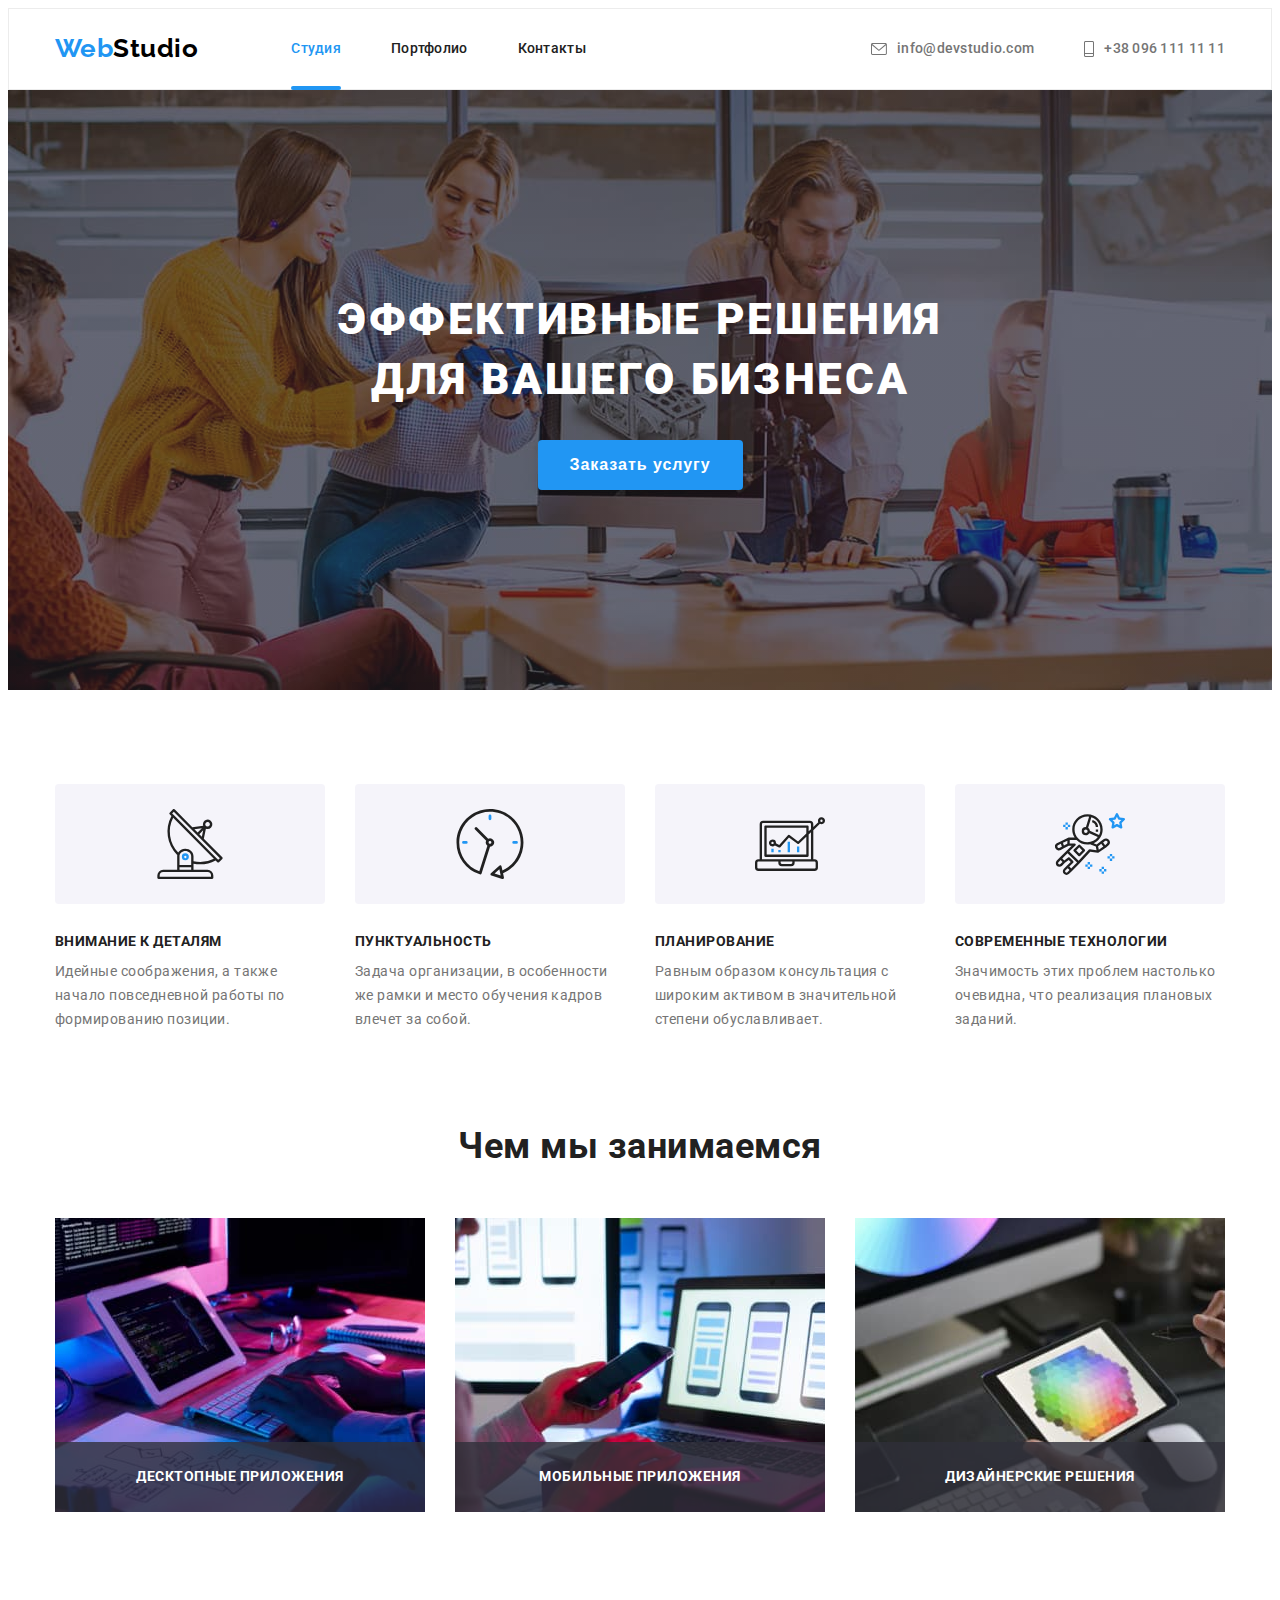
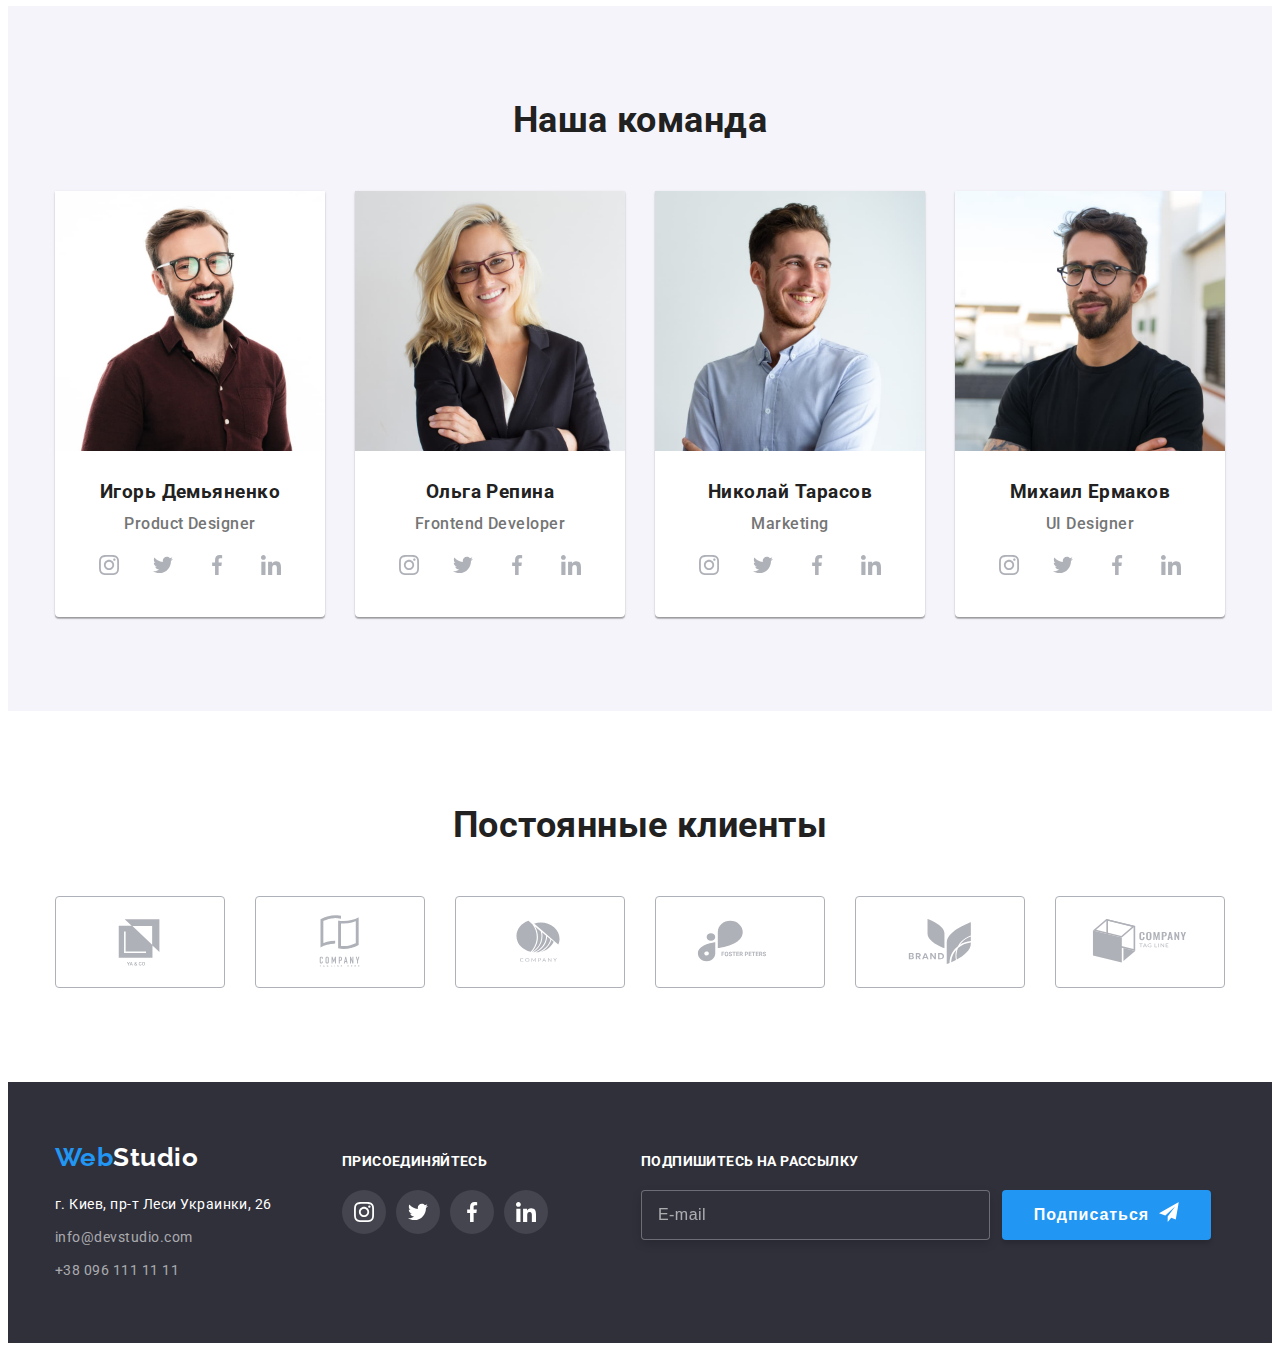
==== index.html @ 4a7dc15d "Добавляет стартовые файлы" ====
<!DOCTYPE html>
<html lang="ru">
  <head>
    <meta charset="UTF-8" />
    <meta name="viewport" content="width=device-width, initial-scale=1.0" />
    <title>Document</title>
    <link rel="preconnect" href="https://fonts.gstatic.com" />
    <link
      href="https://fonts.googleapis.com/css2?family=Raleway:wght@700&family=Roboto:wght@400;500;700;900&display=swap"
      rel="stylesheet"
    />
    <link
      rel="stylesheet"
      href="https://cdnjs.cloudflare.com/ajax/libs/modern-normalize/1.0.0/modern-normalize.min.css"
      integrity="sha512-ISS7cAi1PEhQ8jnbJpJZMd29NlhNj4AWYyLOSp2CE/CsHxTCu+r+t0D2yoJudVrd0/8fTVPUVDzY5Tvli75u/g=="
      crossorigin="anonymous"
      referrerpolicy="no-referrer"
    />
    <link rel="stylesheet" href="./css/main.min.css" />
  </head>

  <body>
    <!-- Шапка сайта -->
    <header class="page-header">
      <div class="container main-nav">
        <nav class="nav">
          <a href="./index.html" class="logo">
            <span class="logo-web">Web</span
            ><span class="logo-studio">Studio</span>
          </a>
          <ul class="site-nav list">
            <li class="site-nav__item">
              <a
                href="./index.html"
                class="site-nav__link site-nav__link--active"
                >Студия</a
              >
            </li>
            <li class="site-nav__item">
              <a href="./portfolio.html" class="site-nav__link">Портфолио</a>
            </li>
            <li class="site-nav__item">
              <a href="#address" class="site-nav__link">Контакты</a>
            </li>
          </ul>
        </nav>

        <ul class="contact list">
          <li class="contact__item">
            <a href="mailto:info@devstudio.com" class="contact__link mail"
              ><svg class="contact__icon" width="16" height="12">
                <use href="./images/icon.svg#icon-mail"></use>
              </svg>
              info@devstudio.com</a
            >
          </li>
          <li class="contact__item">
            <a href="tel:+380961111111" class="contact__link tel">
              <svg class="contact__icon" width="10" height="16">
                <use href="./images/icon.svg#icon-tel"></use>
              </svg>
              +38 096 111 11 11</a
            >
          </li>
        </ul>
      </div>
    </header>

    <main>
      <!-- Герой -->
      <section class="hero">
        <div class="container">
          <h1 class="hero__title">эффективные решения для вашего бизнеса</h1>
          <button data-modal-open type="button" class="button">
            Заказать услугу
          </button>
        </div>
      </section>

      <!-- Преимущества -->
      <section class="section">
        <div class="container">
          <h2 class="none">Преимущества</h2>
          <ul class="feature-list list">
            <li class="feature-list__item">
              <h3 class="feature-list__title">внимание к деталям</h3>
              <p class="feature-list__text">
                Идейные соображения, а также начало повседневной работы по
                формированию позиции.
              </p>
            </li>
            <li class="feature-list__item">
              <h3 class="feature-list__title">пунктуальность</h3>
              <p class="feature-list__text">
                Задача организации, в особенности же рамки и место обучения
                кадров влечет за собой.
              </p>
            </li>
            <li class="feature-list__item">
              <h3 class="feature-list__title">планирование</h3>
              <p class="feature-list__text">
                Равным образом консультация с широким активом в значительной
                степени обуславливает.
              </p>
            </li>
            <li class="feature-list__item">
              <h3 class="feature-list__title">современные технологии</h3>
              <p class="feature-list__text">
                Значимость этих проблем настолько очевидна, что реализация
                плановых заданий.
              </p>
            </li>
          </ul>
        </div>
      </section>

      <!-- Чем мы занимаемся -->
      <section class="section no-pdn-top">
        <div class="container">
          <h2 class="section__title">Чем мы занимаемся</h2>

          <ul class="job-list list">
            <li class="job-list__item">
              <img src="./images/print.jpg" alt="" width="370" height="294" />
              <p class="job-list__text">десктопные приложения</p>
            </li>
            <li class="job-list__item">
              <img src="./images/choose.jpg" alt="" width="370" height="294" />
              <p class="job-list__text">мобильные приложения</p>
            </li>
            <li class="job-list__item">
              <img src="./images/paint.jpg" alt="" width="370" height="294" />
              <p class="job-list__text">дизайнерские решения</p>
            </li>
          </ul>
        </div>
      </section>

      <!-- Команда -->
      <section class="team section">
        <div class="container">
          <h2 class="section__title">Наша команда</h2>
          <ul class="team-list list">
            <li class="team-list__item">
              <img src="./images/Igor.jpg" alt="" width="270" height="260" />
              <div class="team-list__card">
                <h3 class="team-list__title">Игорь Демьяненко</h3>
                <p lang="en" class="team-list__text">Product Designer</p>
                <ul class="social-networks list">
                  <li class="social-networks__item">
                    <a href="" class="social-networks__link">
                      <svg class="" width="20" height="20">
                        <use href="./images/icon.svg#icon-instagram"></use>
                      </svg>
                    </a>
                  </li>
                  <li class="social-networks__item">
                    <a href="" class="social-networks__link">
                      <svg class="" width="20" height="20">
                        <use href="./images/icon.svg#icon-twitter"></use>
                      </svg>
                    </a>
                  </li>
                  <li class="social-networks__item">
                    <a href="" class="social-networks__link">
                      <svg class="" width="20" height="20">
                        <use href="./images/icon.svg#icon-facebook"></use>
                      </svg>
                    </a>
                  </li>
                  <li class="social-networks__item">
                    <a href="" class="social-networks__link">
                      <svg class="" width="20" height="20">
                        <use href="./images/icon.svg#icon-linkedin"></use>
                      </svg>
                    </a>
                  </li>
                </ul>
              </div>
            </li>
            <li class="team-list__item">
              <img src="./images/Olga.jpg" alt="" width="270" height="260" />
              <div class="team-list__card">
                <h3 class="team-list__title">Ольга Репина</h3>
                <p lang="en" class="team-list__text">Frontend Developer</p>
                <ul class="social-networks list">
                  <li class="social-networks__item">
                    <a href="" class="social-networks__link">
                      <svg class="" width="20" height="20">
                        <use href="./images/icon.svg#icon-instagram"></use>
                      </svg>
                    </a>
                  </li>
                  <li class="social-networks__item">
                    <a href="" class="social-networks__link">
                      <svg class="" width="20" height="20">
                        <use href="./images/icon.svg#icon-twitter"></use>
                      </svg>
                    </a>
                  </li>
                  <li class="social-networks__item">
                    <a href="" class="social-networks__link">
                      <svg class="" width="20" height="20">
                        <use href="./images/icon.svg#icon-facebook"></use>
                      </svg>
                    </a>
                  </li>
                  <li class="social-networks__item">
                    <a href="" class="social-networks__link">
                      <svg class="" width="20" height="20">
                        <use href="./images/icon.svg#icon-linkedin"></use>
                      </svg>
                    </a>
                  </li>
                </ul>
              </div>
            </li>
            <li class="team-list__item">
              <img src="./images/Nikolai.jpg" alt="" width="270" height="260" />
              <div class="team-list__card">
                <h3 class="team-list__title">Николай Тарасов</h3>
                <p lang="en" class="team-list__text">Marketing</p>
                <ul class="social-networks list">
                  <li class="social-networks__item">
                    <a href="" class="social-networks__link">
                      <svg class="" width="20" height="20">
                        <use href="./images/icon.svg#icon-instagram"></use>
                      </svg>
                    </a>
                  </li>
                  <li class="social-networks__item">
                    <a href="" class="social-networks__link">
                      <svg class="" width="20" height="20">
                        <use href="./images/icon.svg#icon-twitter"></use>
                      </svg>
                    </a>
                  </li>
                  <li class="social-networks__item">
                    <a href="" class="social-networks__link">
                      <svg class="" width="20" height="20">
                        <use href="./images/icon.svg#icon-facebook"></use>
                      </svg>
                    </a>
                  </li>
                  <li class="social-networks__item">
                    <a href="" class="social-networks__link">
                      <svg class="" width="20" height="20">
                        <use href="./images/icon.svg#icon-linkedin"></use>
                      </svg>
                    </a>
                  </li>
                </ul>
              </div>
            </li>
            <li class="team-list__item">
              <img src="./images/Michal.jpg" alt="" width="270" height="260" />
              <div class="team-list__card">
                <h3 class="team-list__title">Михаил Ермаков</h3>
                <p lang="en" class="team-list__text">UI Designer</p>
                <ul class="social-networks list">
                  <li class="social-networks__item">
                    <a href="" class="social-networks__link">
                      <svg class="" width="20" height="20">
                        <use href="./images/icon.svg#icon-instagram"></use>
                      </svg>
                    </a>
                  </li>
                  <li class="social-networks__item">
                    <a href="" class="social-networks__link">
                      <svg class="" width="20" height="20">
                        <use href="./images/icon.svg#icon-twitter"></use>
                      </svg>
                    </a>
                  </li>
                  <li class="social-networks__item">
                    <a href="" class="social-networks__link">
                      <svg class="" width="20" height="20">
                        <use href="./images/icon.svg#icon-facebook"></use>
                      </svg>
                    </a>
                  </li>
                  <li class="social-networks__item">
                    <a href="" class="social-networks__link">
                      <svg class="" width="20" height="20">
                        <use href="./images/icon.svg#icon-linkedin"></use>
                      </svg>
                    </a>
                  </li>
                </ul>
              </div>
            </li>
          </ul>
        </div>
      </section>

      <!-- Компании -->
      <section class="section">
        <div class="container">
          <h2 class="section__title">Постоянные клиенты</h2>
          <ul class="company-list list">
            <li class="company-list__item">
              <a href="" class="company-list__link">
                <svg class="" width="106" height="60">
                  <use href="./images/icon.svg#icon-Logo1"></use>
                </svg>
              </a>
            </li>
            <li class="company-list__item">
              <a href="" class="company-list__link">
                <svg class="" width="106" height="60">
                  <use href="./images/icon.svg#icon-Logo2"></use>
                </svg>
              </a>
            </li>
            <li class="company-list__item">
              <a href="" class="company-list__link">
                <svg class="" width="106" height="60">
                  <use href="./images/icon.svg#icon-Logo3"></use>
                </svg>
              </a>
            </li>
            <li class="company-list__item">
              <a href="" class="company-list__link">
                <svg class="" width="106" height="60">
                  <use href="./images/icon.svg#icon-Logo4"></use>
                </svg>
              </a>
            </li>
            <li class="company-list__item">
              <a href="" class="company-list__link">
                <svg class="" width="106" height="60">
                  <use href="./images/icon.svg#icon-Logo5"></use>
                </svg>
              </a>
            </li>
            <li class="company-list__item">
              <a href="" class="company-list__link">
                <svg class="" width="106" height="60">
                  <use href="./images/icon.svg#icon-Logo6"></use>
                </svg>
              </a>
            </li>
          </ul>
        </div>
      </section>
    </main>

    <!-- Футер -->
    <footer class="page-footer">
      <div class="container">
        <div class="footer-address">
          <a href="./index.html" class="logotip">
            <span class="logo-web">Web</span
            ><span class="logo-studio logo-studio--white">Studio</span>
          </a>
          <address class="address">
            <p class="address__town">г. Киев, пр-т Леси Украинки, 26</p>
            <ul class="footer-list list">
              <li class="footer-list__item">
                <a href="mailto:info@devstudio.com" class="footer-list__link">
                  info@devstudio.com</a
                >
              </li>
              <li class="footer-list__item">
                <a href="tel:+380961111111" class="footer-list__link"
                  >+38 096 111 11 11</a
                >
              </li>
            </ul>
          </address>
        </div>
        <div class="footer-social">
          <p class="footer__title">присоединяйтесь</p>
          <ul class="footer-social-list list">
            <li class="footer-social-list__item">
              <a href="" class="footer-social-list__link">
                <svg class="" width="20" height="20">
                  <use href="./images/icon.svg#icon-instagram"></use>
                </svg>
              </a>
            </li>
            <li class="footer-social-list__item">
              <a href="" class="footer-social-list__link">
                <svg class="" width="20" height="20">
                  <use href="./images/icon.svg#icon-twitter"></use>
                </svg>
              </a>
            </li>
            <li class="footer-social-list__item">
              <a href="" class="footer-social-list__link">
                <svg class="" width="20" height="20">
                  <use href="./images/icon.svg#icon-facebook"></use>
                </svg>
              </a>
            </li>
            <li class="footer-social-list__item">
              <a href="" class="footer-social-list__link">
                <svg class="" width="20" height="20">
                  <use href="./images/icon.svg#icon-linkedin"></use>
                </svg>
              </a>
            </li>
          </ul>
        </div>

        <form class="subscribe">
          <p class="footer__title">подпишитесь на рассылку</p>
          <div class="subscribe__form">
            <input
              class="subscribe__input-mail"
              type="email"
              name="mail"
              placeholder="E-mail"
            />
            <button class="button" type="submit">
              Подписаться
              <svg class="subscribe__icon" width="24" height="24">
                <use href="./images/icons.svg/send.svg#icon-icon-send"></use>
              </svg>
            </button>
          </div>
        </form>
      </div>
    </footer>

    <div class="backdrop is-hidden" data-modal>
      <div class="modal">
        <button data-modal-close type="button" class="modal__button">
          <svg class="modal__icon" width="11" height="11">
            <use href="./images/icons.svg/cross.svg#icon-cross"></use>
          </svg>
        </button>

        <form class="form">
          <p class="form__caption">Оставьте свои данные, мы вам перезвоним</p>
          <label class="form__label">
            <span class="form__text">Имя</span>
            <span class="form__field"
              ><input class="form__input" type="text" name="name" required />
              <svg class="form__icon" width="18" height="18">
                <use href="./images/icons.svg/form.svg#icon-person"></use>
              </svg>
            </span>
          </label>

          <label class="form__label">
            <span class="form__text">Телефон</span>
            <span class="form__field"
              ><input class="form__input" type="tel" name="tel" required />
              <svg class="form__icon" width="18" height="18">
                <use href="./images/icons.svg/form.svg#icon-tel"></use>
              </svg>
            </span>
          </label>

          <label class="form__label">
            <span class="form__text">Почта</span>
            <span class="form__field"
              ><input class="form__input" type="email" name="email" required />
              <svg class="form__icon" width="18" height="18">
                <use href="./images/icons.svg/form.svg#icon-mail"></use>
              </svg>
            </span>
          </label>

          <label class="form__label">
            <span class="form__text">Комментарий</span>
            <textarea
              class="form__comment"
              name="comment"
              placeholder="Введите текст"
            ></textarea>
          </label>

          <label class="form__agree"
            ><input
              class="form__check"
              type="checkbox"
              name="check-form"
              required
            /><span class="form__check-icon none"></span>Соглашаюсь с рассылкой
            и принимаю&nbsp;<a class="form__link" href="">
              Условия договора</a
            ></label
          >
          <button class="button btn-send" type="submit">Отправить</button>
        </form>
      </div>
    </div>

    <script src="./js/modal.js"></script>
  </body>
</html>
---- css/main.min.css ----
html{box-sizing:border-box}*,*::before,*::after{box-sizing:inherit}body{background-color:#fff;font-family:'Roboto', sans-serif;color:#212121;letter-spacing:0.03em}.container{width:1200px;padding:0 15px;margin:0 auto}.list{padding:0;margin:0;list-style:none}img{display:block;max-width:100%;height:auto}a{text-decoration:none}.section{padding-top:94px;padding-bottom:94px}.team{background-color:#f5f4fa}.section__title{font-weight:700;font-size:36px;line-height:1.16;text-align:center;margin-top:0;margin-bottom:50px}.no-pdn-top{padding-top:0}.none{display:none}.page-header{border:1px solid #ececec}.main-nav,.nav{display:flex;align-items:center}.site-nav{display:flex;margin-top:0;margin-bottom:0;margin-left:93px;padding:0}.site-nav__item+.site-nav__item{margin-left:50px}.site-nav__link{position:relative;display:block;font-weight:500;font-size:14px;line-height:1.14;letter-spacing:0.02em;color:currentColor;padding-top:32px;padding-bottom:32px;transition:color 250ms cubic-bezier(0.4, 0, 0.2, 1)}.site-nav__link:hover,.site-nav__link:focus{color:#2196f3;fill:#2196f3}.contact{display:flex;margin:0;padding:0;margin-left:auto}.contact__item{display:flex;align-items:center}.contact__item+.contact__item{margin-left:50px}.contact__link{display:flex;align-items:center;color:#757575;fill:#757575;font-weight:500;font-size:14px;line-height:1.14;letter-spacing:0.02em;padding-top:32px;padding-bottom:32px;transition:color 250ms cubic-bezier(0.4, 0, 0.2, 1),fill 250ms cubic-bezier(0.4, 0, 0.2, 1)}.contact__link:hover,.contact__link:focus{color:#2196f3;fill:#2196f3}.site-nav__link--active{color:#2196f3;fill:#2196f3}.site-nav__link--active::after{position:absolute;content:'';width:100%;height:4px;bottom:-1px;left:0;background:#2196f3;border-radius:2px}.contact__icon{margin-right:10px}.logo-web{color:#2196f3}.logo-studio{color:#000}.logo-studio--white{color:#fff}.logo{font-family:'Raleway', sans-serif;font-weight:700;font-size:26px;line-height:1.19;padding-top:24px;padding-bottom:25px}.logo:hover{color:#2196f3;transition:color 250ms cubic-bezier(0.4, 0, 0.2, 1)}.logotip{display:block;font-family:'Raleway', sans-serif;font-weight:700;font-size:26px;line-height:1.19;margin-bottom:20px}.logotip:hover{color:#2196f3;transition:color 250ms cubic-bezier(0.4, 0, 0.2, 1)}.hero{background-image:linear-gradient(to right, rgba(47,48,58,0.4), rgba(47,48,58,0.4)),url("../images/hero.jpg");background-color:#2f303a;background-repeat:no-repeat;background-position:center;background-size:cover;max-width:1600px;height:600px;text-align:center;padding-top:200px;padding-bottom:200px;margin-left:auto;margin-right:auto}.hero__title{color:#fff;font-weight:900;font-size:44px;line-height:1.36;letter-spacing:0.06em;text-transform:uppercase;width:696px;margin-top:0;margin-bottom:30px;margin-left:auto;margin-right:auto}.button{display:block;color:#fff;background-color:#2196f3;font-weight:700;font-size:16px;line-height:1.87;text-align:center;letter-spacing:0.06em;cursor:pointer;border-radius:4px;border:0;box-shadow:0px 4px 4px rgba(0,0,0,0.15);padding:10px 32px;margin:0 auto;min-width:200px;transition:background-color 250ms cubic-bezier(0.4, 0, 0.2, 1)}.modal__button{position:absolute;top:8px;right:8px;padding:0;width:30px;height:30px;display:flex;justify-content:center;align-items:center;background:#fff;border:1px solid rgba(0,0,0,0.1);border-radius:50%}.modal__button:hover,.modal__button:focus{cursor:pointer;transition:background-color 250ms cubic-bezier(0.4, 0, 0.2, 1)}.modal__icon{fill:currentColor;transition:fill 250ms cubic-bezier(0.4, 0, 0.2, 1)}.modal__icon:hover,.modal__icon:focus{fill:#2196f3}.btn-list__button-portfolio{display:block;background-color:#f5f4fa;font-weight:500;font-size:16px;line-height:1.62;text-align:center;cursor:pointer;outline:none;border:0;border-radius:4px;padding:6px 22px}.btn-list__button-all{display:block;color:#fff;background-color:#2196f3;font-weight:500;font-size:16px;line-height:1.62;text-align:center;outline:none;border:0;border-radius:4px;padding:6px 22px}.btn-list__button-all:hover,.btn-list__button-all:focus,.btn-list__button-portfolio:hover,.btn-list__button-portfolio:focus{color:#fff;background-color:#2196f3;outline:none;border:0;box-shadow:0px 3px 1px rgba(0,0,0,0.1),0px 1px 2px rgba(0,0,0,0.08),0px 2px 2px rgba(0,0,0,0.12);transition:background-color 250ms cubic-bezier(0.4, 0, 0.2, 1)}.feature-list{display:flex;margin:0;padding:0}.feature-list__item{width:270px}.feature-list__item+.feature-list__item{margin-left:30px}.feature-list__item::before{display:block;content:'';height:120px;background:#f5f4fa;border-radius:4px;margin-bottom:30px}.feature-list__item:nth-child(1):before{background-image:url(/images/icons.svg/antenna.svg);background-repeat:no-repeat;background-position:center}.feature-list__item:nth-child(2):before{background-image:url(/images/icons.svg/clock.svg);background-repeat:no-repeat;background-position:center}.feature-list__item:nth-child(3):before{background-image:url(/images/icons.svg/diagram.svg);background-repeat:no-repeat;background-position:center}.feature-list__item:nth-child(4):before{background-image:url(/images/icons.svg/astronaut.svg);background-repeat:no-repeat;background-position:center}.feature-list__title{font-weight:700;font-size:14px;line-height:1.14;text-transform:uppercase;margin-top:0;margin-bottom:10px}.feature-list__text{color:#757575;font-size:14px;line-height:1.71;margin:0;padding:0}.job-list{display:flex;position:relative}.job-list__item{position:relative}.job-list__item+.job-list__item{margin-left:30px}.job-list__text{position:absolute;margin:0;padding:0;bottom:0;left:0;width:100%;height:70px;display:flex;justify-content:center;align-items:center;background:rgba(47,48,58,0.8);font-weight:700;font-size:14px;line-height:1.14;text-align:center;text-transform:uppercase;color:#fff}.team-list{display:flex}.team-list__item{background:#fff;box-shadow:0px 1px 3px rgba(0,0,0,0.12),0px 1px 1px rgba(0,0,0,0.14),0px 2px 1px rgba(0,0,0,0.2);border-radius:0px 0px 4px 4px}.team-list__item+.team-list__item{margin-left:30px}.team-list__card{font-weight:500;font-size:16px;line-height:1.19;text-align:center;margin:0;padding-top:30px;padding-bottom:30px;padding-left:32px;padding-right:32px}.team-list__title{margin-top:0;margin-bottom:10px;padding:0}.team-list__text{color:#757575;margin-top:0;margin-bottom:10px;padding:0}.social-networks{display:flex}.social-networks__item{box-shadow:none}.social-networks__item+.social-networks__item{margin-left:10px}.social-networks__link{display:inline-flex;justify-content:center;align-items:center;width:44px;height:44px;border-radius:50%;background:#fff;fill:#afb1b8}.social-networks__link:hover,.social-networks__link:focus{fill:#fff;background:#2196f3;cursor:pointer;transition:background-color 250ms cubic-bezier(0.4, 0, 0.2, 1),fill 250ms cubic-bezier(0.4, 0, 0.2, 1)}.company-list{display:flex}.company-list__item{display:inline-flex;align-items:center;justify-content:center;outline:none}.company-list__item+.company-list__item{margin-left:30px}.company-list__link{fill:#afb1b8;display:flex;align-items:center;justify-content:center;width:170px;height:92px;border:1px solid #afb1b8;border-radius:4px;transition:fill 250ms cubic-bezier(0.4, 0, 0.2, 1),border-color 250ms cubic-bezier(0.4, 0, 0.2, 1)}.company-list__link:hover,.company-list__link:focus{fill:#2196f3;border:1px solid #2196f3;transition:fill 250ms cubic-bezier(0.4, 0, 0.2, 1),border-color 250ms cubic-bezier(0.4, 0, 0.2, 1)}.page-footer{background-color:#2f303a;padding-top:60px;padding-bottom:60px;justify-content:center;align-items:center}.page-footer .container{display:flex;align-items:baseline}.footer-address{margin-right:70px}.address{font-style:inherit}.address__town{color:#fff;font-size:14px;line-height:1.71;margin-top:0;margin-bottom:9px}.footer-list__item+.footer-list__item{margin-top:9px}.footer-list__link{color:rgba(255,255,255,0.6);font-size:14px;line-height:1.71}.footer-list__link:hover,.footer-list__link:focus{color:#2196f3;transition:color 250ms cubic-bezier(0.4, 0, 0.2, 1)}.footer-social{width:206px;margin-right:93px}.footer__title{color:#fff;font-weight:700;font-size:14px;line-height:1.14;letter-spacing:0.03em;margin-top:0;margin-bottom:20px;text-transform:uppercase}.footer-social-list{display:flex}.footer-social-list__item+.footer-social-list__item{margin-left:10px}.footer-social-list__link{display:inline-flex;justify-content:center;align-items:center;width:44px;height:44px;border-radius:50%;fill:#fff;background:rgba(255,255,255,0.1)}.footer-social-list__link:hover,.footer-social-list__link:focus{background:#2196f3;transition:background-color 250ms cubic-bezier(0.4, 0, 0.2, 1)}.subscribe{width:570px}.subscribe__form{display:flex}.subscribe__input-mail{width:358px;height:50px;padding:15px 16px;margin-right:12px;font-size:16px;line-height:1.25;align-items:center;letter-spacing:0.03em;color:rgba(255,255,255,0.6);background:#2f303a;border:1px solid rgba(255,255,255,0.3);filter:drop-shadow(0px 4px 4px rgba(0,0,0,0.15));border-radius:4px}.subscribe__input-mail::placeholder{color:rgba(255,255,255,0.6)}.subscribe .button{display:flex}.subscribe__icon{fill:currentColor;width:24px;height:24px;margin-left:10px}.btn-list{display:flex;margin-bottom:50px;justify-content:center}.btn-list__item:hover,.btn-list__item:focus{box-shadow:0px 3px 1px rgba(0,0,0,0.1),0px 1px 2px rgba(0,0,0,0.08),0px 2px 2px rgba(0,0,0,0.12);cursor:pointer;transition:background-color 250ms cubic-bezier(0.4, 0, 0.2, 1),box-shadow 250ms cubic-bezier(0.4, 0, 0.2, 1)}.btn-list__item+.btn-list__item{margin-left:8px}.portfolio-list{display:flex;flex-wrap:wrap}.portfolio-list__item{width:370px;margin-right:30px;margin-bottom:30px;border:1px solid #eeeeee}.portfolio-list__item:hover,.portfolio-list__item:focus{box-shadow:0px 1px 1px rgba(0,0,0,0.12),0px 4px 4px rgba(0,0,0,0.06),1px 4px 6px rgba(0,0,0,0.16);cursor:pointer;transition:box-shadow 250ms cubic-bezier(0.4, 0, 0.2, 1)}.portfolio-list__item:nth-child(3n){margin-right:0}.portfolio-list__item:nth-last-child(-n+3){margin-bottom:0}.portfolio-list__link{display:block;color:#757575;transition:box-shadow 250ms cubic-bezier(0.4, 0, 0.2, 1)}.portfolio-list__link:hover,.portfolio-list__link:focus{box-shadow:0px 1px 1px rgba(0,0,0,0.12),0px 4px 4px rgba(0,0,0,0.06),1px 4px 6px rgba(0,0,0,0.16);transition:box-shadow 250ms cubic-bezier(0.4, 0, 0.2, 1)}.portfolio-list .card{position:relative;overflow:hidden}.card__img{display:block}.card__overlay{position:absolute;z-index:1;display:flex;align-items:center;width:100%;height:294px;background:#2196f3;padding:24px;transition:transform 250ms cubic-bezier(0.4, 0, 0.2, 1)}.portfolio-list__link:hover .card__overlay,.portfolio-list__link:focus .card__overlay{transform:translateY(-100%);transition:background-color 250ms cubic-bezier(0.4, 0, 0.2, 1),transform 250ms cubic-bezier(0.4, 0, 0.2, 1)}.card__text{font-size:18px;line-height:1.556;color:#fff;margin:0;padding:0;bottom:0}.portfolio-list .portfolio-card{padding:20px 24px;border:1px solid #eeeeee}.portfolio-card__title{font-weight:700;font-size:18px;line-height:2;letter-spacing:0.06em;margin-top:0;margin-bottom:4px;color:#212121}.portfolio-card__text{color:#757575;font-size:16px;line-height:1.87;margin-top:0;margin-bottom:0}.backdrop{position:fixed;top:0;left:0;width:100%;height:100%;background:rgba(0,0,0,0.2);opacity:1;transition:opacity 250ms cubic-bezier(0.4, 0, 0.2, 1)}.backdrop.is-hidden{opacity:0;pointer-events:none}.backdrop.is-hidden .modal{transform:translate(-50%, -50%) scale(0.9)}.modal{position:absolute;top:50%;left:50%;transform:translate(-50%, -50%) scale(1);transition:transform 250ms cubic-bezier(0.4, 0, 0.2, 1);min-width:528px;min-height:581px;padding:40px;background-color:#fff;box-shadow:0px 1px 3px rgba(0,0,0,0.12),0px 1px 1px rgba(0,0,0,0.14),0px 2px 1px rgba(0,0,0,0.2);border-radius:4px}.form__caption{color:#212121;font-weight:700;font-size:20px;line-height:1.15;text-align:center;letter-spacing:0.03em;margin-top:0;margin-bottom:12px}.form__label{display:flex;flex-direction:column;margin-bottom:10px}.form__text{color:#757575;font-size:12px;line-height:1.16;letter-spacing:0.01em;margin-bottom:4px}.form__field{display:flex;position:relative}.form__input{width:100%;height:40px;padding-left:42px;padding-right:42px;font-size:14px;line-height:1.14;letter-spacing:0.01em;border:1px solid rgba(33,33,33,0.2);border-radius:4px;transition:border-color 250ms cubic-bezier(0.4, 0, 0.2, 1)}.form__icon{position:absolute;left:12px;top:50%;transform:translateY(-50%);fill:currentColor;transition:color 250ms cubic-bezier(0.4, 0, 0.2, 1)}.form__comment{width:100%;height:120px;padding:12px 16px;font-size:14px;line-height:1.14;letter-spacing:0.01em;border:1px solid rgba(33,33,33,0.2);border-radius:4px;transition:border-color 250ms cubic-bezier(0.4, 0, 0.2, 1);resize:none}.form__input:focus,.form__comment:focus{outline:none;border-color:#2196f3}.form__input:focus+.form__icon{color:#2196f3}.form__comment:placeholder-shown{color:rgba(117,117,117,0.5)}.form__agree{display:flex;align-items:center;justify-content:center;font-size:14px;line-height:1.71;letter-spacing:0.03em;color:#757575}.form__check{display:inline-flex;margin-right:7px;cursor:pointer}.form__check-icon{width:16px;height:15px;border:2px solid #212121;border-radius:2px;margin-right:7px;transition:background-color 250ms cubic-bezier(0.4, 0, 0.2, 1),border-color 250ms cubic-bezier(0.4, 0, 0.2, 1),background-image 250ms cubic-bezier(0.4, 0, 0.2, 1)}.form__check:checked+.form__check-icon{background-color:#2196f3;border-color:#2196f3}.form__link{color:#2196f3;text-decoration:underline}.btn-send{margin-top:30px}
/*# sourceMappingURL=main.min.css.map */
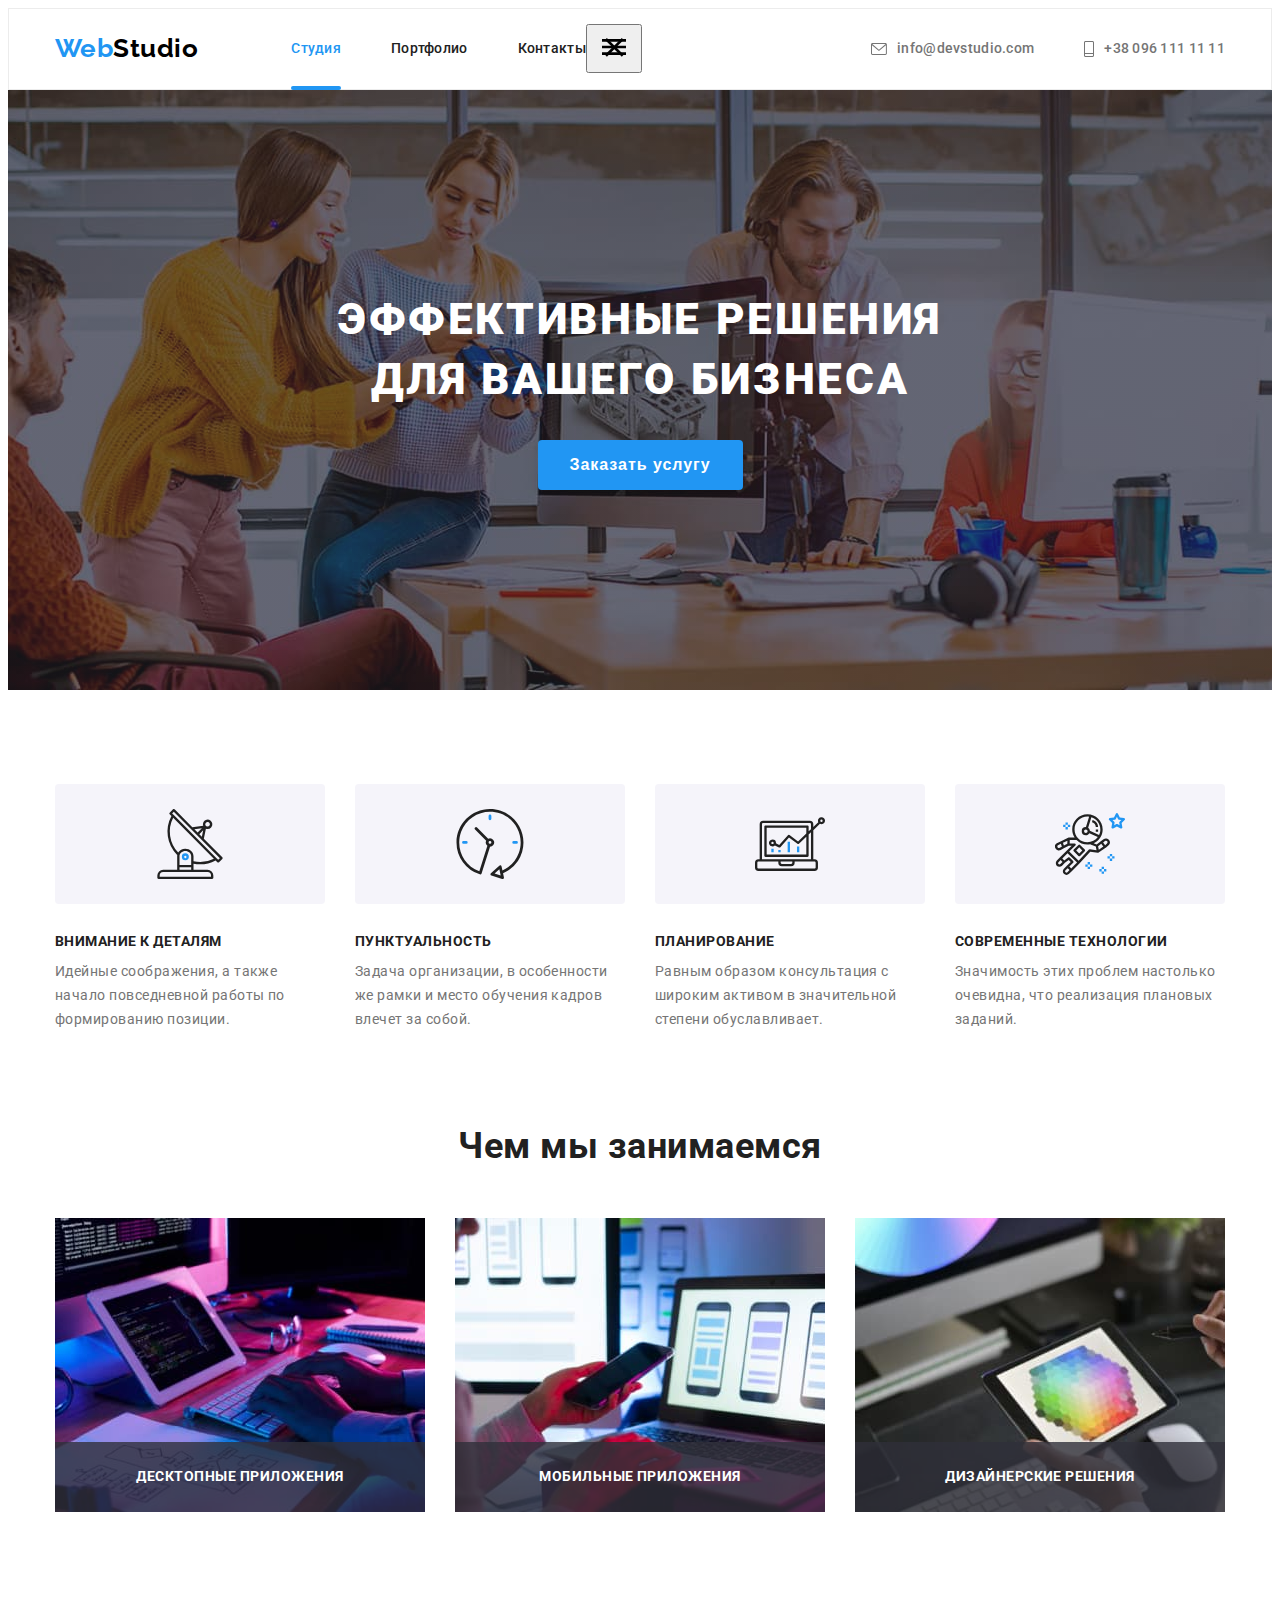
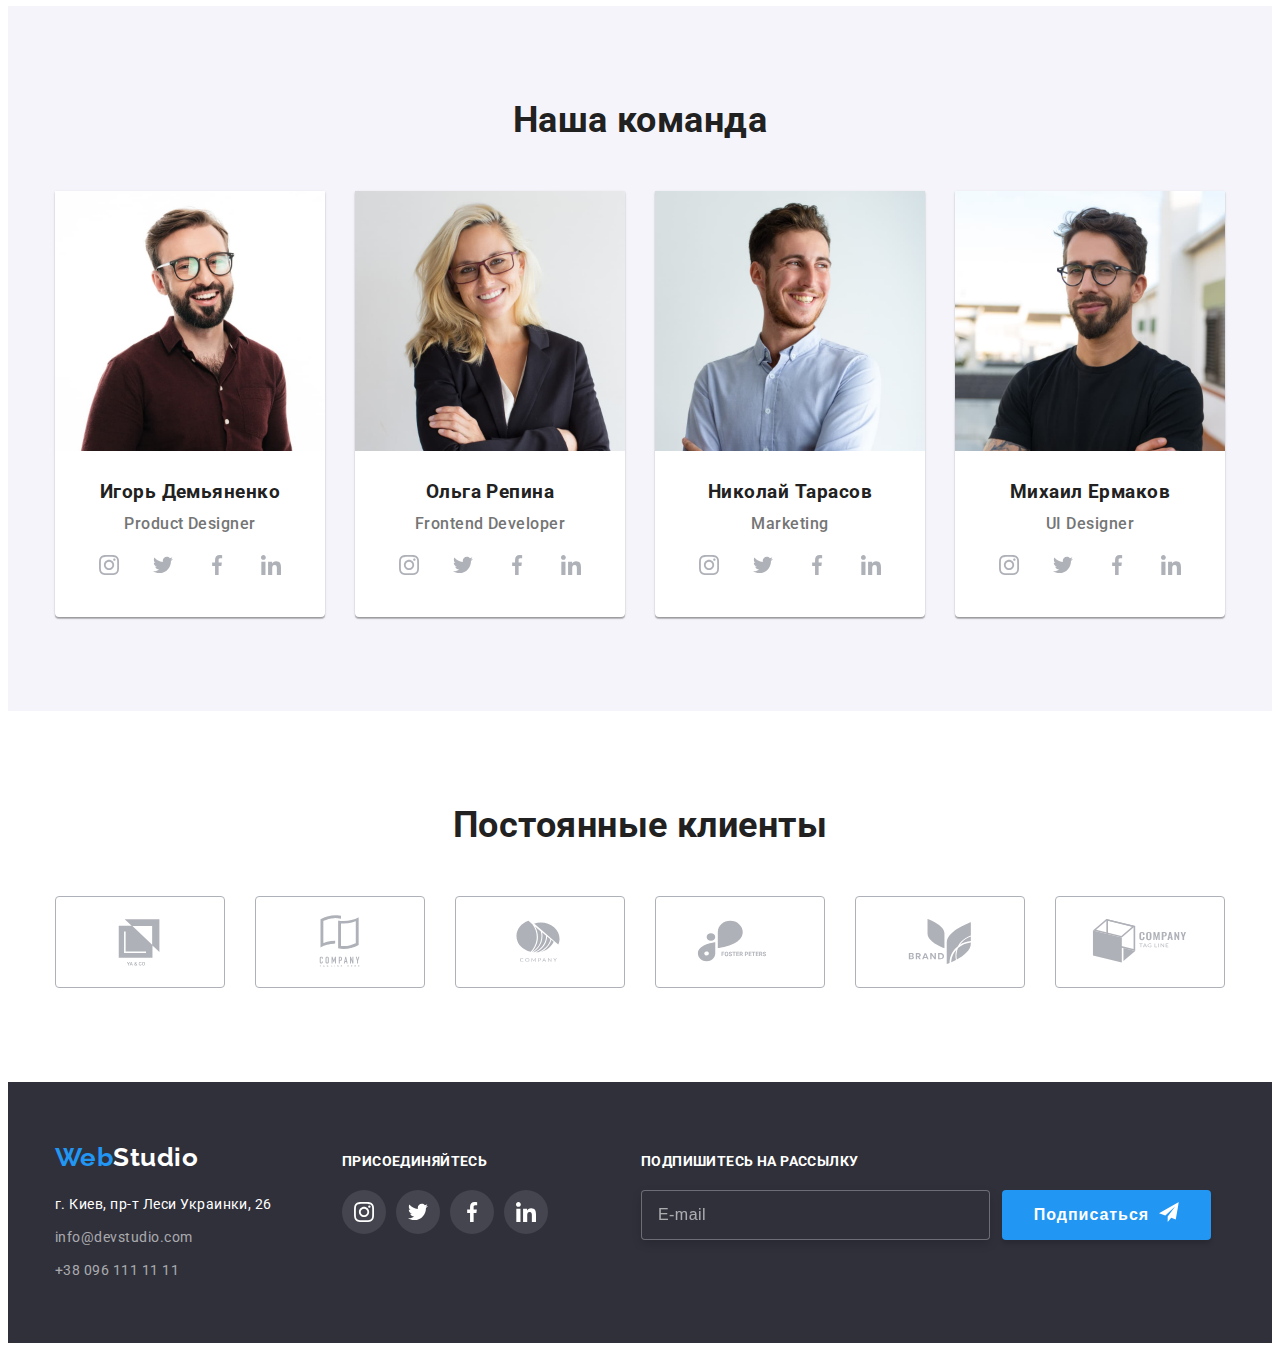
==== commit b9f9dce2: "Добавляет изменения" ====
--- a/index.html
+++ b/index.html
@@ -43,6 +43,34 @@
               <a href="#address" class="site-nav__link">Контакты</a>
             </li>
           </ul>
+
+          <button
+            type="button"
+            class="menu-button"
+            aria-expanded="false"
+            aria-controls="menu-container"
+            data-menu-button
+          >
+            <svg
+              width="40"
+              height="40"
+              aria-label="Переключатель мобильного меню"
+            >
+              <use
+                class="icon-cross"
+                href="./images/icons.svg/icons-menu.svg#icon-cross"
+              ></use>
+              <use
+                class="icon-menu"
+                href="./images/icons.svg/icons-menu.svg#icon-menu"
+              ></use>
+            </svg>
+          </button>
+
+          <div class="menu-container" id="menu-container" data-menu>
+            <div class="navigation"></div>
+            <div class="contacts"></div>
+          </div>
         </nav>
 
         <ul class="contact list">
@@ -489,5 +517,6 @@
     </div>
 
     <script src="./js/modal.js"></script>
+    <script src="./js/menu.js"></script>
   </body>
 </html>
--- a/css/main.min.css
+++ b/css/main.min.css
@@ -1,2 +1,2 @@
-html{box-sizing:border-box}*,*::before,*::after{box-sizing:inherit}body{background-color:#fff;font-family:'Roboto', sans-serif;color:#212121;letter-spacing:0.03em}.container{width:1200px;padding:0 15px;margin:0 auto}.list{padding:0;margin:0;list-style:none}img{display:block;max-width:100%;height:auto}a{text-decoration:none}.section{padding-top:94px;padding-bottom:94px}.team{background-color:#f5f4fa}.section__title{font-weight:700;font-size:36px;line-height:1.16;text-align:center;margin-top:0;margin-bottom:50px}.no-pdn-top{padding-top:0}.none{display:none}.page-header{border:1px solid #ececec}.main-nav,.nav{display:flex;align-items:center}.site-nav{display:flex;margin-top:0;margin-bottom:0;margin-left:93px;padding:0}.site-nav__item+.site-nav__item{margin-left:50px}.site-nav__link{position:relative;display:block;font-weight:500;font-size:14px;line-height:1.14;letter-spacing:0.02em;color:currentColor;padding-top:32px;padding-bottom:32px;transition:color 250ms cubic-bezier(0.4, 0, 0.2, 1)}.site-nav__link:hover,.site-nav__link:focus{color:#2196f3;fill:#2196f3}.contact{display:flex;margin:0;padding:0;margin-left:auto}.contact__item{display:flex;align-items:center}.contact__item+.contact__item{margin-left:50px}.contact__link{display:flex;align-items:center;color:#757575;fill:#757575;font-weight:500;font-size:14px;line-height:1.14;letter-spacing:0.02em;padding-top:32px;padding-bottom:32px;transition:color 250ms cubic-bezier(0.4, 0, 0.2, 1),fill 250ms cubic-bezier(0.4, 0, 0.2, 1)}.contact__link:hover,.contact__link:focus{color:#2196f3;fill:#2196f3}.site-nav__link--active{color:#2196f3;fill:#2196f3}.site-nav__link--active::after{position:absolute;content:'';width:100%;height:4px;bottom:-1px;left:0;background:#2196f3;border-radius:2px}.contact__icon{margin-right:10px}.logo-web{color:#2196f3}.logo-studio{color:#000}.logo-studio--white{color:#fff}.logo{font-family:'Raleway', sans-serif;font-weight:700;font-size:26px;line-height:1.19;padding-top:24px;padding-bottom:25px}.logo:hover{color:#2196f3;transition:color 250ms cubic-bezier(0.4, 0, 0.2, 1)}.logotip{display:block;font-family:'Raleway', sans-serif;font-weight:700;font-size:26px;line-height:1.19;margin-bottom:20px}.logotip:hover{color:#2196f3;transition:color 250ms cubic-bezier(0.4, 0, 0.2, 1)}.hero{background-image:linear-gradient(to right, rgba(47,48,58,0.4), rgba(47,48,58,0.4)),url("../images/hero.jpg");background-color:#2f303a;background-repeat:no-repeat;background-position:center;background-size:cover;max-width:1600px;height:600px;text-align:center;padding-top:200px;padding-bottom:200px;margin-left:auto;margin-right:auto}.hero__title{color:#fff;font-weight:900;font-size:44px;line-height:1.36;letter-spacing:0.06em;text-transform:uppercase;width:696px;margin-top:0;margin-bottom:30px;margin-left:auto;margin-right:auto}.button{display:block;color:#fff;background-color:#2196f3;font-weight:700;font-size:16px;line-height:1.87;text-align:center;letter-spacing:0.06em;cursor:pointer;border-radius:4px;border:0;box-shadow:0px 4px 4px rgba(0,0,0,0.15);padding:10px 32px;margin:0 auto;min-width:200px;transition:background-color 250ms cubic-bezier(0.4, 0, 0.2, 1)}.modal__button{position:absolute;top:8px;right:8px;padding:0;width:30px;height:30px;display:flex;justify-content:center;align-items:center;background:#fff;border:1px solid rgba(0,0,0,0.1);border-radius:50%}.modal__button:hover,.modal__button:focus{cursor:pointer;transition:background-color 250ms cubic-bezier(0.4, 0, 0.2, 1)}.modal__icon{fill:currentColor;transition:fill 250ms cubic-bezier(0.4, 0, 0.2, 1)}.modal__icon:hover,.modal__icon:focus{fill:#2196f3}.btn-list__button-portfolio{display:block;background-color:#f5f4fa;font-weight:500;font-size:16px;line-height:1.62;text-align:center;cursor:pointer;outline:none;border:0;border-radius:4px;padding:6px 22px}.btn-list__button-all{display:block;color:#fff;background-color:#2196f3;font-weight:500;font-size:16px;line-height:1.62;text-align:center;outline:none;border:0;border-radius:4px;padding:6px 22px}.btn-list__button-all:hover,.btn-list__button-all:focus,.btn-list__button-portfolio:hover,.btn-list__button-portfolio:focus{color:#fff;background-color:#2196f3;outline:none;border:0;box-shadow:0px 3px 1px rgba(0,0,0,0.1),0px 1px 2px rgba(0,0,0,0.08),0px 2px 2px rgba(0,0,0,0.12);transition:background-color 250ms cubic-bezier(0.4, 0, 0.2, 1)}.feature-list{display:flex;margin:0;padding:0}.feature-list__item{width:270px}.feature-list__item+.feature-list__item{margin-left:30px}.feature-list__item::before{display:block;content:'';height:120px;background:#f5f4fa;border-radius:4px;margin-bottom:30px}.feature-list__item:nth-child(1):before{background-image:url(/images/icons.svg/antenna.svg);background-repeat:no-repeat;background-position:center}.feature-list__item:nth-child(2):before{background-image:url(/images/icons.svg/clock.svg);background-repeat:no-repeat;background-position:center}.feature-list__item:nth-child(3):before{background-image:url(/images/icons.svg/diagram.svg);background-repeat:no-repeat;background-position:center}.feature-list__item:nth-child(4):before{background-image:url(/images/icons.svg/astronaut.svg);background-repeat:no-repeat;background-position:center}.feature-list__title{font-weight:700;font-size:14px;line-height:1.14;text-transform:uppercase;margin-top:0;margin-bottom:10px}.feature-list__text{color:#757575;font-size:14px;line-height:1.71;margin:0;padding:0}.job-list{display:flex;position:relative}.job-list__item{position:relative}.job-list__item+.job-list__item{margin-left:30px}.job-list__text{position:absolute;margin:0;padding:0;bottom:0;left:0;width:100%;height:70px;display:flex;justify-content:center;align-items:center;background:rgba(47,48,58,0.8);font-weight:700;font-size:14px;line-height:1.14;text-align:center;text-transform:uppercase;color:#fff}.team-list{display:flex}.team-list__item{background:#fff;box-shadow:0px 1px 3px rgba(0,0,0,0.12),0px 1px 1px rgba(0,0,0,0.14),0px 2px 1px rgba(0,0,0,0.2);border-radius:0px 0px 4px 4px}.team-list__item+.team-list__item{margin-left:30px}.team-list__card{font-weight:500;font-size:16px;line-height:1.19;text-align:center;margin:0;padding-top:30px;padding-bottom:30px;padding-left:32px;padding-right:32px}.team-list__title{margin-top:0;margin-bottom:10px;padding:0}.team-list__text{color:#757575;margin-top:0;margin-bottom:10px;padding:0}.social-networks{display:flex}.social-networks__item{box-shadow:none}.social-networks__item+.social-networks__item{margin-left:10px}.social-networks__link{display:inline-flex;justify-content:center;align-items:center;width:44px;height:44px;border-radius:50%;background:#fff;fill:#afb1b8}.social-networks__link:hover,.social-networks__link:focus{fill:#fff;background:#2196f3;cursor:pointer;transition:background-color 250ms cubic-bezier(0.4, 0, 0.2, 1),fill 250ms cubic-bezier(0.4, 0, 0.2, 1)}.company-list{display:flex}.company-list__item{display:inline-flex;align-items:center;justify-content:center;outline:none}.company-list__item+.company-list__item{margin-left:30px}.company-list__link{fill:#afb1b8;display:flex;align-items:center;justify-content:center;width:170px;height:92px;border:1px solid #afb1b8;border-radius:4px;transition:fill 250ms cubic-bezier(0.4, 0, 0.2, 1),border-color 250ms cubic-bezier(0.4, 0, 0.2, 1)}.company-list__link:hover,.company-list__link:focus{fill:#2196f3;border:1px solid #2196f3;transition:fill 250ms cubic-bezier(0.4, 0, 0.2, 1),border-color 250ms cubic-bezier(0.4, 0, 0.2, 1)}.page-footer{background-color:#2f303a;padding-top:60px;padding-bottom:60px;justify-content:center;align-items:center}.page-footer .container{display:flex;align-items:baseline}.footer-address{margin-right:70px}.address{font-style:inherit}.address__town{color:#fff;font-size:14px;line-height:1.71;margin-top:0;margin-bottom:9px}.footer-list__item+.footer-list__item{margin-top:9px}.footer-list__link{color:rgba(255,255,255,0.6);font-size:14px;line-height:1.71}.footer-list__link:hover,.footer-list__link:focus{color:#2196f3;transition:color 250ms cubic-bezier(0.4, 0, 0.2, 1)}.footer-social{width:206px;margin-right:93px}.footer__title{color:#fff;font-weight:700;font-size:14px;line-height:1.14;letter-spacing:0.03em;margin-top:0;margin-bottom:20px;text-transform:uppercase}.footer-social-list{display:flex}.footer-social-list__item+.footer-social-list__item{margin-left:10px}.footer-social-list__link{display:inline-flex;justify-content:center;align-items:center;width:44px;height:44px;border-radius:50%;fill:#fff;background:rgba(255,255,255,0.1)}.footer-social-list__link:hover,.footer-social-list__link:focus{background:#2196f3;transition:background-color 250ms cubic-bezier(0.4, 0, 0.2, 1)}.subscribe{width:570px}.subscribe__form{display:flex}.subscribe__input-mail{width:358px;height:50px;padding:15px 16px;margin-right:12px;font-size:16px;line-height:1.25;align-items:center;letter-spacing:0.03em;color:rgba(255,255,255,0.6);background:#2f303a;border:1px solid rgba(255,255,255,0.3);filter:drop-shadow(0px 4px 4px rgba(0,0,0,0.15));border-radius:4px}.subscribe__input-mail::placeholder{color:rgba(255,255,255,0.6)}.subscribe .button{display:flex}.subscribe__icon{fill:currentColor;width:24px;height:24px;margin-left:10px}.btn-list{display:flex;margin-bottom:50px;justify-content:center}.btn-list__item:hover,.btn-list__item:focus{box-shadow:0px 3px 1px rgba(0,0,0,0.1),0px 1px 2px rgba(0,0,0,0.08),0px 2px 2px rgba(0,0,0,0.12);cursor:pointer;transition:background-color 250ms cubic-bezier(0.4, 0, 0.2, 1),box-shadow 250ms cubic-bezier(0.4, 0, 0.2, 1)}.btn-list__item+.btn-list__item{margin-left:8px}.portfolio-list{display:flex;flex-wrap:wrap}.portfolio-list__item{width:370px;margin-right:30px;margin-bottom:30px;border:1px solid #eeeeee}.portfolio-list__item:hover,.portfolio-list__item:focus{box-shadow:0px 1px 1px rgba(0,0,0,0.12),0px 4px 4px rgba(0,0,0,0.06),1px 4px 6px rgba(0,0,0,0.16);cursor:pointer;transition:box-shadow 250ms cubic-bezier(0.4, 0, 0.2, 1)}.portfolio-list__item:nth-child(3n){margin-right:0}.portfolio-list__item:nth-last-child(-n+3){margin-bottom:0}.portfolio-list__link{display:block;color:#757575;transition:box-shadow 250ms cubic-bezier(0.4, 0, 0.2, 1)}.portfolio-list__link:hover,.portfolio-list__link:focus{box-shadow:0px 1px 1px rgba(0,0,0,0.12),0px 4px 4px rgba(0,0,0,0.06),1px 4px 6px rgba(0,0,0,0.16);transition:box-shadow 250ms cubic-bezier(0.4, 0, 0.2, 1)}.portfolio-list .card{position:relative;overflow:hidden}.card__img{display:block}.card__overlay{position:absolute;z-index:1;display:flex;align-items:center;width:100%;height:294px;background:#2196f3;padding:24px;transition:transform 250ms cubic-bezier(0.4, 0, 0.2, 1)}.portfolio-list__link:hover .card__overlay,.portfolio-list__link:focus .card__overlay{transform:translateY(-100%);transition:background-color 250ms cubic-bezier(0.4, 0, 0.2, 1),transform 250ms cubic-bezier(0.4, 0, 0.2, 1)}.card__text{font-size:18px;line-height:1.556;color:#fff;margin:0;padding:0;bottom:0}.portfolio-list .portfolio-card{padding:20px 24px;border:1px solid #eeeeee}.portfolio-card__title{font-weight:700;font-size:18px;line-height:2;letter-spacing:0.06em;margin-top:0;margin-bottom:4px;color:#212121}.portfolio-card__text{color:#757575;font-size:16px;line-height:1.87;margin-top:0;margin-bottom:0}.backdrop{position:fixed;top:0;left:0;width:100%;height:100%;background:rgba(0,0,0,0.2);opacity:1;transition:opacity 250ms cubic-bezier(0.4, 0, 0.2, 1)}.backdrop.is-hidden{opacity:0;pointer-events:none}.backdrop.is-hidden .modal{transform:translate(-50%, -50%) scale(0.9)}.modal{position:absolute;top:50%;left:50%;transform:translate(-50%, -50%) scale(1);transition:transform 250ms cubic-bezier(0.4, 0, 0.2, 1);min-width:528px;min-height:581px;padding:40px;background-color:#fff;box-shadow:0px 1px 3px rgba(0,0,0,0.12),0px 1px 1px rgba(0,0,0,0.14),0px 2px 1px rgba(0,0,0,0.2);border-radius:4px}.form__caption{color:#212121;font-weight:700;font-size:20px;line-height:1.15;text-align:center;letter-spacing:0.03em;margin-top:0;margin-bottom:12px}.form__label{display:flex;flex-direction:column;margin-bottom:10px}.form__text{color:#757575;font-size:12px;line-height:1.16;letter-spacing:0.01em;margin-bottom:4px}.form__field{display:flex;position:relative}.form__input{width:100%;height:40px;padding-left:42px;padding-right:42px;font-size:14px;line-height:1.14;letter-spacing:0.01em;border:1px solid rgba(33,33,33,0.2);border-radius:4px;transition:border-color 250ms cubic-bezier(0.4, 0, 0.2, 1)}.form__icon{position:absolute;left:12px;top:50%;transform:translateY(-50%);fill:currentColor;transition:color 250ms cubic-bezier(0.4, 0, 0.2, 1)}.form__comment{width:100%;height:120px;padding:12px 16px;font-size:14px;line-height:1.14;letter-spacing:0.01em;border:1px solid rgba(33,33,33,0.2);border-radius:4px;transition:border-color 250ms cubic-bezier(0.4, 0, 0.2, 1);resize:none}.form__input:focus,.form__comment:focus{outline:none;border-color:#2196f3}.form__input:focus+.form__icon{color:#2196f3}.form__comment:placeholder-shown{color:rgba(117,117,117,0.5)}.form__agree{display:flex;align-items:center;justify-content:center;font-size:14px;line-height:1.71;letter-spacing:0.03em;color:#757575}.form__check{display:inline-flex;margin-right:7px;cursor:pointer}.form__check-icon{width:16px;height:15px;border:2px solid #212121;border-radius:2px;margin-right:7px;transition:background-color 250ms cubic-bezier(0.4, 0, 0.2, 1),border-color 250ms cubic-bezier(0.4, 0, 0.2, 1),background-image 250ms cubic-bezier(0.4, 0, 0.2, 1)}.form__check:checked+.form__check-icon{background-color:#2196f3;border-color:#2196f3}.form__link{color:#2196f3;text-decoration:underline}.btn-send{margin-top:30px}
+html{box-sizing:border-box}*,*::before,*::after{box-sizing:inherit}body{background-color:#fff;font-family:'Roboto', sans-serif;color:#212121;letter-spacing:0.03em}.container{width:1200px;padding:0 15px;margin:0 auto}.list{padding:0;margin:0;list-style:none}img{display:block;max-width:100%;height:auto}a{text-decoration:none}.section{padding-top:94px;padding-bottom:94px}.team{background-color:#f5f4fa}.section__title{font-weight:700;font-size:36px;line-height:1.16;text-align:center;margin-top:0;margin-bottom:50px}.no-pdn-top{padding-top:0}.none{display:none}.page-header{border:1px solid #ececec}.main-nav,.nav{display:flex;align-items:center}.site-nav{display:flex;margin-top:0;margin-bottom:0;margin-left:93px;padding:0}.site-nav__item+.site-nav__item{margin-left:50px}.site-nav__link{position:relative;display:block;font-weight:500;font-size:14px;line-height:1.14;letter-spacing:0.02em;color:currentColor;padding-top:32px;padding-bottom:32px;transition:color 250ms cubic-bezier(0.4, 0, 0.2, 1)}.site-nav__link:hover,.site-nav__link:focus{color:#2196f3;fill:#2196f3}.contact{display:flex;margin:0;padding:0;margin-left:auto}.contact__item{display:flex;align-items:center}.contact__item+.contact__item{margin-left:50px}.contact__link{display:flex;align-items:center;color:#757575;fill:#757575;font-weight:500;font-size:14px;line-height:1.14;letter-spacing:0.02em;padding-top:32px;padding-bottom:32px;transition:color 250ms cubic-bezier(0.4, 0, 0.2, 1),fill 250ms cubic-bezier(0.4, 0, 0.2, 1)}.contact__link:hover,.contact__link:focus{color:#2196f3;fill:#2196f3}.site-nav__link--active{color:#2196f3;fill:#2196f3}.site-nav__link--active::after{position:absolute;content:'';width:100%;height:4px;bottom:-1px;left:0;background:#2196f3;border-radius:2px}.contact__icon{margin-right:10px}.logo-web{color:#2196f3}.logo-studio{color:#000}.logo-studio--white{color:#fff}.logo{font-family:'Raleway', sans-serif;font-weight:700;font-size:26px;line-height:1.19;padding-top:24px;padding-bottom:25px}.logo:hover{color:#2196f3;transition:color 250ms cubic-bezier(0.4, 0, 0.2, 1)}.logotip{display:block;font-family:'Raleway', sans-serif;font-weight:700;font-size:26px;line-height:1.19;margin-bottom:20px}.logotip:hover{color:#2196f3;transition:color 250ms cubic-bezier(0.4, 0, 0.2, 1)}.hero{background-image:linear-gradient(to right, rgba(47,48,58,0.4), rgba(47,48,58,0.4)),url("../images/hero.jpg");background-color:#2f303a;background-repeat:no-repeat;background-position:center;background-size:cover;max-width:1600px;height:600px;text-align:center;padding-top:200px;padding-bottom:200px;margin-left:auto;margin-right:auto}.hero__title{color:#fff;font-weight:900;font-size:44px;line-height:1.36;letter-spacing:0.06em;text-transform:uppercase;width:696px;margin-top:0;margin-bottom:30px;margin-left:auto;margin-right:auto}.button{display:block;color:#fff;background-color:#2196f3;font-weight:700;font-size:16px;line-height:1.87;text-align:center;letter-spacing:0.06em;cursor:pointer;border-radius:4px;border:0;box-shadow:0px 4px 4px rgba(0,0,0,0.15);padding:10px 32px;margin:0 auto;min-width:200px;transition:background-color 250ms cubic-bezier(0.4, 0, 0.2, 1)}.modal__button{position:absolute;top:8px;right:8px;padding:0;width:30px;height:30px;display:flex;justify-content:center;align-items:center;background:#fff;border:1px solid rgba(0,0,0,0.1);border-radius:50%}.modal__button:hover,.modal__button:focus{cursor:pointer;transition:background-color 250ms cubic-bezier(0.4, 0, 0.2, 1)}.modal__icon{fill:currentColor;transition:fill 250ms cubic-bezier(0.4, 0, 0.2, 1)}.modal__icon:hover,.modal__icon:focus{fill:#2196f3}.btn-list__button-portfolio{display:block;background-color:#f5f4fa;font-weight:500;font-size:16px;line-height:1.62;text-align:center;cursor:pointer;outline:none;border:0;border-radius:4px;padding:6px 22px}.btn-list__button-all{display:block;color:#fff;background-color:#2196f3;font-weight:500;font-size:16px;line-height:1.62;text-align:center;outline:none;border:0;border-radius:4px;padding:6px 22px}.btn-list__button-all:hover,.btn-list__button-all:focus,.btn-list__button-portfolio:hover,.btn-list__button-portfolio:focus{color:#fff;background-color:#2196f3;outline:none;border:0;box-shadow:0px 3px 1px rgba(0,0,0,0.1),0px 1px 2px rgba(0,0,0,0.08),0px 2px 2px rgba(0,0,0,0.12);transition:background-color 250ms cubic-bezier(0.4, 0, 0.2, 1)}.feature-list{display:flex;margin:0;padding:0}.feature-list__item{width:270px}.feature-list__item+.feature-list__item{margin-left:30px}.feature-list__item::before{display:block;content:'';height:120px;background:#f5f4fa;border-radius:4px;margin-bottom:30px}.feature-list__item:nth-child(1):before{background-image:url(/images/icons.svg/antenna.svg);background-repeat:no-repeat;background-position:center}.feature-list__item:nth-child(2):before{background-image:url(/images/icons.svg/clock.svg);background-repeat:no-repeat;background-position:center}.feature-list__item:nth-child(3):before{background-image:url(/images/icons.svg/diagram.svg);background-repeat:no-repeat;background-position:center}.feature-list__item:nth-child(4):before{background-image:url(/images/icons.svg/astronaut.svg);background-repeat:no-repeat;background-position:center}.feature-list__title{font-weight:700;font-size:14px;line-height:1.14;text-transform:uppercase;margin-top:0;margin-bottom:10px}.feature-list__text{color:#757575;font-size:14px;line-height:1.71;margin:0;padding:0}.job-list{display:flex;position:relative}.job-list__item{position:relative}.job-list__item+.job-list__item{margin-left:30px}.job-list__text{position:absolute;margin:0;padding:0;bottom:0;left:0;width:100%;height:70px;display:flex;justify-content:center;align-items:center;background:rgba(47,48,58,0.8);font-weight:700;font-size:14px;line-height:1.14;text-align:center;text-transform:uppercase;color:#fff}.team-list{display:flex}.team-list__item{background:#fff;box-shadow:0px 1px 3px rgba(0,0,0,0.12),0px 1px 1px rgba(0,0,0,0.14),0px 2px 1px rgba(0,0,0,0.2);border-radius:0px 0px 4px 4px}.team-list__item+.team-list__item{margin-left:30px}.team-list__card{font-weight:500;font-size:16px;line-height:1.19;text-align:center;margin:0;padding-top:30px;padding-bottom:30px;padding-left:32px;padding-right:32px}.team-list__title{margin-top:0;margin-bottom:10px;padding:0}.team-list__text{color:#757575;margin-top:0;margin-bottom:10px;padding:0}.social-networks{display:flex}.social-networks__item{box-shadow:none}.social-networks__item+.social-networks__item{margin-left:10px}.social-networks__link{display:inline-flex;justify-content:center;align-items:center;width:44px;height:44px;border-radius:50%;background:#fff;fill:#afb1b8}.social-networks__link:hover,.social-networks__link:focus{fill:#fff;background:#2196f3;cursor:pointer;transition:background-color 250ms cubic-bezier(0.4, 0, 0.2, 1),fill 250ms cubic-bezier(0.4, 0, 0.2, 1)}.company-list{display:flex}.company-list__item{display:inline-flex;align-items:center;justify-content:center;outline:none}.company-list__item+.company-list__item{margin-left:30px}.company-list__link{fill:#afb1b8;display:flex;align-items:center;justify-content:center;width:170px;height:92px;border:1px solid #afb1b8;border-radius:4px;transition:fill 250ms cubic-bezier(0.4, 0, 0.2, 1),border-color 250ms cubic-bezier(0.4, 0, 0.2, 1)}.company-list__link:hover,.company-list__link:focus{fill:#2196f3;border:1px solid #2196f3;transition:fill 250ms cubic-bezier(0.4, 0, 0.2, 1),border-color 250ms cubic-bezier(0.4, 0, 0.2, 1)}.page-footer{background-color:#2f303a;padding-top:60px;padding-bottom:60px}.page-footer .container{display:flex;align-items:baseline}.footer-address{margin-right:70px}.address{font-style:inherit}.address__town{color:#fff;font-size:14px;line-height:1.71;margin-top:0;margin-bottom:9px}.footer-list__item+.footer-list__item{margin-top:9px}.footer-list__link{color:rgba(255,255,255,0.6);font-size:14px;line-height:1.71}.footer-list__link:hover,.footer-list__link:focus{color:#2196f3;transition:color 250ms cubic-bezier(0.4, 0, 0.2, 1)}.footer-social{width:206px;margin-right:93px}.footer__title{color:#fff;font-weight:700;font-size:14px;line-height:1.14;letter-spacing:0.03em;margin-top:0;margin-bottom:20px;text-transform:uppercase}.footer-social-list{display:flex}.footer-social-list__item+.footer-social-list__item{margin-left:10px}.footer-social-list__link{display:inline-flex;justify-content:center;align-items:center;width:44px;height:44px;border-radius:50%;fill:#fff;background:rgba(255,255,255,0.1)}.footer-social-list__link:hover,.footer-social-list__link:focus{background:#2196f3;transition:background-color 250ms cubic-bezier(0.4, 0, 0.2, 1)}.subscribe{width:570px}.subscribe__form{display:flex}.subscribe__input-mail{width:358px;height:50px;padding:15px 16px;margin-right:12px;font-size:16px;line-height:1.25;align-items:center;letter-spacing:0.03em;color:rgba(255,255,255,0.6);background:#2f303a;border:1px solid rgba(255,255,255,0.3);filter:drop-shadow(0px 4px 4px rgba(0,0,0,0.15));border-radius:4px}.subscribe__input-mail::placeholder{color:rgba(255,255,255,0.6)}.subscribe .button{display:flex}.subscribe__icon{fill:currentColor;width:24px;height:24px;margin-left:10px}.btn-list{display:flex;margin-bottom:50px;justify-content:center}.btn-list__item:hover,.btn-list__item:focus{box-shadow:0px 3px 1px rgba(0,0,0,0.1),0px 1px 2px rgba(0,0,0,0.08),0px 2px 2px rgba(0,0,0,0.12);cursor:pointer;transition:background-color 250ms cubic-bezier(0.4, 0, 0.2, 1),box-shadow 250ms cubic-bezier(0.4, 0, 0.2, 1)}.btn-list__item+.btn-list__item{margin-left:8px}.portfolio-list{display:flex;flex-wrap:wrap}.portfolio-list__item{width:370px;margin-right:30px;margin-bottom:30px;border:1px solid #eeeeee}.portfolio-list__item:hover,.portfolio-list__item:focus{box-shadow:0px 1px 1px rgba(0,0,0,0.12),0px 4px 4px rgba(0,0,0,0.06),1px 4px 6px rgba(0,0,0,0.16);cursor:pointer;transition:box-shadow 250ms cubic-bezier(0.4, 0, 0.2, 1)}.portfolio-list__item:nth-child(3n){margin-right:0}.portfolio-list__item:nth-last-child(-n+3){margin-bottom:0}.portfolio-list__link{display:block;color:#757575;transition:box-shadow 250ms cubic-bezier(0.4, 0, 0.2, 1)}.portfolio-list__link:hover,.portfolio-list__link:focus{box-shadow:0px 1px 1px rgba(0,0,0,0.12),0px 4px 4px rgba(0,0,0,0.06),1px 4px 6px rgba(0,0,0,0.16);transition:box-shadow 250ms cubic-bezier(0.4, 0, 0.2, 1)}.portfolio-list .card{position:relative;overflow:hidden}.card__img{display:block}.card__overlay{position:absolute;z-index:1;display:flex;align-items:center;width:100%;height:294px;background:#2196f3;padding:24px;transition:transform 250ms cubic-bezier(0.4, 0, 0.2, 1)}.portfolio-list__link:hover .card__overlay,.portfolio-list__link:focus .card__overlay{transform:translateY(-100%);transition:background-color 250ms cubic-bezier(0.4, 0, 0.2, 1),transform 250ms cubic-bezier(0.4, 0, 0.2, 1)}.card__text{font-size:18px;line-height:1.556;color:#fff;margin:0;padding:0;bottom:0}.portfolio-list .portfolio-card{padding:20px 24px;border:1px solid #eeeeee}.portfolio-card__title{font-weight:700;font-size:18px;line-height:2;letter-spacing:0.06em;margin-top:0;margin-bottom:4px;color:#212121}.portfolio-card__text{color:#757575;font-size:16px;line-height:1.87;margin-top:0;margin-bottom:0}.backdrop{position:fixed;top:0;left:0;width:100%;height:100%;background:rgba(0,0,0,0.2);opacity:1;transition:opacity 250ms cubic-bezier(0.4, 0, 0.2, 1)}.backdrop.is-hidden{opacity:0;pointer-events:none}.backdrop.is-hidden .modal{transform:translate(-50%, -50%) scale(0.9)}.modal{position:absolute;top:50%;left:50%;transform:translate(-50%, -50%) scale(1);transition:transform 250ms cubic-bezier(0.4, 0, 0.2, 1);min-width:528px;min-height:581px;padding:40px;background-color:#fff;box-shadow:0px 1px 3px rgba(0,0,0,0.12),0px 1px 1px rgba(0,0,0,0.14),0px 2px 1px rgba(0,0,0,0.2);border-radius:4px}.form__caption{color:#212121;font-weight:700;font-size:20px;line-height:1.15;text-align:center;letter-spacing:0.03em;margin-top:0;margin-bottom:12px}.form__label{display:flex;flex-direction:column;margin-bottom:10px}.form__text{color:#757575;font-size:12px;line-height:1.16;letter-spacing:0.01em;margin-bottom:4px}.form__field{display:flex;position:relative}.form__input{width:100%;height:40px;padding-left:42px;padding-right:42px;font-size:14px;line-height:1.14;letter-spacing:0.01em;border:1px solid rgba(33,33,33,0.2);border-radius:4px;transition:border-color 250ms cubic-bezier(0.4, 0, 0.2, 1)}.form__icon{position:absolute;left:12px;top:50%;transform:translateY(-50%);fill:currentColor;transition:color 250ms cubic-bezier(0.4, 0, 0.2, 1)}.form__comment{width:100%;height:120px;padding:12px 16px;font-size:14px;line-height:1.14;letter-spacing:0.01em;border:1px solid rgba(33,33,33,0.2);border-radius:4px;transition:border-color 250ms cubic-bezier(0.4, 0, 0.2, 1);resize:none}.form__input:focus,.form__comment:focus{outline:none;border-color:#2196f3}.form__input:focus+.form__icon{color:#2196f3}.form__comment:placeholder-shown{color:rgba(117,117,117,0.5)}.form__agree{display:flex;align-items:center;justify-content:center;font-size:14px;line-height:1.71;letter-spacing:0.03em;color:#757575}.form__check{display:inline-flex;margin-right:7px;cursor:pointer}.form__check-icon{width:16px;height:15px;border:2px solid #212121;border-radius:2px;margin-right:7px;transition:background-color 250ms cubic-bezier(0.4, 0, 0.2, 1),border-color 250ms cubic-bezier(0.4, 0, 0.2, 1),background-image 250ms cubic-bezier(0.4, 0, 0.2, 1)}.form__check:checked+.form__check-icon{background-color:#2196f3;border-color:#2196f3}.form__link{color:#2196f3;text-decoration:underline}.btn-send{margin-top:30px}
 /*# sourceMappingURL=main.min.css.map */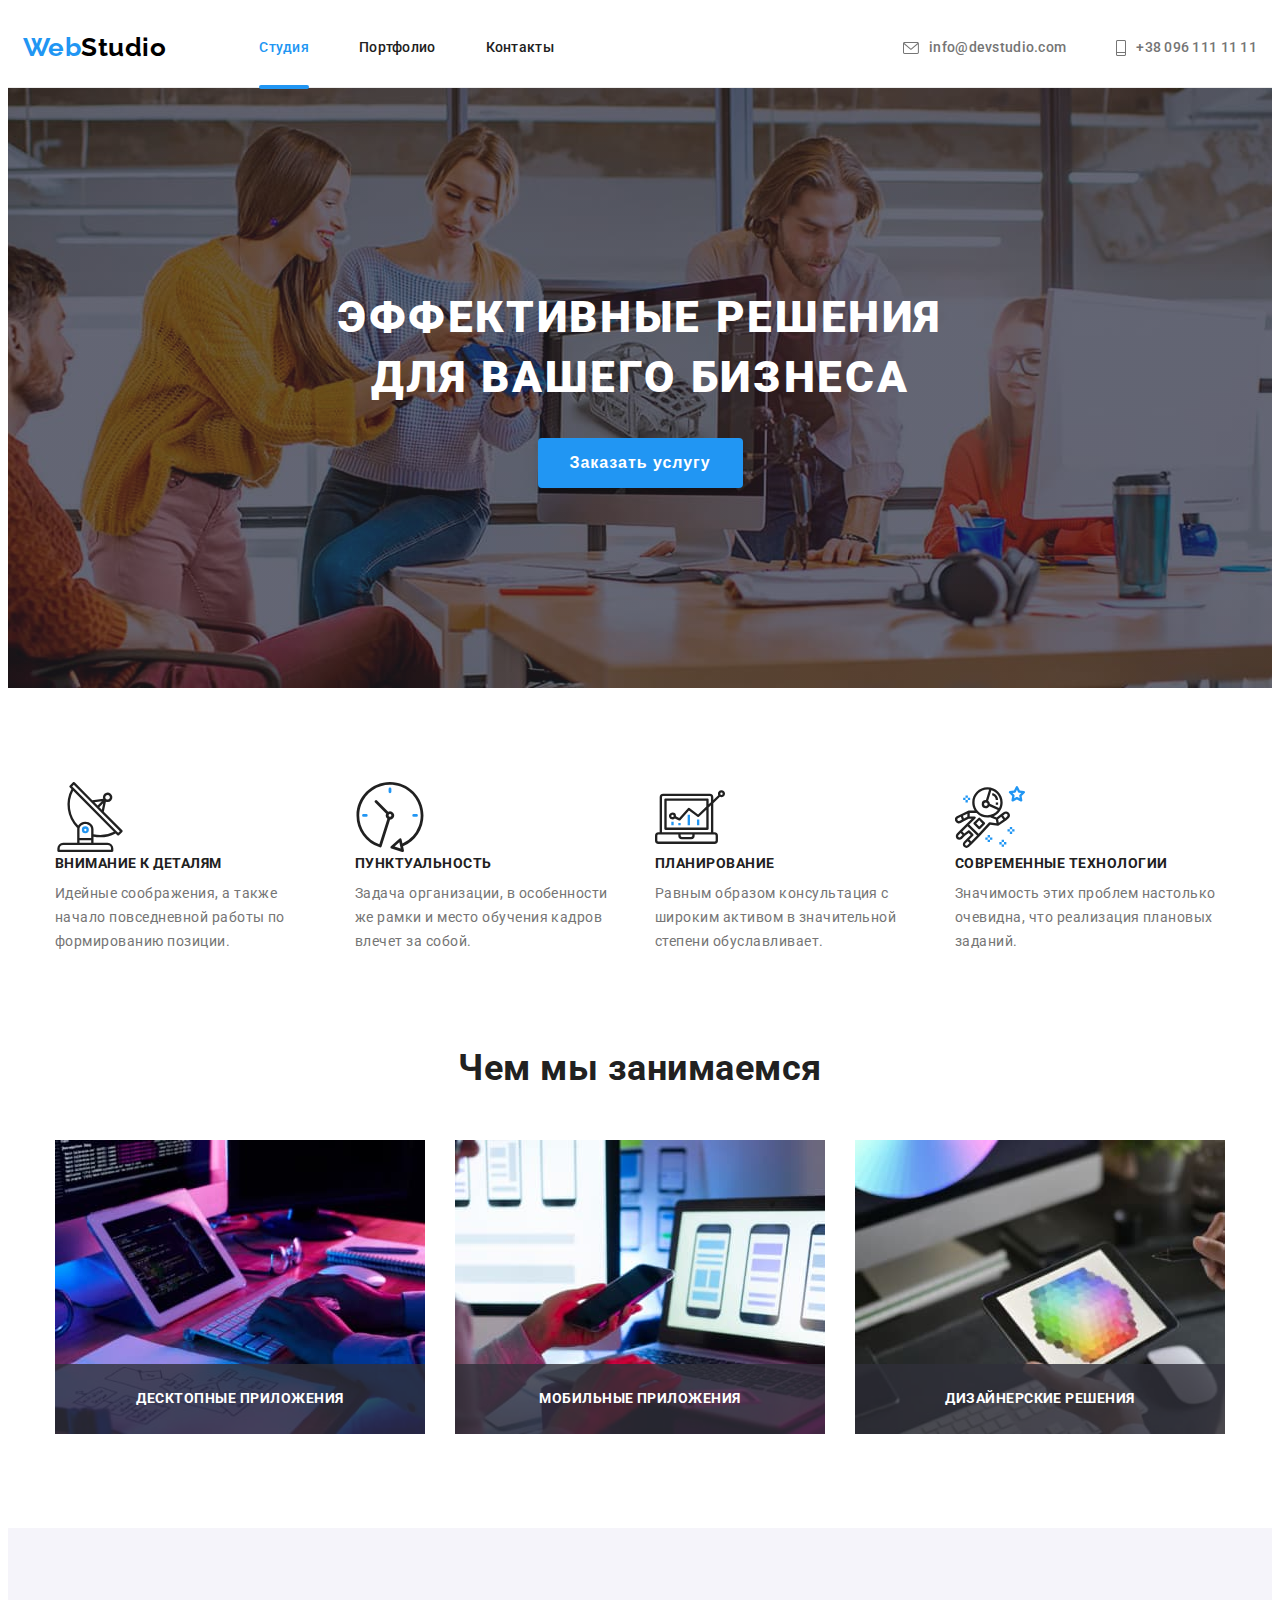
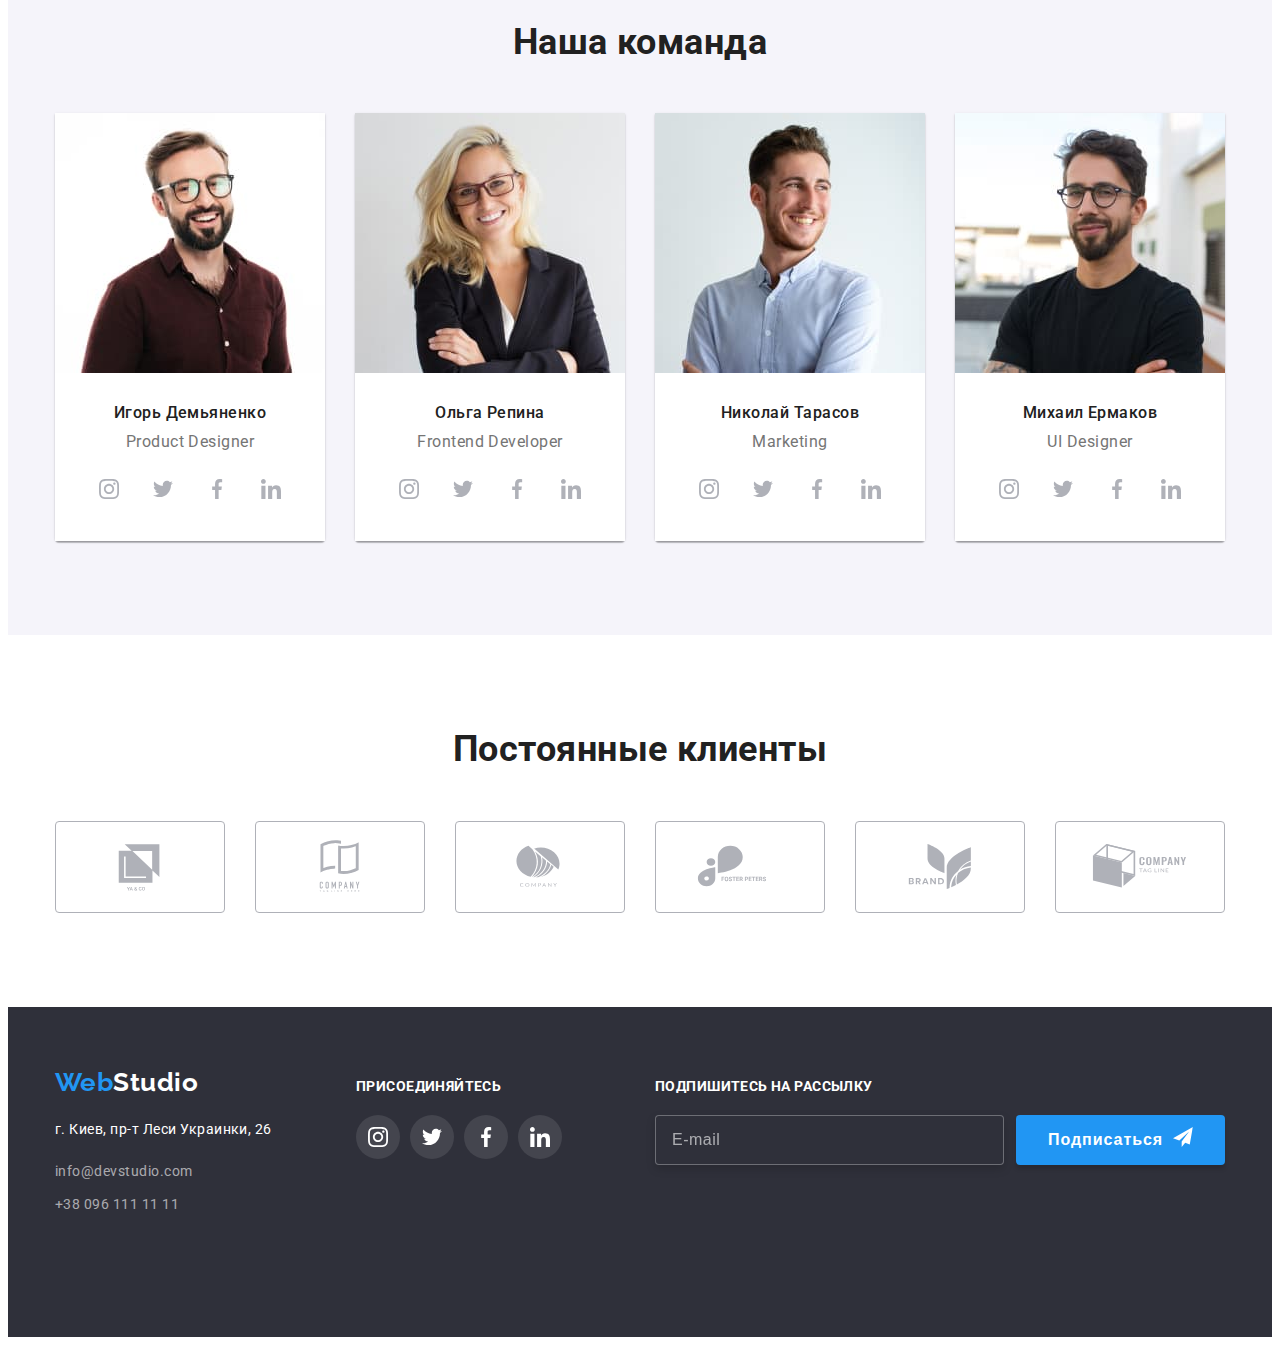
==== commit ae3525a9: "Добавляет изменения" ====
--- a/index.html
+++ b/index.html
@@ -28,22 +28,6 @@
             <span class="logo-web">Web</span
             ><span class="logo-studio">Studio</span>
           </a>
-          <ul class="site-nav list">
-            <li class="site-nav__item">
-              <a
-                href="./index.html"
-                class="site-nav__link site-nav__link--active"
-                >Студия</a
-              >
-            </li>
-            <li class="site-nav__item">
-              <a href="./portfolio.html" class="site-nav__link">Портфолио</a>
-            </li>
-            <li class="site-nav__item">
-              <a href="#address" class="site-nav__link">Контакты</a>
-            </li>
-          </ul>
-
           <button
             type="button"
             class="menu-button"
@@ -66,14 +50,72 @@
               ></use>
             </svg>
           </button>
-
+          <!--Меню основной навигации для телефона-->
           <div class="menu-container" id="menu-container" data-menu>
-            <div class="navigation"></div>
-            <div class="contacts"></div>
+            <ul class="mobile-menu">
+              <li class="mobile-menu__item">
+                <a class="mobile-menu__link mobile-menu__link--active" href="/"
+                  >Студия</a
+                >
+              </li>
+              <li class="mobile-menu__item">
+                <a class="mobile-menu__link" href="./portfolio.html"
+                  >Портфолио</a
+                >
+              </li>
+              <li class="mobile-menu__item">
+                <a class="mobile-menu__link" href="/">Контакты</a>
+              </li>
+            </ul>
+            <ul class="mobile-contacts">
+              <li class="mobile-contacts__item">
+                <a class="mobile-contacts__tel" href="tel:+380961111111"
+                  >+38 096 111 11 11</a
+                >
+              </li>
+              <li class="mobile-contacts__item">
+                <a
+                  class="mobile-contacts__email"
+                  href="mailto:info@devstudio.com"
+                  >info@devstudio.com</a
+                >
+              </li>
+            </ul>
+            <ul class="mobile-social">
+              <li class="mobile-social__item">
+                <a class="mobile-social__link" href="/">Instagram</a>
+              </li>
+              <li class="mobile-social__item">
+                <a class="mobile-social__link" href="/">Twitter</a>
+              </li>
+              <li class="mobile-social__item">
+                <a class="mobile-social__link" href="/">Facebook</a>
+              </li>
+              <li class="mobile-social__item">
+                <a class="mobile-social__link" href="/">LinkedIn</a>
+              </li>
+            </ul>
           </div>
+          <!--Меню основной навигации для планшета и компьютера-->
+          <ul class="site-nav">
+            <li class="site-nav__item">
+              <a
+                href="./index.html"
+                class="site-nav__link site-nav__link--active"
+                >Студия</a
+              >
+            </li>
+            <li class="site-nav__item">
+              <a href="./portfolio.html" class="site-nav__link">Портфолио</a>
+            </li>
+            <li class="site-nav__item">
+              <a href="#address" class="site-nav__link">Контакты</a>
+            </li>
+          </ul>
         </nav>
 
-        <ul class="contact list">
+        <!--Меню контактов для планшета и компьютера-->
+        <ul class="contact">
           <li class="contact__item">
             <a href="mailto:info@devstudio.com" class="contact__link mail"
               ><svg class="contact__icon" width="16" height="12">
@@ -109,8 +151,13 @@
       <section class="section">
         <div class="container">
           <h2 class="none">Преимущества</h2>
-          <ul class="feature-list list">
+          <ul class="feature-list">
             <li class="feature-list__item">
+              <div class="icon-wrapper">
+                <svg class="features-list__icon" width="70" height="70">
+                  <use href="/images/icons.svg/antenna.svg"></use>
+                </svg>
+              </div>
               <h3 class="feature-list__title">внимание к деталям</h3>
               <p class="feature-list__text">
                 Идейные соображения, а также начало повседневной работы по
@@ -118,6 +165,11 @@
               </p>
             </li>
             <li class="feature-list__item">
+              <div class="icon-wrapper">
+                <svg class="features-list__icon" width="70" height="70">
+                  <use href="/images/icons.svg/clock.svg"></use>
+                </svg>
+              </div>
               <h3 class="feature-list__title">пунктуальность</h3>
               <p class="feature-list__text">
                 Задача организации, в особенности же рамки и место обучения
@@ -125,6 +177,11 @@
               </p>
             </li>
             <li class="feature-list__item">
+              <div class="icon-wrapper">
+                <svg class="features-list__icon" width="70" height="70">
+                  <use href="/images/icons.svg/diagram.svg"></use>
+                </svg>
+              </div>
               <h3 class="feature-list__title">планирование</h3>
               <p class="feature-list__text">
                 Равным образом консультация с широким активом в значительной
@@ -132,6 +189,11 @@
               </p>
             </li>
             <li class="feature-list__item">
+              <div class="icon-wrapper">
+                <svg class="features-list__icon" width="70" height="70">
+                  <use href="/images/icons.svg/astronaut.svg"></use>
+                </svg>
+              </div>
               <h3 class="feature-list__title">современные технологии</h3>
               <p class="feature-list__text">
                 Значимость этих проблем настолько очевидна, что реализация
@@ -143,21 +205,42 @@
       </section>
 
       <!-- Чем мы занимаемся -->
-      <section class="section no-pdn-top">
+      <section class="section job">
         <div class="container">
           <h2 class="section__title">Чем мы занимаемся</h2>
 
-          <ul class="job-list list">
+          <ul class="job-list">
             <li class="job-list__item">
-              <img src="./images/print.jpg" alt="" width="370" height="294" />
+              <img
+                class="job-list__img"
+                srcset="/images/img1_1x.jpg 1x, /images/img1_2x.jpg 2x"
+                src="/images/img1_1x.jpg"
+                alt=""
+                width="370"
+                height="294"
+              />
               <p class="job-list__text">десктопные приложения</p>
             </li>
             <li class="job-list__item">
-              <img src="./images/choose.jpg" alt="" width="370" height="294" />
+              <img
+                class="job-list__img"
+                srcset="./images/img2_1x.jpg 1x, ./images/img2_2x.jpg 2x"
+                src="./images/img2_1x.jpg"
+                alt=""
+                width="370"
+                height="294"
+              />
               <p class="job-list__text">мобильные приложения</p>
             </li>
             <li class="job-list__item">
-              <img src="./images/paint.jpg" alt="" width="370" height="294" />
+              <img
+                class="job-list__img"
+                srcset="./images/img3_1x.jpg 1x, ./images/img3_2x.jpg 2x"
+                src="./images/img3_1x.jpg"
+                alt=""
+                width="370"
+                height="294"
+              />
               <p class="job-list__text">дизайнерские решения</p>
             </li>
           </ul>
@@ -165,16 +248,45 @@
       </section>
 
       <!-- Команда -->
-      <section class="team section">
+      <section class="section team">
         <div class="container">
           <h2 class="section__title">Наша команда</h2>
-          <ul class="team-list list">
+          <ul class="team-list">
             <li class="team-list__item">
-              <img src="./images/Igor.jpg" alt="" width="270" height="260" />
+              <img
+                class="team-list__img img_mobile"
+                srcset="
+                  ./images/igor_demianenko_mobile_1x.jpg 1x,
+                  ./images/igor_demianenko_mobile_2x.jpg 2x
+                "
+                src="./images/igor_demianenko_mobile_1x.jpg"
+                alt="Игорь Демьяненко"
+                width="100%"
+              />
+              <img
+                class="team-list__img img_tablet"
+                srcset="
+                  ./images/igor_demianenko_tablet_1x.jpg 1x,
+                  ./images/igor_demianenko_tablet_2x.jpg 2x
+                "
+                src="./images/igor_demianenko_tablet_1x.jpg"
+                alt="Игорь Демьяненко"
+                width="100%"
+              />
+              <img
+                class="team-list__img img_desktop"
+                srcset="
+                  ./images/igor_demianenko_desktop_1x.jpg 1x,
+                  ./images/igor_demianenko_desktop_2x.jpg 2x
+                "
+                src="./images/igor_demianenko_desktop_1x.jpg"
+                alt="Игорь Демьяненко"
+                width="100%"
+              />
               <div class="team-list__card">
                 <h3 class="team-list__title">Игорь Демьяненко</h3>
                 <p lang="en" class="team-list__text">Product Designer</p>
-                <ul class="social-networks list">
+                <ul class="social-networks">
                   <li class="social-networks__item">
                     <a href="" class="social-networks__link">
                       <svg class="" width="20" height="20">
@@ -207,7 +319,36 @@
               </div>
             </li>
             <li class="team-list__item">
-              <img src="./images/Olga.jpg" alt="" width="270" height="260" />
+              <img
+                class="team-list__img img_mobile"
+                srcset="
+                  ./images/olga_repina_mobile_1x.jpg 1x,
+                  ./images/olga_repina_mobile_2x.jpg 2x
+                "
+                src="./images/olga_repina_mobile_1x.jpg"
+                alt="Ольга Репина"
+                width="100%"
+              />
+              <img
+                class="team-list__img img_tablet"
+                srcset="
+                  ./images/olga_repina_tablet_1x.jpg 1x,
+                  ./images/olga_repina_tablet_2x.jpg 2x
+                "
+                src="./images/olga_repina_tablet_1x.jpg"
+                alt="Ольга Репина"
+                width="100%"
+              />
+              <img
+                class="team-list__img img_desktop"
+                srcset="
+                  ./images/olga_repina_desktop_1x.jpg 1x,
+                  ./images/olga_repina_desktop_2x.jpg 2x
+                "
+                src="./images/olga_repina_desktop_1x.jpg"
+                alt="Ольга Репина"
+                width="100%"
+              />
               <div class="team-list__card">
                 <h3 class="team-list__title">Ольга Репина</h3>
                 <p lang="en" class="team-list__text">Frontend Developer</p>
@@ -244,7 +385,36 @@
               </div>
             </li>
             <li class="team-list__item">
-              <img src="./images/Nikolai.jpg" alt="" width="270" height="260" />
+              <img
+                class="team-list__img img_mobile"
+                srcset="
+                  ./images/nikolay_tarasov_mobile_1x.jpg 1x,
+                  ./images/nikolay_tarasov_mobile_2x.jpg 2x
+                "
+                src="./images/nikolay_tarasov_mobile_1x.jpg"
+                alt="Николай Тарасов"
+                width="100%"
+              />
+              <img
+                class="team-list__img img_tablet"
+                srcset="
+                  ./images/nikolay_tarasov_tablet_1x.jpg 1x,
+                  ./images/nikolay_tarasov_tablet_2x.jpg 2x
+                "
+                src="./images/nikolay_tarasov_tablet_1x.jpg"
+                alt="Николай Тарасов"
+                width="100%"
+              />
+              <img
+                class="team-list__img img_desktop"
+                srcset="
+                  ./images/nikolay_tarasov_desktop_1x.jpg 1x,
+                  ./images/nikolay_tarasov_desktop_2x.jpg 2x
+                "
+                src="./images/nikolay_tarasov_desktop_1x.jpg"
+                alt="Николай Тарасов"
+                width="100%"
+              />
               <div class="team-list__card">
                 <h3 class="team-list__title">Николай Тарасов</h3>
                 <p lang="en" class="team-list__text">Marketing</p>
@@ -281,7 +451,36 @@
               </div>
             </li>
             <li class="team-list__item">
-              <img src="./images/Michal.jpg" alt="" width="270" height="260" />
+              <img
+                class="team-list__img img_mobile"
+                srcset="
+                  ./images/mihail_ermakov_mobile_1x.jpg 1x,
+                  ./images/mihail_ermakov_mobile_2x.jpg 2x
+                "
+                src="./images/mihail_ermakov_mobile_1x.jpg"
+                alt="Михаил Ермаков"
+                width="100%"
+              />
+              <img
+                class="team-list__img img_tablet"
+                srcset="
+                  ./images/mihail_ermakov_tablet_1x.jpg 1x,
+                  ./images/mihail_ermakov_tablet_2x.jpg 2x
+                "
+                src="./images/mihail_ermakov_tablet_1x.jpg"
+                alt="Михаил Ермаков"
+                width="100%"
+              />
+              <img
+                class="team-list__img img_desktop"
+                srcset="
+                  ./images/mihail_ermakov_desktop_1x.jpg 1x,
+                  ./images/mihail_ermakov_desktop_2x.jpg 2x
+                "
+                src="./images/mihail_ermakov_desktop_1x.jpg"
+                alt="Михаил Ермаков"
+                width="100%"
+              />
               <div class="team-list__card">
                 <h3 class="team-list__title">Михаил Ермаков</h3>
                 <p lang="en" class="team-list__text">UI Designer</p>
@@ -325,7 +524,7 @@
       <section class="section">
         <div class="container">
           <h2 class="section__title">Постоянные клиенты</h2>
-          <ul class="company-list list">
+          <ul class="company-list">
             <li class="company-list__item">
               <a href="" class="company-list__link">
                 <svg class="" width="106" height="60">
@@ -376,61 +575,64 @@
     <!-- Футер -->
     <footer class="page-footer">
       <div class="container">
-        <div class="footer-address">
-          <a href="./index.html" class="logotip">
-            <span class="logo-web">Web</span
-            ><span class="logo-studio logo-studio--white">Studio</span>
-          </a>
-          <address class="address">
-            <p class="address__town">г. Киев, пр-т Леси Украинки, 26</p>
-            <ul class="footer-list list">
-              <li class="footer-list__item">
-                <a href="mailto:info@devstudio.com" class="footer-list__link">
-                  info@devstudio.com</a
-                >
-              </li>
-              <li class="footer-list__item">
-                <a href="tel:+380961111111" class="footer-list__link"
-                  >+38 096 111 11 11</a
-                >
+        <div class="page-footer__container">
+          <div class="footer-address">
+            <a href="./index.html" class="logotip">
+              <span class="logo-web">Web</span
+              ><span class="logo-studio logo-studio--white">Studio</span>
+            </a>
+            <address class="address">
+              <ul class="footer-list">
+                <li class="footer-list__item">
+                  <p class="address__town">г. Киев, пр-т Леси Украинки, 26</p>
+                </li>
+                <li class="footer-list__item">
+                  <a href="mailto:info@devstudio.com" class="footer-list__link">
+                    info@devstudio.com</a
+                  >
+                </li>
+                <li class="footer-list__item">
+                  <a href="tel:+380961111111" class="footer-list__link"
+                    >+38 096 111 11 11</a
+                  >
+                </li>
+              </ul>
+            </address>
+          </div>
+          <div class="footer-social">
+            <p class="footer__title">присоединяйтесь</p>
+            <ul class="footer-social-list">
+              <li class="footer-social-list__item">
+                <a href="" class="footer-social-list__link">
+                  <svg class="" width="20" height="20">
+                    <use href="./images/icon.svg#icon-instagram"></use>
+                  </svg>
+                </a>
+              </li>
+              <li class="footer-social-list__item">
+                <a href="" class="footer-social-list__link">
+                  <svg class="" width="20" height="20">
+                    <use href="./images/icon.svg#icon-twitter"></use>
+                  </svg>
+                </a>
+              </li>
+              <li class="footer-social-list__item">
+                <a href="" class="footer-social-list__link">
+                  <svg class="" width="20" height="20">
+                    <use href="./images/icon.svg#icon-facebook"></use>
+                  </svg>
+                </a>
+              </li>
+              <li class="footer-social-list__item">
+                <a href="" class="footer-social-list__link">
+                  <svg class="" width="20" height="20">
+                    <use href="./images/icon.svg#icon-linkedin"></use>
+                  </svg>
+                </a>
               </li>
             </ul>
-          </address>
+          </div>
         </div>
-        <div class="footer-social">
-          <p class="footer__title">присоединяйтесь</p>
-          <ul class="footer-social-list list">
-            <li class="footer-social-list__item">
-              <a href="" class="footer-social-list__link">
-                <svg class="" width="20" height="20">
-                  <use href="./images/icon.svg#icon-instagram"></use>
-                </svg>
-              </a>
-            </li>
-            <li class="footer-social-list__item">
-              <a href="" class="footer-social-list__link">
-                <svg class="" width="20" height="20">
-                  <use href="./images/icon.svg#icon-twitter"></use>
-                </svg>
-              </a>
-            </li>
-            <li class="footer-social-list__item">
-              <a href="" class="footer-social-list__link">
-                <svg class="" width="20" height="20">
-                  <use href="./images/icon.svg#icon-facebook"></use>
-                </svg>
-              </a>
-            </li>
-            <li class="footer-social-list__item">
-              <a href="" class="footer-social-list__link">
-                <svg class="" width="20" height="20">
-                  <use href="./images/icon.svg#icon-linkedin"></use>
-                </svg>
-              </a>
-            </li>
-          </ul>
-        </div>
-
         <form class="subscribe">
           <p class="footer__title">подпишитесь на рассылку</p>
           <div class="subscribe__form">
--- a/css/main.min.css
+++ b/css/main.min.css
@@ -1,2 +1,2 @@
-html{box-sizing:border-box}*,*::before,*::after{box-sizing:inherit}body{background-color:#fff;font-family:'Roboto', sans-serif;color:#212121;letter-spacing:0.03em}.container{width:1200px;padding:0 15px;margin:0 auto}.list{padding:0;margin:0;list-style:none}img{display:block;max-width:100%;height:auto}a{text-decoration:none}.section{padding-top:94px;padding-bottom:94px}.team{background-color:#f5f4fa}.section__title{font-weight:700;font-size:36px;line-height:1.16;text-align:center;margin-top:0;margin-bottom:50px}.no-pdn-top{padding-top:0}.none{display:none}.page-header{border:1px solid #ececec}.main-nav,.nav{display:flex;align-items:center}.site-nav{display:flex;margin-top:0;margin-bottom:0;margin-left:93px;padding:0}.site-nav__item+.site-nav__item{margin-left:50px}.site-nav__link{position:relative;display:block;font-weight:500;font-size:14px;line-height:1.14;letter-spacing:0.02em;color:currentColor;padding-top:32px;padding-bottom:32px;transition:color 250ms cubic-bezier(0.4, 0, 0.2, 1)}.site-nav__link:hover,.site-nav__link:focus{color:#2196f3;fill:#2196f3}.contact{display:flex;margin:0;padding:0;margin-left:auto}.contact__item{display:flex;align-items:center}.contact__item+.contact__item{margin-left:50px}.contact__link{display:flex;align-items:center;color:#757575;fill:#757575;font-weight:500;font-size:14px;line-height:1.14;letter-spacing:0.02em;padding-top:32px;padding-bottom:32px;transition:color 250ms cubic-bezier(0.4, 0, 0.2, 1),fill 250ms cubic-bezier(0.4, 0, 0.2, 1)}.contact__link:hover,.contact__link:focus{color:#2196f3;fill:#2196f3}.site-nav__link--active{color:#2196f3;fill:#2196f3}.site-nav__link--active::after{position:absolute;content:'';width:100%;height:4px;bottom:-1px;left:0;background:#2196f3;border-radius:2px}.contact__icon{margin-right:10px}.logo-web{color:#2196f3}.logo-studio{color:#000}.logo-studio--white{color:#fff}.logo{font-family:'Raleway', sans-serif;font-weight:700;font-size:26px;line-height:1.19;padding-top:24px;padding-bottom:25px}.logo:hover{color:#2196f3;transition:color 250ms cubic-bezier(0.4, 0, 0.2, 1)}.logotip{display:block;font-family:'Raleway', sans-serif;font-weight:700;font-size:26px;line-height:1.19;margin-bottom:20px}.logotip:hover{color:#2196f3;transition:color 250ms cubic-bezier(0.4, 0, 0.2, 1)}.hero{background-image:linear-gradient(to right, rgba(47,48,58,0.4), rgba(47,48,58,0.4)),url("../images/hero.jpg");background-color:#2f303a;background-repeat:no-repeat;background-position:center;background-size:cover;max-width:1600px;height:600px;text-align:center;padding-top:200px;padding-bottom:200px;margin-left:auto;margin-right:auto}.hero__title{color:#fff;font-weight:900;font-size:44px;line-height:1.36;letter-spacing:0.06em;text-transform:uppercase;width:696px;margin-top:0;margin-bottom:30px;margin-left:auto;margin-right:auto}.button{display:block;color:#fff;background-color:#2196f3;font-weight:700;font-size:16px;line-height:1.87;text-align:center;letter-spacing:0.06em;cursor:pointer;border-radius:4px;border:0;box-shadow:0px 4px 4px rgba(0,0,0,0.15);padding:10px 32px;margin:0 auto;min-width:200px;transition:background-color 250ms cubic-bezier(0.4, 0, 0.2, 1)}.modal__button{position:absolute;top:8px;right:8px;padding:0;width:30px;height:30px;display:flex;justify-content:center;align-items:center;background:#fff;border:1px solid rgba(0,0,0,0.1);border-radius:50%}.modal__button:hover,.modal__button:focus{cursor:pointer;transition:background-color 250ms cubic-bezier(0.4, 0, 0.2, 1)}.modal__icon{fill:currentColor;transition:fill 250ms cubic-bezier(0.4, 0, 0.2, 1)}.modal__icon:hover,.modal__icon:focus{fill:#2196f3}.btn-list__button-portfolio{display:block;background-color:#f5f4fa;font-weight:500;font-size:16px;line-height:1.62;text-align:center;cursor:pointer;outline:none;border:0;border-radius:4px;padding:6px 22px}.btn-list__button-all{display:block;color:#fff;background-color:#2196f3;font-weight:500;font-size:16px;line-height:1.62;text-align:center;outline:none;border:0;border-radius:4px;padding:6px 22px}.btn-list__button-all:hover,.btn-list__button-all:focus,.btn-list__button-portfolio:hover,.btn-list__button-portfolio:focus{color:#fff;background-color:#2196f3;outline:none;border:0;box-shadow:0px 3px 1px rgba(0,0,0,0.1),0px 1px 2px rgba(0,0,0,0.08),0px 2px 2px rgba(0,0,0,0.12);transition:background-color 250ms cubic-bezier(0.4, 0, 0.2, 1)}.feature-list{display:flex;margin:0;padding:0}.feature-list__item{width:270px}.feature-list__item+.feature-list__item{margin-left:30px}.feature-list__item::before{display:block;content:'';height:120px;background:#f5f4fa;border-radius:4px;margin-bottom:30px}.feature-list__item:nth-child(1):before{background-image:url(/images/icons.svg/antenna.svg);background-repeat:no-repeat;background-position:center}.feature-list__item:nth-child(2):before{background-image:url(/images/icons.svg/clock.svg);background-repeat:no-repeat;background-position:center}.feature-list__item:nth-child(3):before{background-image:url(/images/icons.svg/diagram.svg);background-repeat:no-repeat;background-position:center}.feature-list__item:nth-child(4):before{background-image:url(/images/icons.svg/astronaut.svg);background-repeat:no-repeat;background-position:center}.feature-list__title{font-weight:700;font-size:14px;line-height:1.14;text-transform:uppercase;margin-top:0;margin-bottom:10px}.feature-list__text{color:#757575;font-size:14px;line-height:1.71;margin:0;padding:0}.job-list{display:flex;position:relative}.job-list__item{position:relative}.job-list__item+.job-list__item{margin-left:30px}.job-list__text{position:absolute;margin:0;padding:0;bottom:0;left:0;width:100%;height:70px;display:flex;justify-content:center;align-items:center;background:rgba(47,48,58,0.8);font-weight:700;font-size:14px;line-height:1.14;text-align:center;text-transform:uppercase;color:#fff}.team-list{display:flex}.team-list__item{background:#fff;box-shadow:0px 1px 3px rgba(0,0,0,0.12),0px 1px 1px rgba(0,0,0,0.14),0px 2px 1px rgba(0,0,0,0.2);border-radius:0px 0px 4px 4px}.team-list__item+.team-list__item{margin-left:30px}.team-list__card{font-weight:500;font-size:16px;line-height:1.19;text-align:center;margin:0;padding-top:30px;padding-bottom:30px;padding-left:32px;padding-right:32px}.team-list__title{margin-top:0;margin-bottom:10px;padding:0}.team-list__text{color:#757575;margin-top:0;margin-bottom:10px;padding:0}.social-networks{display:flex}.social-networks__item{box-shadow:none}.social-networks__item+.social-networks__item{margin-left:10px}.social-networks__link{display:inline-flex;justify-content:center;align-items:center;width:44px;height:44px;border-radius:50%;background:#fff;fill:#afb1b8}.social-networks__link:hover,.social-networks__link:focus{fill:#fff;background:#2196f3;cursor:pointer;transition:background-color 250ms cubic-bezier(0.4, 0, 0.2, 1),fill 250ms cubic-bezier(0.4, 0, 0.2, 1)}.company-list{display:flex}.company-list__item{display:inline-flex;align-items:center;justify-content:center;outline:none}.company-list__item+.company-list__item{margin-left:30px}.company-list__link{fill:#afb1b8;display:flex;align-items:center;justify-content:center;width:170px;height:92px;border:1px solid #afb1b8;border-radius:4px;transition:fill 250ms cubic-bezier(0.4, 0, 0.2, 1),border-color 250ms cubic-bezier(0.4, 0, 0.2, 1)}.company-list__link:hover,.company-list__link:focus{fill:#2196f3;border:1px solid #2196f3;transition:fill 250ms cubic-bezier(0.4, 0, 0.2, 1),border-color 250ms cubic-bezier(0.4, 0, 0.2, 1)}.page-footer{background-color:#2f303a;padding-top:60px;padding-bottom:60px}.page-footer .container{display:flex;align-items:baseline}.footer-address{margin-right:70px}.address{font-style:inherit}.address__town{color:#fff;font-size:14px;line-height:1.71;margin-top:0;margin-bottom:9px}.footer-list__item+.footer-list__item{margin-top:9px}.footer-list__link{color:rgba(255,255,255,0.6);font-size:14px;line-height:1.71}.footer-list__link:hover,.footer-list__link:focus{color:#2196f3;transition:color 250ms cubic-bezier(0.4, 0, 0.2, 1)}.footer-social{width:206px;margin-right:93px}.footer__title{color:#fff;font-weight:700;font-size:14px;line-height:1.14;letter-spacing:0.03em;margin-top:0;margin-bottom:20px;text-transform:uppercase}.footer-social-list{display:flex}.footer-social-list__item+.footer-social-list__item{margin-left:10px}.footer-social-list__link{display:inline-flex;justify-content:center;align-items:center;width:44px;height:44px;border-radius:50%;fill:#fff;background:rgba(255,255,255,0.1)}.footer-social-list__link:hover,.footer-social-list__link:focus{background:#2196f3;transition:background-color 250ms cubic-bezier(0.4, 0, 0.2, 1)}.subscribe{width:570px}.subscribe__form{display:flex}.subscribe__input-mail{width:358px;height:50px;padding:15px 16px;margin-right:12px;font-size:16px;line-height:1.25;align-items:center;letter-spacing:0.03em;color:rgba(255,255,255,0.6);background:#2f303a;border:1px solid rgba(255,255,255,0.3);filter:drop-shadow(0px 4px 4px rgba(0,0,0,0.15));border-radius:4px}.subscribe__input-mail::placeholder{color:rgba(255,255,255,0.6)}.subscribe .button{display:flex}.subscribe__icon{fill:currentColor;width:24px;height:24px;margin-left:10px}.btn-list{display:flex;margin-bottom:50px;justify-content:center}.btn-list__item:hover,.btn-list__item:focus{box-shadow:0px 3px 1px rgba(0,0,0,0.1),0px 1px 2px rgba(0,0,0,0.08),0px 2px 2px rgba(0,0,0,0.12);cursor:pointer;transition:background-color 250ms cubic-bezier(0.4, 0, 0.2, 1),box-shadow 250ms cubic-bezier(0.4, 0, 0.2, 1)}.btn-list__item+.btn-list__item{margin-left:8px}.portfolio-list{display:flex;flex-wrap:wrap}.portfolio-list__item{width:370px;margin-right:30px;margin-bottom:30px;border:1px solid #eeeeee}.portfolio-list__item:hover,.portfolio-list__item:focus{box-shadow:0px 1px 1px rgba(0,0,0,0.12),0px 4px 4px rgba(0,0,0,0.06),1px 4px 6px rgba(0,0,0,0.16);cursor:pointer;transition:box-shadow 250ms cubic-bezier(0.4, 0, 0.2, 1)}.portfolio-list__item:nth-child(3n){margin-right:0}.portfolio-list__item:nth-last-child(-n+3){margin-bottom:0}.portfolio-list__link{display:block;color:#757575;transition:box-shadow 250ms cubic-bezier(0.4, 0, 0.2, 1)}.portfolio-list__link:hover,.portfolio-list__link:focus{box-shadow:0px 1px 1px rgba(0,0,0,0.12),0px 4px 4px rgba(0,0,0,0.06),1px 4px 6px rgba(0,0,0,0.16);transition:box-shadow 250ms cubic-bezier(0.4, 0, 0.2, 1)}.portfolio-list .card{position:relative;overflow:hidden}.card__img{display:block}.card__overlay{position:absolute;z-index:1;display:flex;align-items:center;width:100%;height:294px;background:#2196f3;padding:24px;transition:transform 250ms cubic-bezier(0.4, 0, 0.2, 1)}.portfolio-list__link:hover .card__overlay,.portfolio-list__link:focus .card__overlay{transform:translateY(-100%);transition:background-color 250ms cubic-bezier(0.4, 0, 0.2, 1),transform 250ms cubic-bezier(0.4, 0, 0.2, 1)}.card__text{font-size:18px;line-height:1.556;color:#fff;margin:0;padding:0;bottom:0}.portfolio-list .portfolio-card{padding:20px 24px;border:1px solid #eeeeee}.portfolio-card__title{font-weight:700;font-size:18px;line-height:2;letter-spacing:0.06em;margin-top:0;margin-bottom:4px;color:#212121}.portfolio-card__text{color:#757575;font-size:16px;line-height:1.87;margin-top:0;margin-bottom:0}.backdrop{position:fixed;top:0;left:0;width:100%;height:100%;background:rgba(0,0,0,0.2);opacity:1;transition:opacity 250ms cubic-bezier(0.4, 0, 0.2, 1)}.backdrop.is-hidden{opacity:0;pointer-events:none}.backdrop.is-hidden .modal{transform:translate(-50%, -50%) scale(0.9)}.modal{position:absolute;top:50%;left:50%;transform:translate(-50%, -50%) scale(1);transition:transform 250ms cubic-bezier(0.4, 0, 0.2, 1);min-width:528px;min-height:581px;padding:40px;background-color:#fff;box-shadow:0px 1px 3px rgba(0,0,0,0.12),0px 1px 1px rgba(0,0,0,0.14),0px 2px 1px rgba(0,0,0,0.2);border-radius:4px}.form__caption{color:#212121;font-weight:700;font-size:20px;line-height:1.15;text-align:center;letter-spacing:0.03em;margin-top:0;margin-bottom:12px}.form__label{display:flex;flex-direction:column;margin-bottom:10px}.form__text{color:#757575;font-size:12px;line-height:1.16;letter-spacing:0.01em;margin-bottom:4px}.form__field{display:flex;position:relative}.form__input{width:100%;height:40px;padding-left:42px;padding-right:42px;font-size:14px;line-height:1.14;letter-spacing:0.01em;border:1px solid rgba(33,33,33,0.2);border-radius:4px;transition:border-color 250ms cubic-bezier(0.4, 0, 0.2, 1)}.form__icon{position:absolute;left:12px;top:50%;transform:translateY(-50%);fill:currentColor;transition:color 250ms cubic-bezier(0.4, 0, 0.2, 1)}.form__comment{width:100%;height:120px;padding:12px 16px;font-size:14px;line-height:1.14;letter-spacing:0.01em;border:1px solid rgba(33,33,33,0.2);border-radius:4px;transition:border-color 250ms cubic-bezier(0.4, 0, 0.2, 1);resize:none}.form__input:focus,.form__comment:focus{outline:none;border-color:#2196f3}.form__input:focus+.form__icon{color:#2196f3}.form__comment:placeholder-shown{color:rgba(117,117,117,0.5)}.form__agree{display:flex;align-items:center;justify-content:center;font-size:14px;line-height:1.71;letter-spacing:0.03em;color:#757575}.form__check{display:inline-flex;margin-right:7px;cursor:pointer}.form__check-icon{width:16px;height:15px;border:2px solid #212121;border-radius:2px;margin-right:7px;transition:background-color 250ms cubic-bezier(0.4, 0, 0.2, 1),border-color 250ms cubic-bezier(0.4, 0, 0.2, 1),background-image 250ms cubic-bezier(0.4, 0, 0.2, 1)}.form__check:checked+.form__check-icon{background-color:#2196f3;border-color:#2196f3}.form__link{color:#2196f3;text-decoration:underline}.btn-send{margin-top:30px}
+html{box-sizing:border-box}*,*::before,*::after{box-sizing:inherit}body{background-color:#fff;font-family:'Roboto', sans-serif;color:#212121;letter-spacing:0.03em}.container{width:1200px;padding:0 15px;margin:0 auto}@media screen and (min-width: 480px){.container{width:480px}}@media screen and (min-width: 768px){.container{width:768px}}@media screen and (min-width: 1200px){.container{width:1200px}}h1,h2,h3,h4{margin:0}h2{font-weight:bold;font-size:36px;line-height:1.17;text-align:center;color:#212121;margin-bottom:30px}@media screen and (min-width: 1200px){h2{margin-bottom:50px}}p{margin:0}ul{padding:0;margin:0;list-style:none}img{display:block;max-width:100%;height:auto}a{text-decoration:none}.section{padding:60px 0px}@media screen and (min-width: 1200px){.section{padding:94px 0}}.section__title{font-weight:700;font-size:36px;line-height:1.16;text-align:center;margin-top:0;margin-bottom:50px}.none{display:none}@media screen and (max-width: 480px){.img_mobile{display:block}}@media screen and (min-width: 481px){.img_mobile{display:none}}@media screen and (min-width: 769px){.img_mobile{display:none}}@media screen and (max-width: 480px){.img_tablet{display:none}}@media screen and (min-width: 481px){.img_tablet{display:block}}@media screen and (min-width: 769px){.img_tablet{display:none}}@media screen and (max-width: 480px){.img_desktop{display:none}}@media screen and (min-width: 481px){.img_desktop{display:none}}@media screen and (min-width: 769px){.img_desktop{display:block}}.page-header{height:60px;border-bottom:1px solid #ececec}@media screen and (max-width: 767px){.page-header{padding-top:16px}}@media screen and (min-width: 768px){.page-header{min-height:80px}}.page-header .nav{display:flex;align-items:center}@media screen and (max-width: 767px){.page-header .nav{width:100%}}.main-nav{display:flex;align-items:center;justify-content:space-between;width:100%;position:relative}.site-nav{display:none;margin-left:93px}@media screen and (min-width: 768px){.site-nav{display:flex;align-items:center}}.site-nav__item+.site-nav__item{margin-left:50px}.site-nav__link{position:relative;display:block;font-weight:500;font-size:14px;line-height:1.14;letter-spacing:0.02em;color:currentColor;padding-top:32px;padding-bottom:32px;transition:color 250ms cubic-bezier(0.4, 0, 0.2, 1)}.site-nav__link:hover,.site-nav__link:focus{color:#2196f3;fill:#2196f3}.contact{margin:0;padding:0;display:none}@media screen and (min-width: 768px){.contact{display:block}}@media screen and (min-width: 1200px){.contact{display:flex;justify-content:right;align-items:center}}.contact__item{display:flex;align-items:center}@media screen and (min-width: 768px) and (max-width: 1199px){.contact__item:not(:last-child){margin-bottom:10px}}@media screen and (min-width: 1200px){.contact__item:not(:first-child){margin-left:50px}}.contact__link{display:flex;align-items:center;color:#757575;fill:#757575;font-weight:500;font-size:14px;line-height:1.14;letter-spacing:0.02em;padding-top:32px;padding-bottom:32px;transition:color 250ms cubic-bezier(0.4, 0, 0.2, 1),fill 250ms cubic-bezier(0.4, 0, 0.2, 1)}.contact__link:hover,.contact__link:focus{color:#2196f3;fill:#2196f3}.site-nav__link--active{color:#2196f3;fill:#2196f3}.site-nav__link--active::after{position:absolute;content:'';width:100%;height:4px;bottom:-1px;left:0;background:#2196f3;border-radius:2px}.contact__icon{margin-right:10px}.menu-button{display:inline-flex;margin:0;padding:0;border:none;background-color:transparent;position:absolute;z-index:1000;top:-5px;right:10px}.menu-button:active{color:#2196f3}@media screen and (min-width: 768px){.menu-button{display:none}}.menu-button .icon-cross{display:none}.menu-button.is-open .icon-cross{display:block}.menu-button.is-open .icon-menu{display:none}.menu-container{display:none;position:fixed;overflow:scroll;top:0;left:0;width:100%;height:100%;background-color:#fff}.menu-container.is-open{display:block}.icon-cross,.icon-menu{transition:fill 250ms cubic-bezier(0.4, 0, 0.2, 1)}.icon-cross:hover,.icon-cross:focus{fill:#2196f3}.icon-menu:hover,.icon-menu:focus{fill:#2196f3}.mobile-menu__item{font-weight:500;font-size:40px;line-height:47px;letter-spacing:0.02em}.mobile-menu{font-weight:500;letter-spacing:0.02;margin-bottom:37.94vh}@media screen and (min-width: 480px){.mobile-menu{margin-bottom:302px}}.mobile-menu__item:not(:last-child){margin-bottom:4.02vh}@media screen and (min-width: 480px){.mobile-menu__item:not(:last-child){margin-bottom:32px}}.mobile-menu__link{font-size:8.333vw;line-height:1.175;color:#212121}.mobile-menu__link:hover,.mobile-menu__link:focus,.mobile-menu__link__link--active{color:#2196f3}@media screen and (min-width: 480px){.mobile-menu__link{font-size:40px}}.mobile-contacts{margin-bottom:8.04vh}@media screen and (min-width: 480px){.mobile-contacts{margin-bottom:64px}}.mobile-contacts__tel{font-size:7.083vw;display:block;line-height:1.176;color:#2196f3;margin-bottom:4.02vh}@media screen and (min-width: 480px){.mobile-contacts__tel{font-size:34px;margin-bottom:32px}}.mobile-contacts__email{display:block;font-size:5vw;line-height:1.167;color:#757575}.mobile-social{display:flex;width:100%}.mobile-social__link{display:block;font-size:3.75vw;line-height:1.22;color:#2196f3}.mobile-social__item:not(:last-child) .mobile-social__link{border-right:1px solid rgba(33,33,33,0.2);padding-right:2.083vw}@media screen and (min-width: 480px){.mobile-social__item:not(:last-child) .mobile-social__link{padding-right:10px}}.mobile-social__item:not(:first-child) .mobile-social__link{padding-left:2.083vw}@media screen and (min-width: 480px){.mobile-social__item:not(:first-child) .mobile-social__link{padding-left:10px}}.logo-web{color:#2196f3}.logo-studio{color:#000}.logo-studio--white{color:#fff}.logo{font-family:'Raleway', sans-serif;font-weight:700;font-size:26px;line-height:1.19;padding-top:24px;padding-bottom:25px}.logo:hover{color:#2196f3;transition:color 250ms cubic-bezier(0.4, 0, 0.2, 1)}.logotip{display:block;font-family:'Raleway', sans-serif;font-weight:700;font-size:26px;line-height:1.19;margin-bottom:20px;margin-right:0}.logotip:hover{color:#2196f3;transition:color 250ms cubic-bezier(0.4, 0, 0.2, 1)}.hero{background-image:linear-gradient(to right, rgba(47,48,58,0.4), rgba(47,48,58,0.4)),url("/images/hero_mobile_1x.jpg");background-color:#2f303a;background-repeat:no-repeat;background-position:center;background-size:cover;max-width:1600px;height:400px;text-align:center;padding-top:200px;padding-bottom:200px;margin-left:auto;margin-right:auto}@media screen and (min-width: 1200px){.hero{height:600px}}@media (min-device-pixel-ratio: 2), (min-resolution: 192dpi), (min-resolution: 2dppx){.hero{background-image:linear-gradient(rgba(47,48,58,0.4), rgba(47,48,58,0.4)),url("/images/hero_mobile_2x.jpg")}}@media screen and (min-width: 481px){.hero{background-image:linear-gradient(rgba(47,48,58,0.4), rgba(47,48,58,0.4)),url("/images/hero_tablet_1x.jpg")}}@media screen and (min-width: 481px) and (min-device-pixel-ratio: 2), screen and (min-width: 481px) and (min-resolution: 192dpi), screen and (min-width: 481px) and (min-resolution: 2dppx){.hero{background-image:linear-gradient(rgba(47,48,58,0.4), rgba(47,48,58,0.4)),url("/images/hero_tablet_2x.jpg")}}@media screen and (min-width: 769px){.hero{background-image:linear-gradient(rgba(47,48,58,0.4), rgba(47,48,58,0.4)),url("/images/hero_desktop_1x.jpg")}}@media screen and (min-width: 769px) and (min-device-pixel-ratio: 2), screen and (min-width: 769px) and (min-resolution: 192dpi), screen and (min-width: 769px) and (min-resolution: 2dppx){.hero{background-image:linear-gradient(rgba(47,48,58,0.4), rgba(47,48,58,0.4)),url("/images/hero_desktop_2x.jpg")}}.overlay{padding:118px 15px;width:100%;margin-right:auto;margin-left:auto}@media screen and (min-width: 480px){.overlay{width:480px}}@media screen and (min-width: 768px){.overlay{width:768px}}@media screen and (min-width: 1200px){.overlay{width:1200px;padding-top:200px;padding-bottom:200px}}.hero__title{color:#fff;font-weight:900;font-size:44px;line-height:1.36;letter-spacing:0.06em;text-transform:uppercase;font-weight:900;font-size:26px;line-height:1.615;margin:0 auto 30px auto;width:100%}@media screen and (min-width: 480px){.hero__title{width:360px}}@media screen and (min-width: 1200px){.hero__title{width:696px;font-size:44px;line-height:1.36}}.button{display:block;color:#fff;background-color:#2196f3;font-weight:700;font-size:16px;line-height:1.87;text-align:center;letter-spacing:0.06em;cursor:pointer;border-radius:4px;border:0;box-shadow:0px 4px 4px rgba(0,0,0,0.15);padding:10px 32px;margin:0 auto;min-width:200px;transition:background-color 250ms cubic-bezier(0.4, 0, 0.2, 1)}.modal__button{position:absolute;top:8px;right:8px;padding:0;width:30px;height:30px;display:flex;justify-content:center;align-items:center;background:#fff;border:1px solid rgba(0,0,0,0.1);border-radius:50%}.modal__button:hover,.modal__button:focus{cursor:pointer;transition:background-color 250ms cubic-bezier(0.4, 0, 0.2, 1)}.modal__icon{fill:currentColor;transition:fill 250ms cubic-bezier(0.4, 0, 0.2, 1)}.modal__icon:hover,.modal__icon:focus{fill:#2196f3}.btn-list__button-portfolio{display:block;background-color:#f5f4fa;font-weight:500;font-size:16px;line-height:1.62;text-align:center;cursor:pointer;outline:none;border:0;border-radius:4px;padding:6px 22px}.btn-list__button-all{display:block;color:#fff;background-color:#2196f3;font-weight:500;font-size:16px;line-height:1.62;text-align:center;outline:none;border:0;border-radius:4px;padding:6px 22px}.btn-list__button-all:hover,.btn-list__button-all:focus,.btn-list__button-portfolio:hover,.btn-list__button-portfolio:focus{color:#fff;background-color:#2196f3;outline:none;border:0;box-shadow:0px 3px 1px rgba(0,0,0,0.1),0px 1px 2px rgba(0,0,0,0.08),0px 2px 2px rgba(0,0,0,0.12);transition:background-color 250ms cubic-bezier(0.4, 0, 0.2, 1)}@media screen and (min-width: 768px){.feature-list{display:flex;flex-wrap:wrap;margin:-15px}}.feature-list.icon-wrapper{display:flex;justify-content:center;background-color:#f5f4fa;padding:25px 0;margin-bottom:30px}@media screen and (min-width: 768px){.feature-list__item{width:354px;margin:15px}}@media screen and (min-width: 1200px){.feature-list__item{width:270px}}@media screen and (max-width: 767px){.feature-list__item:not(:last-child){margin-bottom:30px}}.feature-list__title{font-weight:700;font-size:14px;line-height:1.14;text-transform:uppercase;margin-top:0;margin-bottom:10px}@media screen and (max-width: 1199px){.feature-list__title{text-align:center}}.feature-list__text{color:#757575;font-size:14px;line-height:1.71;margin:0;padding:0}.job{display:none;padding-top:0}@media screen and (min-width: 1200px){.job{display:block}}.job-list{display:flex;flex-wrap:wrap}.job-list__item{position:relative}.job-list__item:not(:last-child){margin-right:30px}.job-list__img{display:block;max-width:100%}.job-list__text{position:absolute;margin:0;padding:0;bottom:0;left:0;width:100%;height:70px;display:flex;justify-content:center;align-items:center;background:rgba(47,48,58,0.8);font-weight:700;font-size:14px;line-height:1.14;text-align:center;text-transform:uppercase;color:#fff}.team{background-color:#f5f4fa}@media screen and (min-width: 768px){.team-list{display:flex;flex-wrap:wrap;margin-bottom:-15px}}@media screen and (min-width: 768px) and (min-width: 480px){.team-list{margin:-15px}}.team-list__item{background:#fff;box-shadow:0px 1px 3px rgba(0,0,0,0.12),0px 1px 1px rgba(0,0,0,0.14),0px 2px 1px rgba(0,0,0,0.2);border-radius:0px 0px 4px 4px;margin-bottom:15px}@media screen and (min-width: 480px){.team-list__item{margin:15px}}@media screen and (min-width: 768px){.team-list__item{width:354px}}@media screen and (min-width: 1200px){.team-list__item{width:270px}}.team-list__img{max-width:100%;height:auto}.team-list__card{background:#fff;margin:0;padding:30px 32px}.team-list__title{margin-bottom:10px;padding:0;font-weight:500;font-size:16px;line-height:1.19;text-align:center;color:#212121}.team-list__text{color:#757575;font-size:16px;line-height:1.19;text-align:center;margin-bottom:16px;padding:0}.social-networks{display:flex;justify-content:space-between;width:206px;margin-left:auto;margin-right:auto}.social-networks__item{box-shadow:none}.social-networks__item+.social-networks__item{margin-left:10px}.social-networks__link{display:flex;justify-content:center;align-items:center;width:44px;height:44px;border-radius:50%;background:#fff;fill:#afb1b8;transition:background-color 250ms cubic-bezier(0.4, 0, 0.2, 1),fill 250ms cubic-bezier(0.4, 0, 0.2, 1)}.social-networks__link:hover,.social-networks__link:focus{fill:#fff;background:#2196f3;cursor:pointer}.company-list{display:flex}.company-list__item{display:inline-flex;align-items:center;justify-content:center;outline:none}.company-list__item+.company-list__item{margin-left:30px}.company-list__link{fill:#afb1b8;display:flex;align-items:center;justify-content:center;width:170px;height:92px;border:1px solid #afb1b8;border-radius:4px;transition:fill 250ms cubic-bezier(0.4, 0, 0.2, 1),border-color 250ms cubic-bezier(0.4, 0, 0.2, 1)}.company-list__link:hover,.company-list__link:focus{fill:#2196f3;border:1px solid #2196f3;transition:fill 250ms cubic-bezier(0.4, 0, 0.2, 1),border-color 250ms cubic-bezier(0.4, 0, 0.2, 1)}.page-footer{background-color:#2f303a;padding-top:60px;padding-bottom:60px}.page-footer .container{display:flex}@media screen and (max-width: 1199px){.page-footer .container{align-items:center;flex-direction:column}}@media screen and (max-width: 767px){.page-footer .container{padding-left:15px;padding-right:15px}}@media screen and (min-width: 1200px){.page-footer .container{align-items:baseline}}.page-footer__container{display:flex}@media screen and (max-width: 767px){.page-footer__container{align-items:center;flex-direction:column}}@media screen and (min-width: 768px){.page-footer__container{align-items:baseline;justify-content:center;margin-bottom:60px}}.footer-address{display:flex;flex-direction:column}@media screen and (max-width: 1199px){.footer-address{align-items:center}}@media screen and (max-width: 767px){.footer-address{margin-bottom:60px}}@media screen and (min-width: 768px){.footer-address{margin-right:165px}}@media screen and (min-width: 1200px){.footer-address{width:231px;margin-right:70px}}.address{font-style:normal}.footer-list{display:flex;flex-direction:column}@media screen and (max-width: 1199px){.footer-list{align-items:center}}.address__town{color:#fff;font-size:14px;line-height:1.71;margin-top:0;margin-bottom:9px}.footer-list__item:not(:last-child){margin-bottom:8px}@media screen and (min-width: 1200px){.footer-list__item:not(:last-child){margin-bottom:9px}}.footer-list__link{color:rgba(255,255,255,0.6);font-size:14px;line-height:1.71;transition:color 250ms cubic-bezier(0.4, 0, 0.2, 1)}.footer-list__link:hover,.footer-list__link:focus{color:#2196f3}.footer-social{width:206px}@media screen and (max-width: 767px){.footer-social{margin-bottom:60px}}@media screen and (min-width: 1200px){.footer-social{margin-right:93px}}.footer__title{color:#fff;font-weight:700;font-size:14px;line-height:1.14;letter-spacing:0.03em;margin-top:0;margin-bottom:20px;text-transform:uppercase}@media screen and (max-width: 1199px){.footer__title{text-align:center}}.footer-social-list{display:flex}.footer-social-list__item+.footer-social-list__item{margin-left:10px}.footer-social-list__link{display:inline-flex;justify-content:center;align-items:center;width:44px;height:44px;border-radius:50%;fill:#fff;background:rgba(255,255,255,0.1)}.footer-social-list__link:hover,.footer-social-list__link:focus{background:#2196f3;transition:background-color 250ms cubic-bezier(0.4, 0, 0.2, 1)}.subscribe{width:570px}.subscribe__form{display:flex}.subscribe__input-mail{width:358px;height:50px;padding:15px 16px;margin-right:12px;font-size:16px;line-height:1.25;align-items:center;letter-spacing:0.03em;color:rgba(255,255,255,0.6);background:#2f303a;border:1px solid rgba(255,255,255,0.3);filter:drop-shadow(0px 4px 4px rgba(0,0,0,0.15));border-radius:4px}.subscribe__input-mail::placeholder{color:rgba(255,255,255,0.6)}.subscribe .button{display:flex}.subscribe__icon{fill:currentColor;width:24px;height:24px;margin-left:10px}.btn-list{display:flex;margin-bottom:50px;justify-content:center}.btn-list__item:hover,.btn-list__item:focus{box-shadow:0px 3px 1px rgba(0,0,0,0.1),0px 1px 2px rgba(0,0,0,0.08),0px 2px 2px rgba(0,0,0,0.12);cursor:pointer;transition:background-color 250ms cubic-bezier(0.4, 0, 0.2, 1),box-shadow 250ms cubic-bezier(0.4, 0, 0.2, 1)}.btn-list__item+.btn-list__item{margin-left:8px}.portfolio-list{display:flex;flex-wrap:wrap}.portfolio-list__item{width:370px;margin-right:30px;margin-bottom:30px;border:1px solid #eeeeee}.portfolio-list__item:hover,.portfolio-list__item:focus{box-shadow:0px 1px 1px rgba(0,0,0,0.12),0px 4px 4px rgba(0,0,0,0.06),1px 4px 6px rgba(0,0,0,0.16);cursor:pointer;transition:box-shadow 250ms cubic-bezier(0.4, 0, 0.2, 1)}.portfolio-list__item:nth-child(3n){margin-right:0}.portfolio-list__item:nth-last-child(-n+3){margin-bottom:0}.portfolio-list__link{display:block;color:#757575;transition:box-shadow 250ms cubic-bezier(0.4, 0, 0.2, 1)}.portfolio-list__link:hover,.portfolio-list__link:focus{box-shadow:0px 1px 1px rgba(0,0,0,0.12),0px 4px 4px rgba(0,0,0,0.06),1px 4px 6px rgba(0,0,0,0.16);transition:box-shadow 250ms cubic-bezier(0.4, 0, 0.2, 1)}.portfolio-list .card{position:relative;overflow:hidden}.card__img{display:block}.card__overlay{position:absolute;z-index:1;display:flex;align-items:center;width:100%;height:294px;background:#2196f3;padding:24px;transition:transform 250ms cubic-bezier(0.4, 0, 0.2, 1)}.portfolio-list__link:hover .card__overlay,.portfolio-list__link:focus .card__overlay{transform:translateY(-100%);transition:background-color 250ms cubic-bezier(0.4, 0, 0.2, 1),transform 250ms cubic-bezier(0.4, 0, 0.2, 1)}.card__text{font-size:18px;line-height:1.556;color:#fff;margin:0;padding:0;bottom:0}.portfolio-list .portfolio-card{padding:20px 24px;border:1px solid #eeeeee}.portfolio-card__title{font-weight:700;font-size:18px;line-height:2;letter-spacing:0.06em;margin-top:0;margin-bottom:4px;color:#212121}.portfolio-card__text{color:#757575;font-size:16px;line-height:1.87;margin-top:0;margin-bottom:0}.backdrop{position:fixed;top:0;left:0;z-index:1001;width:100%;height:100%;background:rgba(0,0,0,0.2);opacity:1;transition:opacity 250ms cubic-bezier(0.4, 0, 0.2, 1);overflow-y:scroll;padding:93px 15px 94px}@media screen and (min-width: 768px){.backdrop{padding:208px 159px 207px}}.backdrop.is-hidden{opacity:0;pointer-events:none}.backdrop.is-hidden .modal{transform:translate(-50%, -50%) scale(0.9)}.modal{width:100%;position:relative;transition:transform 250ms cubic-bezier(0.4, 0, 0.2, 1);background-color:#fff;box-shadow:0px 1px 3px rgba(0,0,0,0.12),0px 1px 1px rgba(0,0,0,0.14),0px 2px 1px rgba(0,0,0,0.2);border-radius:4px}@media screen and (min-width: 768px){.modal{position:absolute;top:50%;left:50%;width:450px;height:609px;transform:translate(-50%, -50%) scale(1)}}@media screen and (min-width: 1200px){.modal{height:581px;width:528px}}.form{padding:40px}.form__caption{color:#212121;font-weight:700;font-size:20px;line-height:1.15;text-align:center;letter-spacing:0.03em;margin-top:0;margin-bottom:12px}@media screen and (min-width: 1200px){.form__caption{line-height:1.15}}.form__label{display:flex;flex-direction:column;margin-bottom:10px}.form__text{color:#757575;font-size:12px;line-height:1.16;letter-spacing:0.01em;margin-bottom:4px}.form__field{display:flex;position:relative}.form__input{width:100%;height:40px;padding-left:42px;padding-right:42px;font-size:14px;line-height:1.14;letter-spacing:0.01em;border:1px solid rgba(33,33,33,0.2);border-radius:4px;transition:border-color 250ms cubic-bezier(0.4, 0, 0.2, 1)}.form__input:focus{outline:none;border-color:#2196f3}.form__icon{position:absolute;left:12px;top:50%;transform:translateY(-50%);fill:currentColor;transition:color 250ms cubic-bezier(0.4, 0, 0.2, 1)}.form__comment{width:100%;height:120px;padding:12px 16px;font-size:14px;line-height:1.14;letter-spacing:0.01em;border:1px solid rgba(33,33,33,0.2);border-radius:4px;transition:border-color 250ms cubic-bezier(0.4, 0, 0.2, 1);resize:none}.form__comment:focus{outline:none;border-color:#2196f3}.form__comment:placeholder-shown{color:rgba(117,117,117,0.5)}.form__input:focus+.form__icon{color:#2196f3}.form__agree{display:flex;align-items:center;justify-content:center;font-size:14px;line-height:1.71;letter-spacing:0.03em;color:#757575}.form__check{display:inline-flex;margin-right:7px;cursor:pointer}.form__check-icon{width:16px;height:15px;border:2px solid #212121;border-radius:2px;margin-right:7px;transition:background-color 250ms cubic-bezier(0.4, 0, 0.2, 1),border-color 250ms cubic-bezier(0.4, 0, 0.2, 1),background-image 250ms cubic-bezier(0.4, 0, 0.2, 1)}.form__check:checked+.form__check-icon{background-color:#2196f3;border-color:#2196f3}.form__link{color:#2196f3;text-decoration:underline}.btn-send{margin-top:30px}
 /*# sourceMappingURL=main.min.css.map */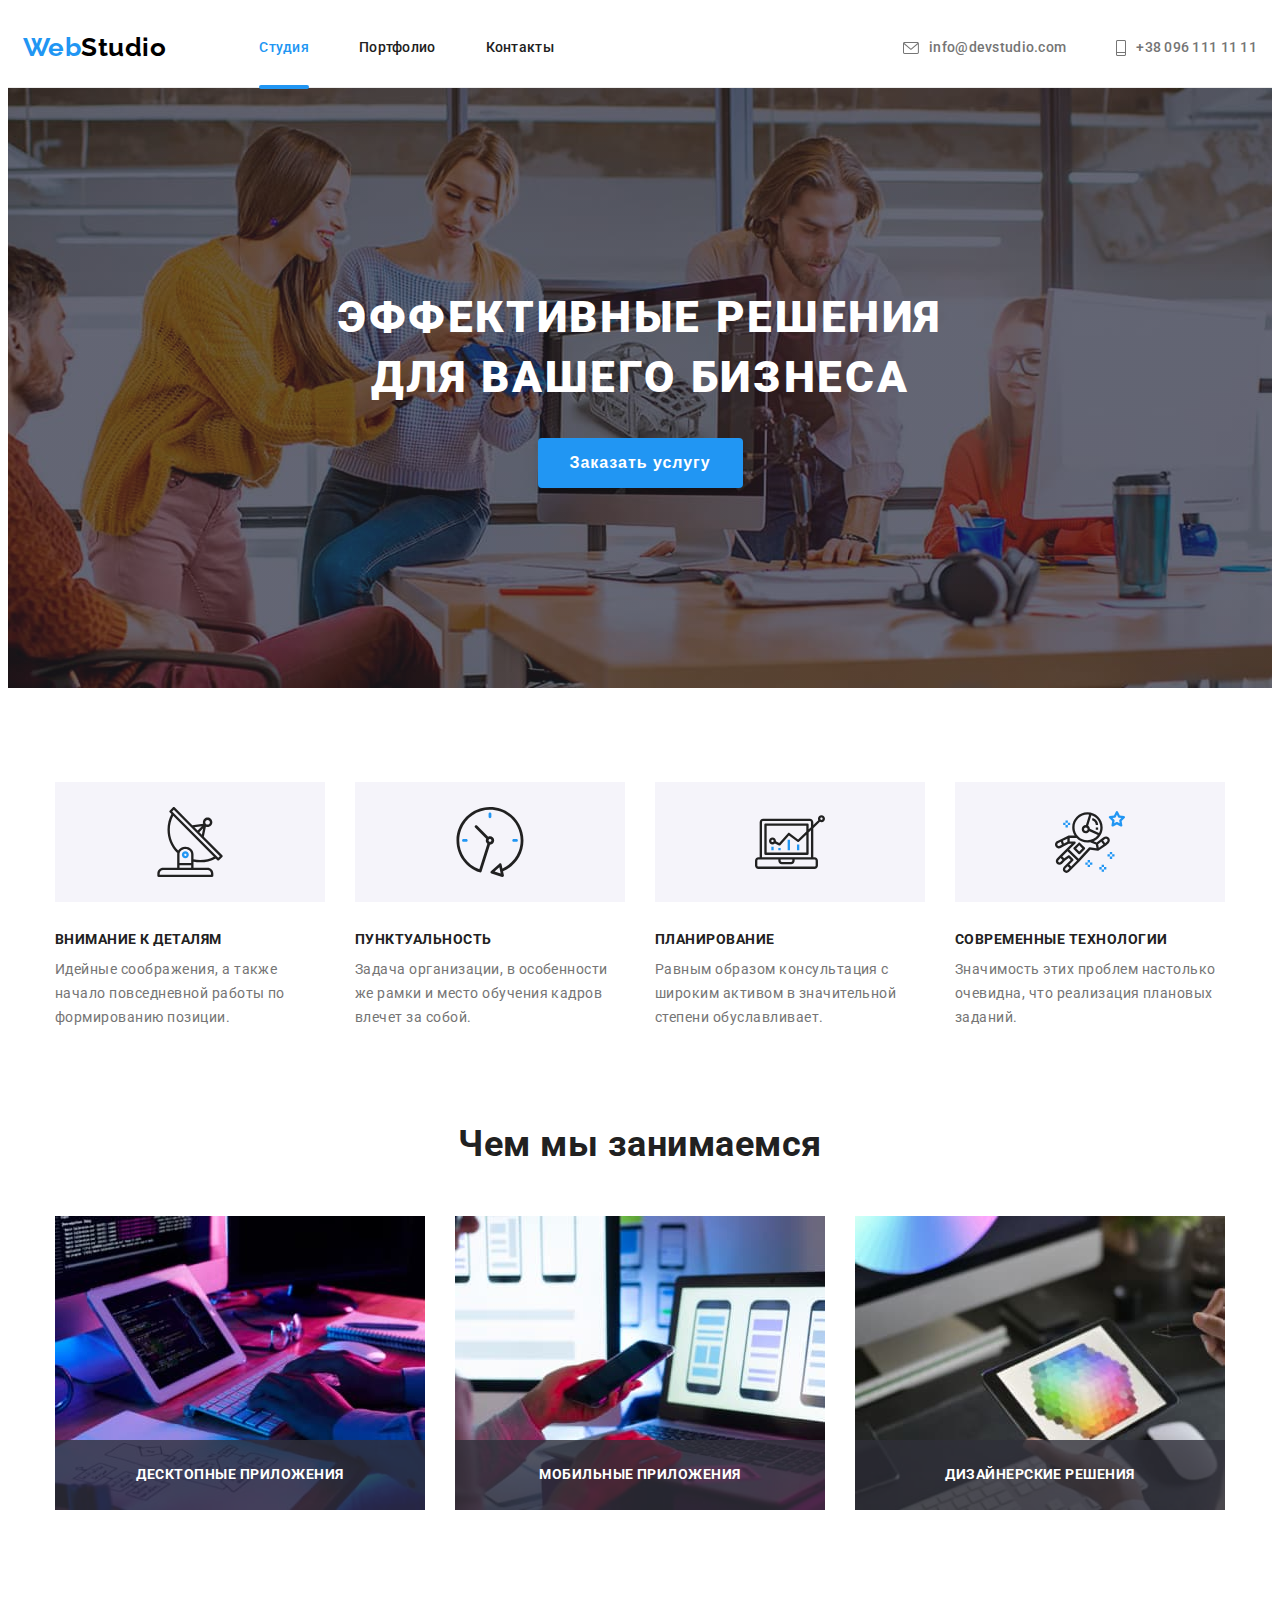
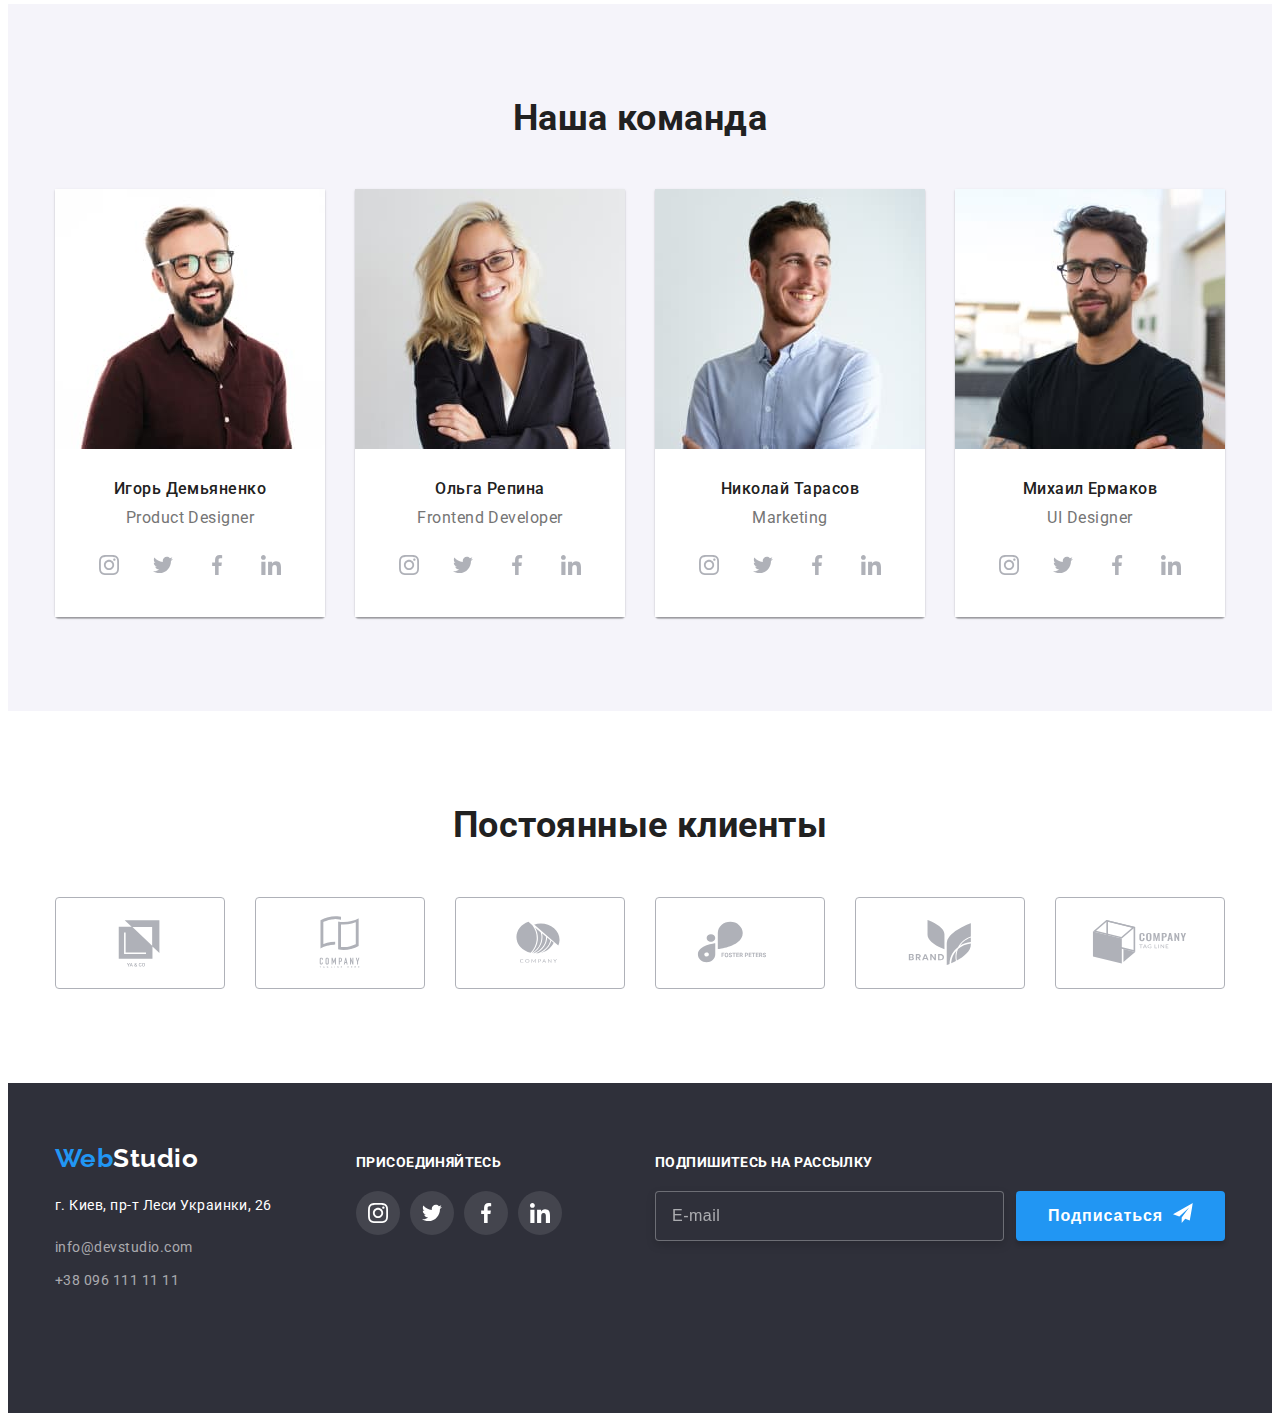
==== commit 08ee98e2: "Добавляет изменения" ====
--- a/index.html
+++ b/index.html
@@ -155,7 +155,7 @@
             <li class="feature-list__item">
               <div class="icon-wrapper">
                 <svg class="features-list__icon" width="70" height="70">
-                  <use href="/images/icons.svg/antenna.svg"></use>
+                  <use href="/images/icons.svg/features.svg#icon-antenna"></use>
                 </svg>
               </div>
               <h3 class="feature-list__title">внимание к деталям</h3>
@@ -167,7 +167,7 @@
             <li class="feature-list__item">
               <div class="icon-wrapper">
                 <svg class="features-list__icon" width="70" height="70">
-                  <use href="/images/icons.svg/clock.svg"></use>
+                  <use href="/images/icons.svg/features.svg#icon-clock"></use>
                 </svg>
               </div>
               <h3 class="feature-list__title">пунктуальность</h3>
@@ -179,7 +179,7 @@
             <li class="feature-list__item">
               <div class="icon-wrapper">
                 <svg class="features-list__icon" width="70" height="70">
-                  <use href="/images/icons.svg/diagram.svg"></use>
+                  <use href="/images/icons.svg/features.svg#icon-diagram"></use>
                 </svg>
               </div>
               <h3 class="feature-list__title">планирование</h3>
@@ -191,7 +191,9 @@
             <li class="feature-list__item">
               <div class="icon-wrapper">
                 <svg class="features-list__icon" width="70" height="70">
-                  <use href="/images/icons.svg/astronaut.svg"></use>
+                  <use
+                    href="/images/icons.svg/features.svg#icon-astronaut"
+                  ></use>
                 </svg>
               </div>
               <h3 class="feature-list__title">современные технологии</h3>
--- a/css/main.min.css
+++ b/css/main.min.css
@@ -1,2 +1,2 @@
-html{box-sizing:border-box}*,*::before,*::after{box-sizing:inherit}body{background-color:#fff;font-family:'Roboto', sans-serif;color:#212121;letter-spacing:0.03em}.container{width:1200px;padding:0 15px;margin:0 auto}@media screen and (min-width: 480px){.container{width:480px}}@media screen and (min-width: 768px){.container{width:768px}}@media screen and (min-width: 1200px){.container{width:1200px}}h1,h2,h3,h4{margin:0}h2{font-weight:bold;font-size:36px;line-height:1.17;text-align:center;color:#212121;margin-bottom:30px}@media screen and (min-width: 1200px){h2{margin-bottom:50px}}p{margin:0}ul{padding:0;margin:0;list-style:none}img{display:block;max-width:100%;height:auto}a{text-decoration:none}.section{padding:60px 0px}@media screen and (min-width: 1200px){.section{padding:94px 0}}.section__title{font-weight:700;font-size:36px;line-height:1.16;text-align:center;margin-top:0;margin-bottom:50px}.none{display:none}@media screen and (max-width: 480px){.img_mobile{display:block}}@media screen and (min-width: 481px){.img_mobile{display:none}}@media screen and (min-width: 769px){.img_mobile{display:none}}@media screen and (max-width: 480px){.img_tablet{display:none}}@media screen and (min-width: 481px){.img_tablet{display:block}}@media screen and (min-width: 769px){.img_tablet{display:none}}@media screen and (max-width: 480px){.img_desktop{display:none}}@media screen and (min-width: 481px){.img_desktop{display:none}}@media screen and (min-width: 769px){.img_desktop{display:block}}.page-header{height:60px;border-bottom:1px solid #ececec}@media screen and (max-width: 767px){.page-header{padding-top:16px}}@media screen and (min-width: 768px){.page-header{min-height:80px}}.page-header .nav{display:flex;align-items:center}@media screen and (max-width: 767px){.page-header .nav{width:100%}}.main-nav{display:flex;align-items:center;justify-content:space-between;width:100%;position:relative}.site-nav{display:none;margin-left:93px}@media screen and (min-width: 768px){.site-nav{display:flex;align-items:center}}.site-nav__item+.site-nav__item{margin-left:50px}.site-nav__link{position:relative;display:block;font-weight:500;font-size:14px;line-height:1.14;letter-spacing:0.02em;color:currentColor;padding-top:32px;padding-bottom:32px;transition:color 250ms cubic-bezier(0.4, 0, 0.2, 1)}.site-nav__link:hover,.site-nav__link:focus{color:#2196f3;fill:#2196f3}.contact{margin:0;padding:0;display:none}@media screen and (min-width: 768px){.contact{display:block}}@media screen and (min-width: 1200px){.contact{display:flex;justify-content:right;align-items:center}}.contact__item{display:flex;align-items:center}@media screen and (min-width: 768px) and (max-width: 1199px){.contact__item:not(:last-child){margin-bottom:10px}}@media screen and (min-width: 1200px){.contact__item:not(:first-child){margin-left:50px}}.contact__link{display:flex;align-items:center;color:#757575;fill:#757575;font-weight:500;font-size:14px;line-height:1.14;letter-spacing:0.02em;padding-top:32px;padding-bottom:32px;transition:color 250ms cubic-bezier(0.4, 0, 0.2, 1),fill 250ms cubic-bezier(0.4, 0, 0.2, 1)}.contact__link:hover,.contact__link:focus{color:#2196f3;fill:#2196f3}.site-nav__link--active{color:#2196f3;fill:#2196f3}.site-nav__link--active::after{position:absolute;content:'';width:100%;height:4px;bottom:-1px;left:0;background:#2196f3;border-radius:2px}.contact__icon{margin-right:10px}.menu-button{display:inline-flex;margin:0;padding:0;border:none;background-color:transparent;position:absolute;z-index:1000;top:-5px;right:10px}.menu-button:active{color:#2196f3}@media screen and (min-width: 768px){.menu-button{display:none}}.menu-button .icon-cross{display:none}.menu-button.is-open .icon-cross{display:block}.menu-button.is-open .icon-menu{display:none}.menu-container{display:none;position:fixed;overflow:scroll;top:0;left:0;width:100%;height:100%;background-color:#fff}.menu-container.is-open{display:block}.icon-cross,.icon-menu{transition:fill 250ms cubic-bezier(0.4, 0, 0.2, 1)}.icon-cross:hover,.icon-cross:focus{fill:#2196f3}.icon-menu:hover,.icon-menu:focus{fill:#2196f3}.mobile-menu__item{font-weight:500;font-size:40px;line-height:47px;letter-spacing:0.02em}.mobile-menu{font-weight:500;letter-spacing:0.02;margin-bottom:37.94vh}@media screen and (min-width: 480px){.mobile-menu{margin-bottom:302px}}.mobile-menu__item:not(:last-child){margin-bottom:4.02vh}@media screen and (min-width: 480px){.mobile-menu__item:not(:last-child){margin-bottom:32px}}.mobile-menu__link{font-size:8.333vw;line-height:1.175;color:#212121}.mobile-menu__link:hover,.mobile-menu__link:focus,.mobile-menu__link__link--active{color:#2196f3}@media screen and (min-width: 480px){.mobile-menu__link{font-size:40px}}.mobile-contacts{margin-bottom:8.04vh}@media screen and (min-width: 480px){.mobile-contacts{margin-bottom:64px}}.mobile-contacts__tel{font-size:7.083vw;display:block;line-height:1.176;color:#2196f3;margin-bottom:4.02vh}@media screen and (min-width: 480px){.mobile-contacts__tel{font-size:34px;margin-bottom:32px}}.mobile-contacts__email{display:block;font-size:5vw;line-height:1.167;color:#757575}.mobile-social{display:flex;width:100%}.mobile-social__link{display:block;font-size:3.75vw;line-height:1.22;color:#2196f3}.mobile-social__item:not(:last-child) .mobile-social__link{border-right:1px solid rgba(33,33,33,0.2);padding-right:2.083vw}@media screen and (min-width: 480px){.mobile-social__item:not(:last-child) .mobile-social__link{padding-right:10px}}.mobile-social__item:not(:first-child) .mobile-social__link{padding-left:2.083vw}@media screen and (min-width: 480px){.mobile-social__item:not(:first-child) .mobile-social__link{padding-left:10px}}.logo-web{color:#2196f3}.logo-studio{color:#000}.logo-studio--white{color:#fff}.logo{font-family:'Raleway', sans-serif;font-weight:700;font-size:26px;line-height:1.19;padding-top:24px;padding-bottom:25px}.logo:hover{color:#2196f3;transition:color 250ms cubic-bezier(0.4, 0, 0.2, 1)}.logotip{display:block;font-family:'Raleway', sans-serif;font-weight:700;font-size:26px;line-height:1.19;margin-bottom:20px;margin-right:0}.logotip:hover{color:#2196f3;transition:color 250ms cubic-bezier(0.4, 0, 0.2, 1)}.hero{background-image:linear-gradient(to right, rgba(47,48,58,0.4), rgba(47,48,58,0.4)),url("/images/hero_mobile_1x.jpg");background-color:#2f303a;background-repeat:no-repeat;background-position:center;background-size:cover;max-width:1600px;height:400px;text-align:center;padding-top:200px;padding-bottom:200px;margin-left:auto;margin-right:auto}@media screen and (min-width: 1200px){.hero{height:600px}}@media (min-device-pixel-ratio: 2), (min-resolution: 192dpi), (min-resolution: 2dppx){.hero{background-image:linear-gradient(rgba(47,48,58,0.4), rgba(47,48,58,0.4)),url("/images/hero_mobile_2x.jpg")}}@media screen and (min-width: 481px){.hero{background-image:linear-gradient(rgba(47,48,58,0.4), rgba(47,48,58,0.4)),url("/images/hero_tablet_1x.jpg")}}@media screen and (min-width: 481px) and (min-device-pixel-ratio: 2), screen and (min-width: 481px) and (min-resolution: 192dpi), screen and (min-width: 481px) and (min-resolution: 2dppx){.hero{background-image:linear-gradient(rgba(47,48,58,0.4), rgba(47,48,58,0.4)),url("/images/hero_tablet_2x.jpg")}}@media screen and (min-width: 769px){.hero{background-image:linear-gradient(rgba(47,48,58,0.4), rgba(47,48,58,0.4)),url("/images/hero_desktop_1x.jpg")}}@media screen and (min-width: 769px) and (min-device-pixel-ratio: 2), screen and (min-width: 769px) and (min-resolution: 192dpi), screen and (min-width: 769px) and (min-resolution: 2dppx){.hero{background-image:linear-gradient(rgba(47,48,58,0.4), rgba(47,48,58,0.4)),url("/images/hero_desktop_2x.jpg")}}.overlay{padding:118px 15px;width:100%;margin-right:auto;margin-left:auto}@media screen and (min-width: 480px){.overlay{width:480px}}@media screen and (min-width: 768px){.overlay{width:768px}}@media screen and (min-width: 1200px){.overlay{width:1200px;padding-top:200px;padding-bottom:200px}}.hero__title{color:#fff;font-weight:900;font-size:44px;line-height:1.36;letter-spacing:0.06em;text-transform:uppercase;font-weight:900;font-size:26px;line-height:1.615;margin:0 auto 30px auto;width:100%}@media screen and (min-width: 480px){.hero__title{width:360px}}@media screen and (min-width: 1200px){.hero__title{width:696px;font-size:44px;line-height:1.36}}.button{display:block;color:#fff;background-color:#2196f3;font-weight:700;font-size:16px;line-height:1.87;text-align:center;letter-spacing:0.06em;cursor:pointer;border-radius:4px;border:0;box-shadow:0px 4px 4px rgba(0,0,0,0.15);padding:10px 32px;margin:0 auto;min-width:200px;transition:background-color 250ms cubic-bezier(0.4, 0, 0.2, 1)}.modal__button{position:absolute;top:8px;right:8px;padding:0;width:30px;height:30px;display:flex;justify-content:center;align-items:center;background:#fff;border:1px solid rgba(0,0,0,0.1);border-radius:50%}.modal__button:hover,.modal__button:focus{cursor:pointer;transition:background-color 250ms cubic-bezier(0.4, 0, 0.2, 1)}.modal__icon{fill:currentColor;transition:fill 250ms cubic-bezier(0.4, 0, 0.2, 1)}.modal__icon:hover,.modal__icon:focus{fill:#2196f3}.btn-list__button-portfolio{display:block;background-color:#f5f4fa;font-weight:500;font-size:16px;line-height:1.62;text-align:center;cursor:pointer;outline:none;border:0;border-radius:4px;padding:6px 22px}.btn-list__button-all{display:block;color:#fff;background-color:#2196f3;font-weight:500;font-size:16px;line-height:1.62;text-align:center;outline:none;border:0;border-radius:4px;padding:6px 22px}.btn-list__button-all:hover,.btn-list__button-all:focus,.btn-list__button-portfolio:hover,.btn-list__button-portfolio:focus{color:#fff;background-color:#2196f3;outline:none;border:0;box-shadow:0px 3px 1px rgba(0,0,0,0.1),0px 1px 2px rgba(0,0,0,0.08),0px 2px 2px rgba(0,0,0,0.12);transition:background-color 250ms cubic-bezier(0.4, 0, 0.2, 1)}@media screen and (min-width: 768px){.feature-list{display:flex;flex-wrap:wrap;margin:-15px}}.feature-list.icon-wrapper{display:flex;justify-content:center;background-color:#f5f4fa;padding:25px 0;margin-bottom:30px}@media screen and (min-width: 768px){.feature-list__item{width:354px;margin:15px}}@media screen and (min-width: 1200px){.feature-list__item{width:270px}}@media screen and (max-width: 767px){.feature-list__item:not(:last-child){margin-bottom:30px}}.feature-list__title{font-weight:700;font-size:14px;line-height:1.14;text-transform:uppercase;margin-top:0;margin-bottom:10px}@media screen and (max-width: 1199px){.feature-list__title{text-align:center}}.feature-list__text{color:#757575;font-size:14px;line-height:1.71;margin:0;padding:0}.job{display:none;padding-top:0}@media screen and (min-width: 1200px){.job{display:block}}.job-list{display:flex;flex-wrap:wrap}.job-list__item{position:relative}.job-list__item:not(:last-child){margin-right:30px}.job-list__img{display:block;max-width:100%}.job-list__text{position:absolute;margin:0;padding:0;bottom:0;left:0;width:100%;height:70px;display:flex;justify-content:center;align-items:center;background:rgba(47,48,58,0.8);font-weight:700;font-size:14px;line-height:1.14;text-align:center;text-transform:uppercase;color:#fff}.team{background-color:#f5f4fa}@media screen and (min-width: 768px){.team-list{display:flex;flex-wrap:wrap;margin-bottom:-15px}}@media screen and (min-width: 768px) and (min-width: 480px){.team-list{margin:-15px}}.team-list__item{background:#fff;box-shadow:0px 1px 3px rgba(0,0,0,0.12),0px 1px 1px rgba(0,0,0,0.14),0px 2px 1px rgba(0,0,0,0.2);border-radius:0px 0px 4px 4px;margin-bottom:15px}@media screen and (min-width: 480px){.team-list__item{margin:15px}}@media screen and (min-width: 768px){.team-list__item{width:354px}}@media screen and (min-width: 1200px){.team-list__item{width:270px}}.team-list__img{max-width:100%;height:auto}.team-list__card{background:#fff;margin:0;padding:30px 32px}.team-list__title{margin-bottom:10px;padding:0;font-weight:500;font-size:16px;line-height:1.19;text-align:center;color:#212121}.team-list__text{color:#757575;font-size:16px;line-height:1.19;text-align:center;margin-bottom:16px;padding:0}.social-networks{display:flex;justify-content:space-between;width:206px;margin-left:auto;margin-right:auto}.social-networks__item{box-shadow:none}.social-networks__item+.social-networks__item{margin-left:10px}.social-networks__link{display:flex;justify-content:center;align-items:center;width:44px;height:44px;border-radius:50%;background:#fff;fill:#afb1b8;transition:background-color 250ms cubic-bezier(0.4, 0, 0.2, 1),fill 250ms cubic-bezier(0.4, 0, 0.2, 1)}.social-networks__link:hover,.social-networks__link:focus{fill:#fff;background:#2196f3;cursor:pointer}.company-list{display:flex}.company-list__item{display:inline-flex;align-items:center;justify-content:center;outline:none}.company-list__item+.company-list__item{margin-left:30px}.company-list__link{fill:#afb1b8;display:flex;align-items:center;justify-content:center;width:170px;height:92px;border:1px solid #afb1b8;border-radius:4px;transition:fill 250ms cubic-bezier(0.4, 0, 0.2, 1),border-color 250ms cubic-bezier(0.4, 0, 0.2, 1)}.company-list__link:hover,.company-list__link:focus{fill:#2196f3;border:1px solid #2196f3;transition:fill 250ms cubic-bezier(0.4, 0, 0.2, 1),border-color 250ms cubic-bezier(0.4, 0, 0.2, 1)}.page-footer{background-color:#2f303a;padding-top:60px;padding-bottom:60px}.page-footer .container{display:flex}@media screen and (max-width: 1199px){.page-footer .container{align-items:center;flex-direction:column}}@media screen and (max-width: 767px){.page-footer .container{padding-left:15px;padding-right:15px}}@media screen and (min-width: 1200px){.page-footer .container{align-items:baseline}}.page-footer__container{display:flex}@media screen and (max-width: 767px){.page-footer__container{align-items:center;flex-direction:column}}@media screen and (min-width: 768px){.page-footer__container{align-items:baseline;justify-content:center;margin-bottom:60px}}.footer-address{display:flex;flex-direction:column}@media screen and (max-width: 1199px){.footer-address{align-items:center}}@media screen and (max-width: 767px){.footer-address{margin-bottom:60px}}@media screen and (min-width: 768px){.footer-address{margin-right:165px}}@media screen and (min-width: 1200px){.footer-address{width:231px;margin-right:70px}}.address{font-style:normal}.footer-list{display:flex;flex-direction:column}@media screen and (max-width: 1199px){.footer-list{align-items:center}}.address__town{color:#fff;font-size:14px;line-height:1.71;margin-top:0;margin-bottom:9px}.footer-list__item:not(:last-child){margin-bottom:8px}@media screen and (min-width: 1200px){.footer-list__item:not(:last-child){margin-bottom:9px}}.footer-list__link{color:rgba(255,255,255,0.6);font-size:14px;line-height:1.71;transition:color 250ms cubic-bezier(0.4, 0, 0.2, 1)}.footer-list__link:hover,.footer-list__link:focus{color:#2196f3}.footer-social{width:206px}@media screen and (max-width: 767px){.footer-social{margin-bottom:60px}}@media screen and (min-width: 1200px){.footer-social{margin-right:93px}}.footer__title{color:#fff;font-weight:700;font-size:14px;line-height:1.14;letter-spacing:0.03em;margin-top:0;margin-bottom:20px;text-transform:uppercase}@media screen and (max-width: 1199px){.footer__title{text-align:center}}.footer-social-list{display:flex}.footer-social-list__item+.footer-social-list__item{margin-left:10px}.footer-social-list__link{display:inline-flex;justify-content:center;align-items:center;width:44px;height:44px;border-radius:50%;fill:#fff;background:rgba(255,255,255,0.1)}.footer-social-list__link:hover,.footer-social-list__link:focus{background:#2196f3;transition:background-color 250ms cubic-bezier(0.4, 0, 0.2, 1)}.subscribe{width:570px}.subscribe__form{display:flex}.subscribe__input-mail{width:358px;height:50px;padding:15px 16px;margin-right:12px;font-size:16px;line-height:1.25;align-items:center;letter-spacing:0.03em;color:rgba(255,255,255,0.6);background:#2f303a;border:1px solid rgba(255,255,255,0.3);filter:drop-shadow(0px 4px 4px rgba(0,0,0,0.15));border-radius:4px}.subscribe__input-mail::placeholder{color:rgba(255,255,255,0.6)}.subscribe .button{display:flex}.subscribe__icon{fill:currentColor;width:24px;height:24px;margin-left:10px}.btn-list{display:flex;margin-bottom:50px;justify-content:center}.btn-list__item:hover,.btn-list__item:focus{box-shadow:0px 3px 1px rgba(0,0,0,0.1),0px 1px 2px rgba(0,0,0,0.08),0px 2px 2px rgba(0,0,0,0.12);cursor:pointer;transition:background-color 250ms cubic-bezier(0.4, 0, 0.2, 1),box-shadow 250ms cubic-bezier(0.4, 0, 0.2, 1)}.btn-list__item+.btn-list__item{margin-left:8px}.portfolio-list{display:flex;flex-wrap:wrap}.portfolio-list__item{width:370px;margin-right:30px;margin-bottom:30px;border:1px solid #eeeeee}.portfolio-list__item:hover,.portfolio-list__item:focus{box-shadow:0px 1px 1px rgba(0,0,0,0.12),0px 4px 4px rgba(0,0,0,0.06),1px 4px 6px rgba(0,0,0,0.16);cursor:pointer;transition:box-shadow 250ms cubic-bezier(0.4, 0, 0.2, 1)}.portfolio-list__item:nth-child(3n){margin-right:0}.portfolio-list__item:nth-last-child(-n+3){margin-bottom:0}.portfolio-list__link{display:block;color:#757575;transition:box-shadow 250ms cubic-bezier(0.4, 0, 0.2, 1)}.portfolio-list__link:hover,.portfolio-list__link:focus{box-shadow:0px 1px 1px rgba(0,0,0,0.12),0px 4px 4px rgba(0,0,0,0.06),1px 4px 6px rgba(0,0,0,0.16);transition:box-shadow 250ms cubic-bezier(0.4, 0, 0.2, 1)}.portfolio-list .card{position:relative;overflow:hidden}.card__img{display:block}.card__overlay{position:absolute;z-index:1;display:flex;align-items:center;width:100%;height:294px;background:#2196f3;padding:24px;transition:transform 250ms cubic-bezier(0.4, 0, 0.2, 1)}.portfolio-list__link:hover .card__overlay,.portfolio-list__link:focus .card__overlay{transform:translateY(-100%);transition:background-color 250ms cubic-bezier(0.4, 0, 0.2, 1),transform 250ms cubic-bezier(0.4, 0, 0.2, 1)}.card__text{font-size:18px;line-height:1.556;color:#fff;margin:0;padding:0;bottom:0}.portfolio-list .portfolio-card{padding:20px 24px;border:1px solid #eeeeee}.portfolio-card__title{font-weight:700;font-size:18px;line-height:2;letter-spacing:0.06em;margin-top:0;margin-bottom:4px;color:#212121}.portfolio-card__text{color:#757575;font-size:16px;line-height:1.87;margin-top:0;margin-bottom:0}.backdrop{position:fixed;top:0;left:0;z-index:1001;width:100%;height:100%;background:rgba(0,0,0,0.2);opacity:1;transition:opacity 250ms cubic-bezier(0.4, 0, 0.2, 1);overflow-y:scroll;padding:93px 15px 94px}@media screen and (min-width: 768px){.backdrop{padding:208px 159px 207px}}.backdrop.is-hidden{opacity:0;pointer-events:none}.backdrop.is-hidden .modal{transform:translate(-50%, -50%) scale(0.9)}.modal{width:100%;position:relative;transition:transform 250ms cubic-bezier(0.4, 0, 0.2, 1);background-color:#fff;box-shadow:0px 1px 3px rgba(0,0,0,0.12),0px 1px 1px rgba(0,0,0,0.14),0px 2px 1px rgba(0,0,0,0.2);border-radius:4px}@media screen and (min-width: 768px){.modal{position:absolute;top:50%;left:50%;width:450px;height:609px;transform:translate(-50%, -50%) scale(1)}}@media screen and (min-width: 1200px){.modal{height:581px;width:528px}}.form{padding:40px}.form__caption{color:#212121;font-weight:700;font-size:20px;line-height:1.15;text-align:center;letter-spacing:0.03em;margin-top:0;margin-bottom:12px}@media screen and (min-width: 1200px){.form__caption{line-height:1.15}}.form__label{display:flex;flex-direction:column;margin-bottom:10px}.form__text{color:#757575;font-size:12px;line-height:1.16;letter-spacing:0.01em;margin-bottom:4px}.form__field{display:flex;position:relative}.form__input{width:100%;height:40px;padding-left:42px;padding-right:42px;font-size:14px;line-height:1.14;letter-spacing:0.01em;border:1px solid rgba(33,33,33,0.2);border-radius:4px;transition:border-color 250ms cubic-bezier(0.4, 0, 0.2, 1)}.form__input:focus{outline:none;border-color:#2196f3}.form__icon{position:absolute;left:12px;top:50%;transform:translateY(-50%);fill:currentColor;transition:color 250ms cubic-bezier(0.4, 0, 0.2, 1)}.form__comment{width:100%;height:120px;padding:12px 16px;font-size:14px;line-height:1.14;letter-spacing:0.01em;border:1px solid rgba(33,33,33,0.2);border-radius:4px;transition:border-color 250ms cubic-bezier(0.4, 0, 0.2, 1);resize:none}.form__comment:focus{outline:none;border-color:#2196f3}.form__comment:placeholder-shown{color:rgba(117,117,117,0.5)}.form__input:focus+.form__icon{color:#2196f3}.form__agree{display:flex;align-items:center;justify-content:center;font-size:14px;line-height:1.71;letter-spacing:0.03em;color:#757575}.form__check{display:inline-flex;margin-right:7px;cursor:pointer}.form__check-icon{width:16px;height:15px;border:2px solid #212121;border-radius:2px;margin-right:7px;transition:background-color 250ms cubic-bezier(0.4, 0, 0.2, 1),border-color 250ms cubic-bezier(0.4, 0, 0.2, 1),background-image 250ms cubic-bezier(0.4, 0, 0.2, 1)}.form__check:checked+.form__check-icon{background-color:#2196f3;border-color:#2196f3}.form__link{color:#2196f3;text-decoration:underline}.btn-send{margin-top:30px}
+html{box-sizing:border-box}*,*::before,*::after{box-sizing:inherit}body{background-color:#fff;font-family:'Roboto', sans-serif;color:#212121;letter-spacing:0.03em}.container{width:1200px;padding:0 15px;margin:0 auto}@media screen and (min-width: 480px){.container{width:480px}}@media screen and (min-width: 768px){.container{width:768px}}@media screen and (min-width: 1200px){.container{width:1200px}}h1,h2,h3,h4{margin:0}h2{font-weight:bold;font-size:36px;line-height:1.17;text-align:center;color:#212121;margin-bottom:30px}@media screen and (min-width: 1200px){h2{margin-bottom:50px}}p{margin:0}ul{padding:0;margin:0;list-style:none}img{display:block;max-width:100%;height:auto}a{text-decoration:none}.section{padding:60px 0px}@media screen and (min-width: 1200px){.section{padding:94px 0}}.section__title{font-weight:700;font-size:36px;line-height:1.16;text-align:center;margin-top:0;margin-bottom:50px}.none{display:none}@media screen and (max-width: 480px){.img_mobile{display:block}}@media screen and (min-width: 481px){.img_mobile{display:none}}@media screen and (min-width: 769px){.img_mobile{display:none}}@media screen and (max-width: 480px){.img_tablet{display:none}}@media screen and (min-width: 481px){.img_tablet{display:block}}@media screen and (min-width: 769px){.img_tablet{display:none}}@media screen and (max-width: 480px){.img_desktop{display:none}}@media screen and (min-width: 481px){.img_desktop{display:none}}@media screen and (min-width: 769px){.img_desktop{display:block}}.page-header{height:60px;border-bottom:1px solid #ececec}@media screen and (max-width: 767px){.page-header{padding-top:16px}}@media screen and (min-width: 768px){.page-header{min-height:80px}}.page-header .nav{display:flex;align-items:center}@media screen and (max-width: 767px){.page-header .nav{width:100%}}.main-nav{display:flex;align-items:center;justify-content:space-between;width:100%;position:relative}.site-nav{display:none;margin-left:93px}@media screen and (min-width: 768px){.site-nav{display:flex;align-items:center}}.site-nav__item+.site-nav__item{margin-left:50px}.site-nav__link{position:relative;display:block;font-weight:500;font-size:14px;line-height:1.14;letter-spacing:0.02em;color:currentColor;padding-top:32px;padding-bottom:32px;transition:color 250ms cubic-bezier(0.4, 0, 0.2, 1)}.site-nav__link:hover,.site-nav__link:focus{color:#2196f3;fill:#2196f3}.contact{margin:0;padding:0;display:none}@media screen and (min-width: 768px){.contact{display:block}}@media screen and (min-width: 1200px){.contact{display:flex;justify-content:right;align-items:center}}.contact__item{display:flex;align-items:center}@media screen and (min-width: 768px) and (max-width: 1199px){.contact__item:not(:last-child){margin-bottom:10px}}@media screen and (min-width: 1200px){.contact__item:not(:first-child){margin-left:50px}}.contact__link{display:flex;align-items:center;color:#757575;fill:#757575;font-weight:500;font-size:14px;line-height:1.14;letter-spacing:0.02em;padding-top:32px;padding-bottom:32px;transition:color 250ms cubic-bezier(0.4, 0, 0.2, 1),fill 250ms cubic-bezier(0.4, 0, 0.2, 1)}.contact__link:hover,.contact__link:focus{color:#2196f3;fill:#2196f3}.site-nav__link--active{color:#2196f3;fill:#2196f3}.site-nav__link--active::after{position:absolute;content:'';width:100%;height:4px;bottom:-1px;left:0;background:#2196f3;border-radius:2px}.contact__icon{margin-right:10px}.menu-button{display:inline-flex;margin:0;padding:0;border:none;background-color:transparent;position:absolute;z-index:1000;top:-5px;right:10px}.menu-button:active{color:#2196f3}@media screen and (min-width: 768px){.menu-button{display:none}}.menu-button .icon-cross{display:none}.menu-button.is-open .icon-cross{display:block}.menu-button.is-open .icon-menu{display:none}.menu-container{display:none;position:fixed;overflow:scroll;top:0;left:0;width:100%;height:100%;background-color:#fff}.menu-container.is-open{display:block}.icon-cross,.icon-menu{transition:fill 250ms cubic-bezier(0.4, 0, 0.2, 1)}.icon-cross:hover,.icon-cross:focus{fill:#2196f3}.icon-menu:hover,.icon-menu:focus{fill:#2196f3}.mobile-menu__item{font-weight:500;font-size:40px;line-height:47px;letter-spacing:0.02em}.mobile-menu{font-weight:500;letter-spacing:0.02;margin-bottom:37.94vh}@media screen and (min-width: 480px){.mobile-menu{margin-bottom:302px}}.mobile-menu__item:not(:last-child){margin-bottom:4.02vh}@media screen and (min-width: 480px){.mobile-menu__item:not(:last-child){margin-bottom:32px}}.mobile-menu__link{font-size:8.333vw;line-height:1.175;color:#212121}.mobile-menu__link:hover,.mobile-menu__link:focus,.mobile-menu__link__link--active{color:#2196f3}@media screen and (min-width: 480px){.mobile-menu__link{font-size:40px}}.mobile-contacts{margin-bottom:8.04vh}@media screen and (min-width: 480px){.mobile-contacts{margin-bottom:64px}}.mobile-contacts__tel{font-size:7.083vw;display:block;line-height:1.176;color:#2196f3;margin-bottom:4.02vh}@media screen and (min-width: 480px){.mobile-contacts__tel{font-size:34px;margin-bottom:32px}}.mobile-contacts__email{display:block;font-size:5vw;line-height:1.167;color:#757575}.mobile-social{display:flex;width:100%}.mobile-social__link{display:block;font-size:3.75vw;line-height:1.22;color:#2196f3}.mobile-social__item:not(:last-child) .mobile-social__link{border-right:1px solid rgba(33,33,33,0.2);padding-right:2.083vw}@media screen and (min-width: 480px){.mobile-social__item:not(:last-child) .mobile-social__link{padding-right:10px}}.mobile-social__item:not(:first-child) .mobile-social__link{padding-left:2.083vw}@media screen and (min-width: 480px){.mobile-social__item:not(:first-child) .mobile-social__link{padding-left:10px}}.logo-web{color:#2196f3}.logo-studio{color:#000}.logo-studio--white{color:#fff}.logo{font-family:'Raleway', sans-serif;font-weight:700;font-size:26px;line-height:1.19;padding-top:24px;padding-bottom:25px}.logo:hover{color:#2196f3;transition:color 250ms cubic-bezier(0.4, 0, 0.2, 1)}.logotip{display:block;font-family:'Raleway', sans-serif;font-weight:700;font-size:26px;line-height:1.19;margin-bottom:20px;margin-right:0}.logotip:hover{color:#2196f3;transition:color 250ms cubic-bezier(0.4, 0, 0.2, 1)}.hero{background-image:linear-gradient(to right, rgba(47,48,58,0.4), rgba(47,48,58,0.4)),url("/images/hero_mobile_1x.jpg");background-color:#2f303a;background-repeat:no-repeat;background-position:center;background-size:cover;max-width:1600px;height:400px;text-align:center;padding-top:200px;padding-bottom:200px;margin-left:auto;margin-right:auto}@media screen and (min-width: 1200px){.hero{height:600px}}@media (min-device-pixel-ratio: 2), (min-resolution: 192dpi), (min-resolution: 2dppx){.hero{background-image:linear-gradient(rgba(47,48,58,0.4), rgba(47,48,58,0.4)),url("/images/hero_mobile_2x.jpg")}}@media screen and (min-width: 481px){.hero{background-image:linear-gradient(rgba(47,48,58,0.4), rgba(47,48,58,0.4)),url("/images/hero_tablet_1x.jpg")}}@media screen and (min-width: 481px) and (min-device-pixel-ratio: 2), screen and (min-width: 481px) and (min-resolution: 192dpi), screen and (min-width: 481px) and (min-resolution: 2dppx){.hero{background-image:linear-gradient(rgba(47,48,58,0.4), rgba(47,48,58,0.4)),url("/images/hero_tablet_2x.jpg")}}@media screen and (min-width: 769px){.hero{background-image:linear-gradient(rgba(47,48,58,0.4), rgba(47,48,58,0.4)),url("/images/hero_desktop_1x.jpg")}}@media screen and (min-width: 769px) and (min-device-pixel-ratio: 2), screen and (min-width: 769px) and (min-resolution: 192dpi), screen and (min-width: 769px) and (min-resolution: 2dppx){.hero{background-image:linear-gradient(rgba(47,48,58,0.4), rgba(47,48,58,0.4)),url("/images/hero_desktop_2x.jpg")}}.overlay{padding:118px 15px;width:100%;margin-right:auto;margin-left:auto}@media screen and (min-width: 480px){.overlay{width:480px}}@media screen and (min-width: 768px){.overlay{width:768px}}@media screen and (min-width: 1200px){.overlay{width:1200px;padding-top:200px;padding-bottom:200px}}.hero__title{color:#fff;font-weight:900;font-size:44px;line-height:1.36;letter-spacing:0.06em;text-transform:uppercase;font-weight:900;font-size:26px;line-height:1.615;margin:0 auto 30px auto;width:100%}@media screen and (min-width: 480px){.hero__title{width:360px}}@media screen and (min-width: 1200px){.hero__title{width:696px;font-size:44px;line-height:1.36}}.button{display:block;color:#fff;background-color:#2196f3;font-weight:700;font-size:16px;line-height:1.87;text-align:center;letter-spacing:0.06em;cursor:pointer;border-radius:4px;border:0;box-shadow:0px 4px 4px rgba(0,0,0,0.15);padding:10px 32px;margin:0 auto;min-width:200px;transition:background-color 250ms cubic-bezier(0.4, 0, 0.2, 1)}.modal__button{position:absolute;top:8px;right:8px;padding:0;width:30px;height:30px;display:flex;justify-content:center;align-items:center;background:#fff;border:1px solid rgba(0,0,0,0.1);border-radius:50%}.modal__button:hover,.modal__button:focus{cursor:pointer;transition:background-color 250ms cubic-bezier(0.4, 0, 0.2, 1)}.modal__icon{fill:currentColor;transition:fill 250ms cubic-bezier(0.4, 0, 0.2, 1)}.modal__icon:hover,.modal__icon:focus{fill:#2196f3}.btn-list__button-portfolio{display:block;background-color:#f5f4fa;font-weight:500;font-size:16px;line-height:1.62;text-align:center;cursor:pointer;outline:none;border:0;border-radius:4px;padding:6px 22px}.btn-list__button-all{display:block;color:#fff;background-color:#2196f3;font-weight:500;font-size:16px;line-height:1.62;text-align:center;outline:none;border:0;border-radius:4px;padding:6px 22px}.btn-list__button-all:hover,.btn-list__button-all:focus,.btn-list__button-portfolio:hover,.btn-list__button-portfolio:focus{color:#fff;background-color:#2196f3;outline:none;border:0;box-shadow:0px 3px 1px rgba(0,0,0,0.1),0px 1px 2px rgba(0,0,0,0.08),0px 2px 2px rgba(0,0,0,0.12);transition:background-color 250ms cubic-bezier(0.4, 0, 0.2, 1)}@media screen and (min-width: 768px){.feature-list{display:flex;flex-wrap:wrap;margin:-15px}}.feature-list .icon-wrapper{display:flex;align-content:center;justify-content:center;background-color:#f5f4fa;padding:25px 0;margin-bottom:30px}@media screen and (min-width: 768px){.feature-list__item{width:354px;margin:15px}}@media screen and (min-width: 1200px){.feature-list__item{width:270px}}@media screen and (max-width: 767px){.feature-list__item:not(:last-child){margin-bottom:30px}}.feature-list__title{font-weight:700;font-size:14px;line-height:1.14;text-transform:uppercase;margin-top:0;margin-bottom:10px}@media screen and (max-width: 1199px){.feature-list__title{text-align:center}}.feature-list__text{color:#757575;font-size:14px;line-height:1.71;margin:0;padding:0}.job{display:none;padding-top:0}@media screen and (min-width: 1200px){.job{display:block}}.job-list{display:flex;flex-wrap:wrap}.job-list__item{position:relative}.job-list__item:not(:last-child){margin-right:30px}.job-list__img{display:block;max-width:100%}.job-list__text{position:absolute;margin:0;padding:0;bottom:0;left:0;width:100%;height:70px;display:flex;justify-content:center;align-items:center;background:rgba(47,48,58,0.8);font-weight:700;font-size:14px;line-height:1.14;text-align:center;text-transform:uppercase;color:#fff}.team{background-color:#f5f4fa}@media screen and (min-width: 768px){.team-list{display:flex;flex-wrap:wrap;margin-bottom:-15px}}@media screen and (min-width: 768px) and (min-width: 480px){.team-list{margin:-15px}}.team-list__item{background:#fff;box-shadow:0px 1px 3px rgba(0,0,0,0.12),0px 1px 1px rgba(0,0,0,0.14),0px 2px 1px rgba(0,0,0,0.2);border-radius:0px 0px 4px 4px;margin-bottom:15px}@media screen and (min-width: 480px){.team-list__item{margin:15px}}@media screen and (min-width: 768px){.team-list__item{width:354px}}@media screen and (min-width: 1200px){.team-list__item{width:270px}}.team-list__img{max-width:100%;height:auto}.team-list__card{background:#fff;margin:0;padding:30px 32px}.team-list__title{margin-bottom:10px;padding:0;font-weight:500;font-size:16px;line-height:1.19;text-align:center;color:#212121}.team-list__text{color:#757575;font-size:16px;line-height:1.19;text-align:center;margin-bottom:16px;padding:0}.social-networks{display:flex;justify-content:space-between;width:206px;margin-left:auto;margin-right:auto}.social-networks__item{box-shadow:none}.social-networks__item+.social-networks__item{margin-left:10px}.social-networks__link{display:flex;justify-content:center;align-items:center;width:44px;height:44px;border-radius:50%;background:#fff;fill:#afb1b8;transition:background-color 250ms cubic-bezier(0.4, 0, 0.2, 1),fill 250ms cubic-bezier(0.4, 0, 0.2, 1)}.social-networks__link:hover,.social-networks__link:focus{fill:#fff;background:#2196f3;cursor:pointer}.company-list{display:flex;justify-content:center;flex-wrap:wrap;margin:-15px}.company-list__item{margin:15px;outline:none}.company-list__link{fill:#afb1b8;display:flex;align-items:center;justify-content:center;width:170px;height:92px;border:1px solid #afb1b8;border-radius:4px;transition:fill 250ms cubic-bezier(0.4, 0, 0.2, 1),border-color 250ms cubic-bezier(0.4, 0, 0.2, 1)}.company-list__link:hover,.company-list__link:focus{fill:#2196f3;border:1px solid #2196f3;transition:fill 250ms cubic-bezier(0.4, 0, 0.2, 1),border-color 250ms cubic-bezier(0.4, 0, 0.2, 1)}.page-footer{background-color:#2f303a;padding-top:60px;padding-bottom:60px}.page-footer .container{display:flex}@media screen and (max-width: 1199px){.page-footer .container{align-items:center;flex-direction:column}}@media screen and (max-width: 767px){.page-footer .container{padding-left:15px;padding-right:15px}}@media screen and (min-width: 1200px){.page-footer .container{align-items:baseline}}.page-footer__container{display:flex}@media screen and (max-width: 767px){.page-footer__container{align-items:center;flex-direction:column}}@media screen and (min-width: 768px){.page-footer__container{align-items:baseline;justify-content:center;margin-bottom:60px}}.footer-address{display:flex;flex-direction:column}@media screen and (max-width: 1199px){.footer-address{align-items:center}}@media screen and (max-width: 767px){.footer-address{margin-bottom:60px}}@media screen and (min-width: 768px){.footer-address{margin-right:165px}}@media screen and (min-width: 1200px){.footer-address{width:231px;margin-right:70px}}.address{font-style:normal}.footer-list{display:flex;flex-direction:column}@media screen and (max-width: 1199px){.footer-list{align-items:center}}.address__town{color:#fff;font-size:14px;line-height:1.71;margin-top:0;margin-bottom:9px}.footer-list__item:not(:last-child){margin-bottom:8px}@media screen and (min-width: 1200px){.footer-list__item:not(:last-child){margin-bottom:9px}}.footer-list__link{color:rgba(255,255,255,0.6);font-size:14px;line-height:1.71;transition:color 250ms cubic-bezier(0.4, 0, 0.2, 1)}.footer-list__link:hover,.footer-list__link:focus{color:#2196f3}.footer-social{width:206px}@media screen and (max-width: 767px){.footer-social{margin-bottom:60px}}@media screen and (min-width: 1200px){.footer-social{margin-right:93px}}.footer__title{color:#fff;font-weight:700;font-size:14px;line-height:1.14;letter-spacing:0.03em;margin-top:0;margin-bottom:20px;text-transform:uppercase}@media screen and (max-width: 1199px){.footer__title{text-align:center}}.footer-social-list{display:flex}.footer-social-list__item+.footer-social-list__item{margin-left:10px}.footer-social-list__link{display:inline-flex;justify-content:center;align-items:center;width:44px;height:44px;border-radius:50%;fill:#fff;background:rgba(255,255,255,0.1)}.footer-social-list__link:hover,.footer-social-list__link:focus{background:#2196f3;transition:background-color 250ms cubic-bezier(0.4, 0, 0.2, 1)}.subscribe{width:570px}.subscribe__form{display:flex}.subscribe__input-mail{width:358px;height:50px;padding:15px 16px;margin-right:12px;font-size:16px;line-height:1.25;align-items:center;letter-spacing:0.03em;color:rgba(255,255,255,0.6);background:#2f303a;border:1px solid rgba(255,255,255,0.3);filter:drop-shadow(0px 4px 4px rgba(0,0,0,0.15));border-radius:4px}.subscribe__input-mail::placeholder{color:rgba(255,255,255,0.6)}.subscribe .button{display:flex}.subscribe__icon{fill:currentColor;width:24px;height:24px;margin-left:10px}.btn-list{display:flex;margin-bottom:50px;justify-content:center}.btn-list__item:hover,.btn-list__item:focus{box-shadow:0px 3px 1px rgba(0,0,0,0.1),0px 1px 2px rgba(0,0,0,0.08),0px 2px 2px rgba(0,0,0,0.12);cursor:pointer;transition:background-color 250ms cubic-bezier(0.4, 0, 0.2, 1),box-shadow 250ms cubic-bezier(0.4, 0, 0.2, 1)}.btn-list__item+.btn-list__item{margin-left:8px}.portfolio-list{display:flex;flex-wrap:wrap}.portfolio-list__item{width:370px;margin-right:30px;margin-bottom:30px;border:1px solid #eeeeee}.portfolio-list__item:hover,.portfolio-list__item:focus{box-shadow:0px 1px 1px rgba(0,0,0,0.12),0px 4px 4px rgba(0,0,0,0.06),1px 4px 6px rgba(0,0,0,0.16);cursor:pointer;transition:box-shadow 250ms cubic-bezier(0.4, 0, 0.2, 1)}.portfolio-list__item:nth-child(3n){margin-right:0}.portfolio-list__item:nth-last-child(-n+3){margin-bottom:0}.portfolio-list__link{display:block;color:#757575;transition:box-shadow 250ms cubic-bezier(0.4, 0, 0.2, 1)}.portfolio-list__link:hover,.portfolio-list__link:focus{box-shadow:0px 1px 1px rgba(0,0,0,0.12),0px 4px 4px rgba(0,0,0,0.06),1px 4px 6px rgba(0,0,0,0.16);transition:box-shadow 250ms cubic-bezier(0.4, 0, 0.2, 1)}.portfolio-list .card{position:relative;overflow:hidden}.card__img{display:block}.card__overlay{position:absolute;z-index:1;display:flex;align-items:center;width:100%;height:294px;background:#2196f3;padding:24px;transition:transform 250ms cubic-bezier(0.4, 0, 0.2, 1)}.portfolio-list__link:hover .card__overlay,.portfolio-list__link:focus .card__overlay{transform:translateY(-100%);transition:background-color 250ms cubic-bezier(0.4, 0, 0.2, 1),transform 250ms cubic-bezier(0.4, 0, 0.2, 1)}.card__text{font-size:18px;line-height:1.556;color:#fff;margin:0;padding:0;bottom:0}.portfolio-list .portfolio-card{padding:20px 24px;border:1px solid #eeeeee}.portfolio-card__title{font-weight:700;font-size:18px;line-height:2;letter-spacing:0.06em;margin-top:0;margin-bottom:4px;color:#212121}.portfolio-card__text{color:#757575;font-size:16px;line-height:1.87;margin-top:0;margin-bottom:0}.backdrop{position:fixed;top:0;left:0;z-index:1001;width:100%;height:100%;background:rgba(0,0,0,0.2);opacity:1;transition:opacity 250ms cubic-bezier(0.4, 0, 0.2, 1);overflow-y:scroll;padding:93px 15px 94px}@media screen and (min-width: 768px){.backdrop{padding:208px 159px 207px}}.backdrop.is-hidden{opacity:0;pointer-events:none}.backdrop.is-hidden .modal{transform:translate(-50%, -50%) scale(0.9)}.modal{width:100%;position:relative;transition:transform 250ms cubic-bezier(0.4, 0, 0.2, 1);background-color:#fff;box-shadow:0px 1px 3px rgba(0,0,0,0.12),0px 1px 1px rgba(0,0,0,0.14),0px 2px 1px rgba(0,0,0,0.2);border-radius:4px}@media screen and (min-width: 768px){.modal{position:absolute;top:50%;left:50%;width:450px;height:609px;transform:translate(-50%, -50%) scale(1)}}@media screen and (min-width: 1200px){.modal{height:581px;width:528px}}.form{padding:40px}.form__caption{color:#212121;font-weight:700;font-size:20px;line-height:1.15;text-align:center;letter-spacing:0.03em;margin-top:0;margin-bottom:12px}@media screen and (min-width: 1200px){.form__caption{line-height:1.15}}.form__label{display:flex;flex-direction:column;margin-bottom:10px}.form__text{color:#757575;font-size:12px;line-height:1.16;letter-spacing:0.01em;margin-bottom:4px}.form__field{display:flex;position:relative}.form__input{width:100%;height:40px;padding-left:42px;padding-right:42px;font-size:14px;line-height:1.14;letter-spacing:0.01em;border:1px solid rgba(33,33,33,0.2);border-radius:4px;transition:border-color 250ms cubic-bezier(0.4, 0, 0.2, 1)}.form__input:focus{outline:none;border-color:#2196f3}.form__icon{position:absolute;left:12px;top:50%;transform:translateY(-50%);fill:currentColor;transition:color 250ms cubic-bezier(0.4, 0, 0.2, 1)}.form__comment{width:100%;height:120px;padding:12px 16px;font-size:14px;line-height:1.14;letter-spacing:0.01em;border:1px solid rgba(33,33,33,0.2);border-radius:4px;transition:border-color 250ms cubic-bezier(0.4, 0, 0.2, 1);resize:none}.form__comment:focus{outline:none;border-color:#2196f3}.form__comment:placeholder-shown{color:rgba(117,117,117,0.5)}.form__input:focus+.form__icon{color:#2196f3}.form__agree{display:flex;align-items:center;justify-content:center;font-size:14px;line-height:1.71;letter-spacing:0.03em;color:#757575}.form__check{display:inline-flex;margin-right:7px;cursor:pointer}.form__check-icon{width:16px;height:15px;border:2px solid #212121;border-radius:2px;margin-right:7px;transition:background-color 250ms cubic-bezier(0.4, 0, 0.2, 1),border-color 250ms cubic-bezier(0.4, 0, 0.2, 1),background-image 250ms cubic-bezier(0.4, 0, 0.2, 1)}.form__check:checked+.form__check-icon{background-color:#2196f3;border-color:#2196f3}.form__link{color:#2196f3;text-decoration:underline}.btn-send{margin-top:30px}
 /*# sourceMappingURL=main.min.css.map */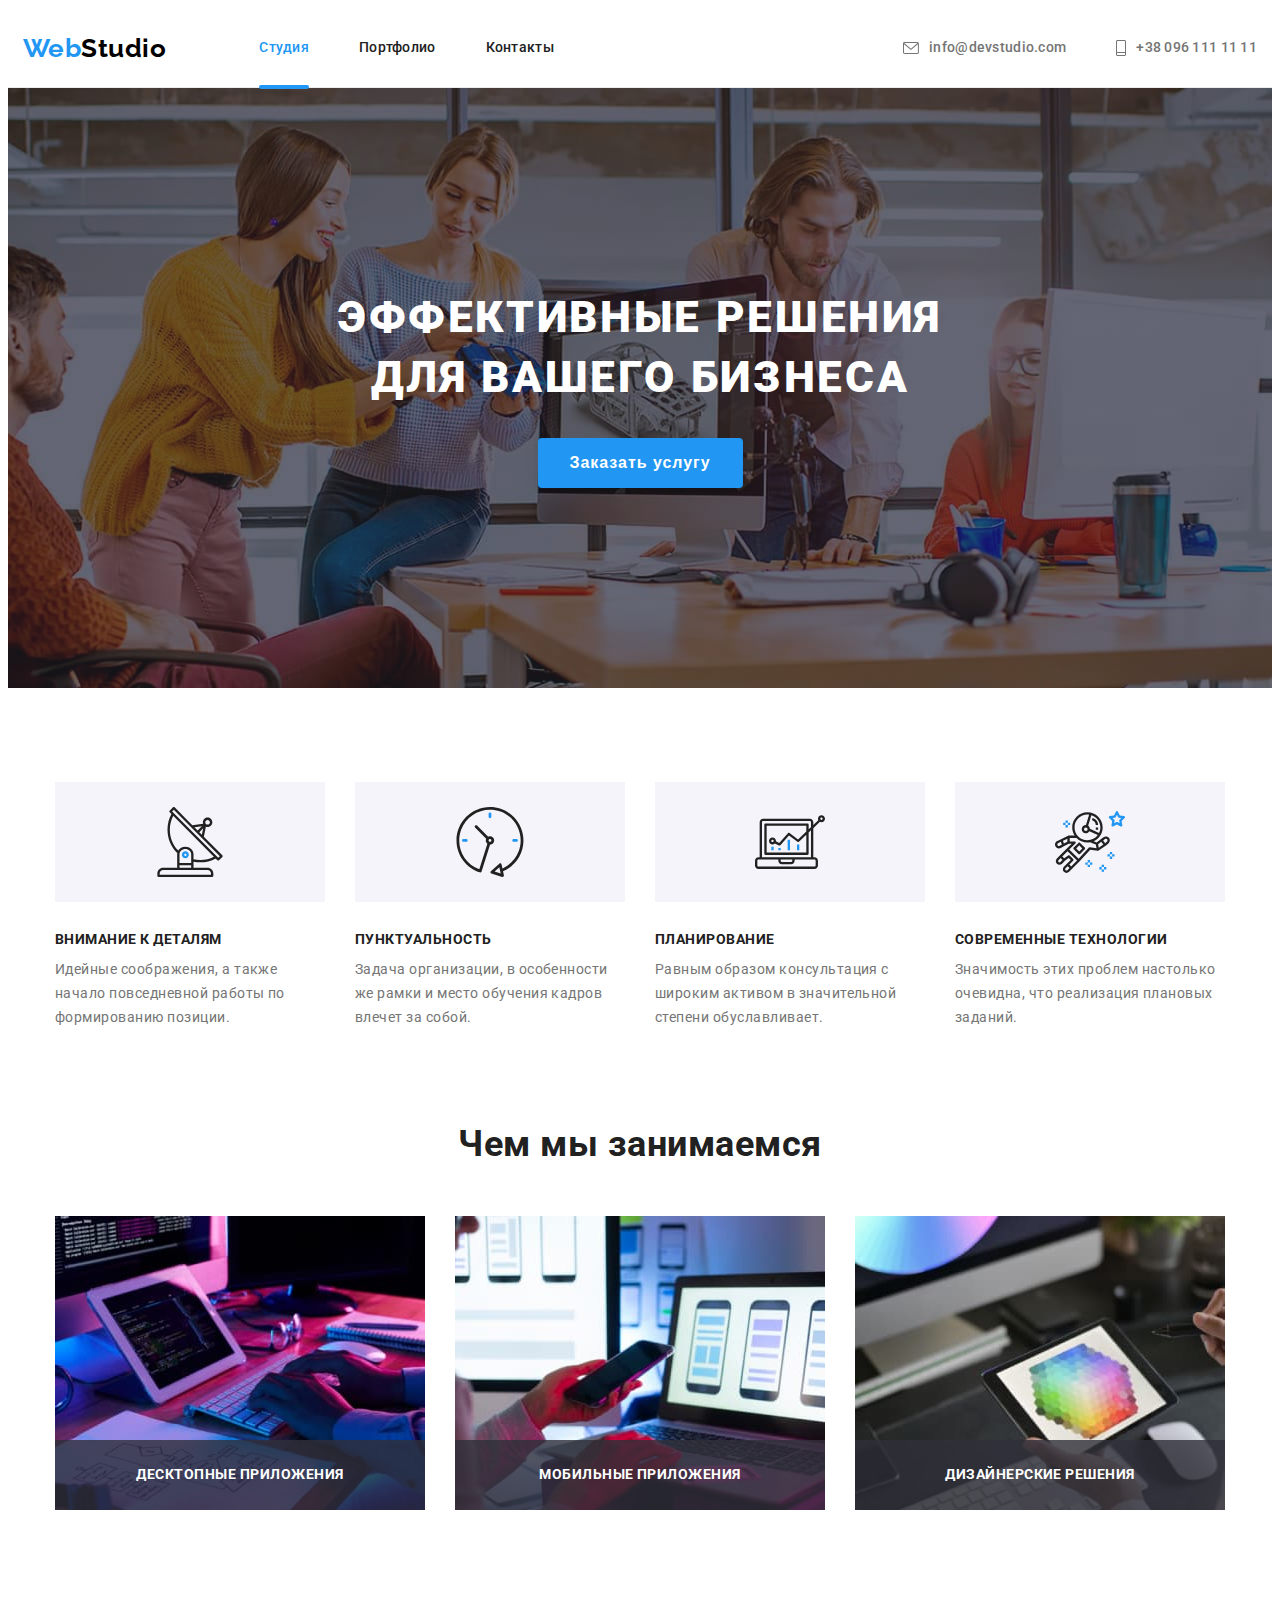
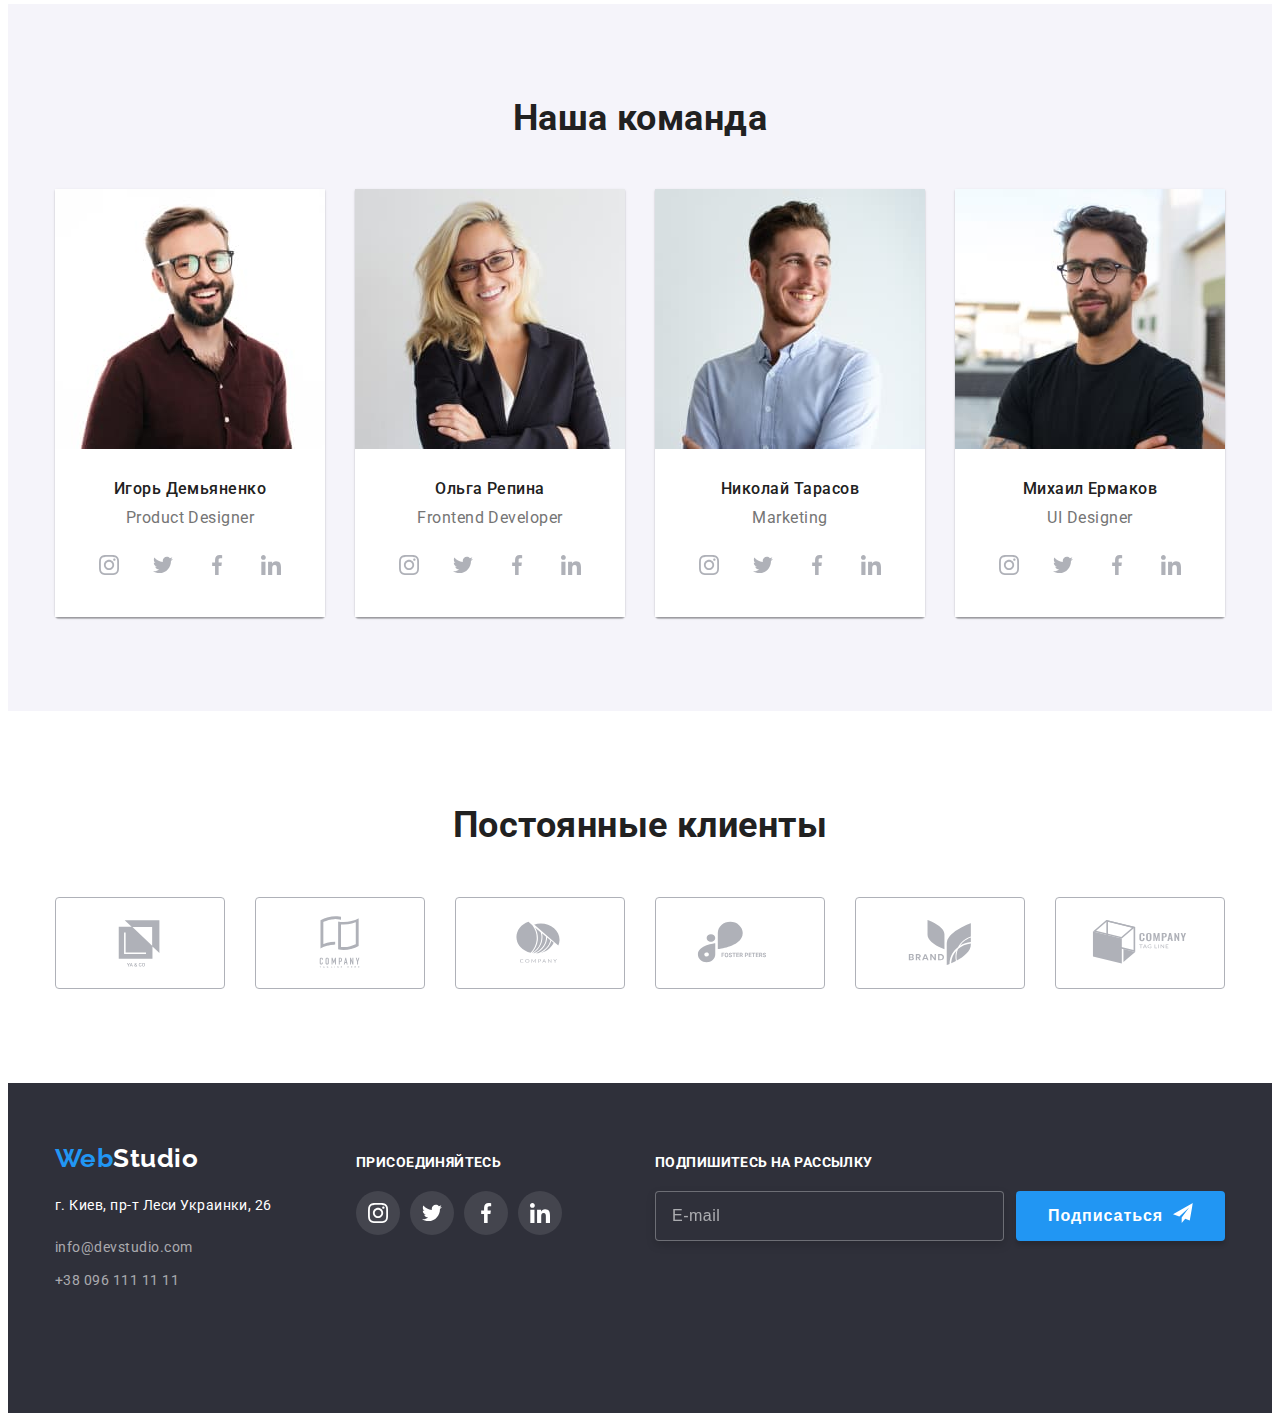
==== commit d99e7a32: "Добавляет изменения" ====
--- a/index.html
+++ b/index.html
@@ -155,7 +155,9 @@
             <li class="feature-list__item">
               <div class="icon-wrapper">
                 <svg class="features-list__icon" width="70" height="70">
-                  <use href="/images/icons.svg/features.svg#icon-antenna"></use>
+                  <use
+                    href="./images/icons.svg/features.svg#icon-antenna"
+                  ></use>
                 </svg>
               </div>
               <h3 class="feature-list__title">внимание к деталям</h3>
@@ -167,7 +169,7 @@
             <li class="feature-list__item">
               <div class="icon-wrapper">
                 <svg class="features-list__icon" width="70" height="70">
-                  <use href="/images/icons.svg/features.svg#icon-clock"></use>
+                  <use href="./images/icons.svg/features.svg#icon-clock"></use>
                 </svg>
               </div>
               <h3 class="feature-list__title">пунктуальность</h3>
@@ -179,7 +181,9 @@
             <li class="feature-list__item">
               <div class="icon-wrapper">
                 <svg class="features-list__icon" width="70" height="70">
-                  <use href="/images/icons.svg/features.svg#icon-diagram"></use>
+                  <use
+                    href="./images/icons.svg/features.svg#icon-diagram"
+                  ></use>
                 </svg>
               </div>
               <h3 class="feature-list__title">планирование</h3>
@@ -192,7 +196,7 @@
               <div class="icon-wrapper">
                 <svg class="features-list__icon" width="70" height="70">
                   <use
-                    href="/images/icons.svg/features.svg#icon-astronaut"
+                    href="./images/icons.svg/features.svg#icon-astronaut"
                   ></use>
                 </svg>
               </div>
@@ -215,8 +219,8 @@
             <li class="job-list__item">
               <img
                 class="job-list__img"
-                srcset="/images/img1_1x.jpg 1x, /images/img1_2x.jpg 2x"
-                src="/images/img1_1x.jpg"
+                srcset="./images/img1_1x.jpg 1x, ./images/img1_2x.jpg 2x"
+                src="./images/img1_1x.jpg"
                 alt=""
                 width="370"
                 height="294"
--- a/css/main.min.css
+++ b/css/main.min.css
@@ -1,2 +1,2 @@
-html{box-sizing:border-box}*,*::before,*::after{box-sizing:inherit}body{background-color:#fff;font-family:'Roboto', sans-serif;color:#212121;letter-spacing:0.03em}.container{width:1200px;padding:0 15px;margin:0 auto}@media screen and (min-width: 480px){.container{width:480px}}@media screen and (min-width: 768px){.container{width:768px}}@media screen and (min-width: 1200px){.container{width:1200px}}h1,h2,h3,h4{margin:0}h2{font-weight:bold;font-size:36px;line-height:1.17;text-align:center;color:#212121;margin-bottom:30px}@media screen and (min-width: 1200px){h2{margin-bottom:50px}}p{margin:0}ul{padding:0;margin:0;list-style:none}img{display:block;max-width:100%;height:auto}a{text-decoration:none}.section{padding:60px 0px}@media screen and (min-width: 1200px){.section{padding:94px 0}}.section__title{font-weight:700;font-size:36px;line-height:1.16;text-align:center;margin-top:0;margin-bottom:50px}.none{display:none}@media screen and (max-width: 480px){.img_mobile{display:block}}@media screen and (min-width: 481px){.img_mobile{display:none}}@media screen and (min-width: 769px){.img_mobile{display:none}}@media screen and (max-width: 480px){.img_tablet{display:none}}@media screen and (min-width: 481px){.img_tablet{display:block}}@media screen and (min-width: 769px){.img_tablet{display:none}}@media screen and (max-width: 480px){.img_desktop{display:none}}@media screen and (min-width: 481px){.img_desktop{display:none}}@media screen and (min-width: 769px){.img_desktop{display:block}}.page-header{height:60px;border-bottom:1px solid #ececec}@media screen and (max-width: 767px){.page-header{padding-top:16px}}@media screen and (min-width: 768px){.page-header{min-height:80px}}.page-header .nav{display:flex;align-items:center}@media screen and (max-width: 767px){.page-header .nav{width:100%}}.main-nav{display:flex;align-items:center;justify-content:space-between;width:100%;position:relative}.site-nav{display:none;margin-left:93px}@media screen and (min-width: 768px){.site-nav{display:flex;align-items:center}}.site-nav__item+.site-nav__item{margin-left:50px}.site-nav__link{position:relative;display:block;font-weight:500;font-size:14px;line-height:1.14;letter-spacing:0.02em;color:currentColor;padding-top:32px;padding-bottom:32px;transition:color 250ms cubic-bezier(0.4, 0, 0.2, 1)}.site-nav__link:hover,.site-nav__link:focus{color:#2196f3;fill:#2196f3}.contact{margin:0;padding:0;display:none}@media screen and (min-width: 768px){.contact{display:block}}@media screen and (min-width: 1200px){.contact{display:flex;justify-content:right;align-items:center}}.contact__item{display:flex;align-items:center}@media screen and (min-width: 768px) and (max-width: 1199px){.contact__item:not(:last-child){margin-bottom:10px}}@media screen and (min-width: 1200px){.contact__item:not(:first-child){margin-left:50px}}.contact__link{display:flex;align-items:center;color:#757575;fill:#757575;font-weight:500;font-size:14px;line-height:1.14;letter-spacing:0.02em;padding-top:32px;padding-bottom:32px;transition:color 250ms cubic-bezier(0.4, 0, 0.2, 1),fill 250ms cubic-bezier(0.4, 0, 0.2, 1)}.contact__link:hover,.contact__link:focus{color:#2196f3;fill:#2196f3}.site-nav__link--active{color:#2196f3;fill:#2196f3}.site-nav__link--active::after{position:absolute;content:'';width:100%;height:4px;bottom:-1px;left:0;background:#2196f3;border-radius:2px}.contact__icon{margin-right:10px}.menu-button{display:inline-flex;margin:0;padding:0;border:none;background-color:transparent;position:absolute;z-index:1000;top:-5px;right:10px}.menu-button:active{color:#2196f3}@media screen and (min-width: 768px){.menu-button{display:none}}.menu-button .icon-cross{display:none}.menu-button.is-open .icon-cross{display:block}.menu-button.is-open .icon-menu{display:none}.menu-container{display:none;position:fixed;overflow:scroll;top:0;left:0;width:100%;height:100%;background-color:#fff}.menu-container.is-open{display:block}.icon-cross,.icon-menu{transition:fill 250ms cubic-bezier(0.4, 0, 0.2, 1)}.icon-cross:hover,.icon-cross:focus{fill:#2196f3}.icon-menu:hover,.icon-menu:focus{fill:#2196f3}.mobile-menu__item{font-weight:500;font-size:40px;line-height:47px;letter-spacing:0.02em}.mobile-menu{font-weight:500;letter-spacing:0.02;margin-bottom:37.94vh}@media screen and (min-width: 480px){.mobile-menu{margin-bottom:302px}}.mobile-menu__item:not(:last-child){margin-bottom:4.02vh}@media screen and (min-width: 480px){.mobile-menu__item:not(:last-child){margin-bottom:32px}}.mobile-menu__link{font-size:8.333vw;line-height:1.175;color:#212121}.mobile-menu__link:hover,.mobile-menu__link:focus,.mobile-menu__link__link--active{color:#2196f3}@media screen and (min-width: 480px){.mobile-menu__link{font-size:40px}}.mobile-contacts{margin-bottom:8.04vh}@media screen and (min-width: 480px){.mobile-contacts{margin-bottom:64px}}.mobile-contacts__tel{font-size:7.083vw;display:block;line-height:1.176;color:#2196f3;margin-bottom:4.02vh}@media screen and (min-width: 480px){.mobile-contacts__tel{font-size:34px;margin-bottom:32px}}.mobile-contacts__email{display:block;font-size:5vw;line-height:1.167;color:#757575}.mobile-social{display:flex;width:100%}.mobile-social__link{display:block;font-size:3.75vw;line-height:1.22;color:#2196f3}.mobile-social__item:not(:last-child) .mobile-social__link{border-right:1px solid rgba(33,33,33,0.2);padding-right:2.083vw}@media screen and (min-width: 480px){.mobile-social__item:not(:last-child) .mobile-social__link{padding-right:10px}}.mobile-social__item:not(:first-child) .mobile-social__link{padding-left:2.083vw}@media screen and (min-width: 480px){.mobile-social__item:not(:first-child) .mobile-social__link{padding-left:10px}}.logo-web{color:#2196f3}.logo-studio{color:#000}.logo-studio--white{color:#fff}.logo{font-family:'Raleway', sans-serif;font-weight:700;font-size:26px;line-height:1.19;padding-top:24px;padding-bottom:25px}.logo:hover{color:#2196f3;transition:color 250ms cubic-bezier(0.4, 0, 0.2, 1)}.logotip{display:block;font-family:'Raleway', sans-serif;font-weight:700;font-size:26px;line-height:1.19;margin-bottom:20px;margin-right:0}.logotip:hover{color:#2196f3;transition:color 250ms cubic-bezier(0.4, 0, 0.2, 1)}.hero{background-image:linear-gradient(to right, rgba(47,48,58,0.4), rgba(47,48,58,0.4)),url("/images/hero_mobile_1x.jpg");background-color:#2f303a;background-repeat:no-repeat;background-position:center;background-size:cover;max-width:1600px;height:400px;text-align:center;padding-top:200px;padding-bottom:200px;margin-left:auto;margin-right:auto}@media screen and (min-width: 1200px){.hero{height:600px}}@media (min-device-pixel-ratio: 2), (min-resolution: 192dpi), (min-resolution: 2dppx){.hero{background-image:linear-gradient(rgba(47,48,58,0.4), rgba(47,48,58,0.4)),url("/images/hero_mobile_2x.jpg")}}@media screen and (min-width: 481px){.hero{background-image:linear-gradient(rgba(47,48,58,0.4), rgba(47,48,58,0.4)),url("/images/hero_tablet_1x.jpg")}}@media screen and (min-width: 481px) and (min-device-pixel-ratio: 2), screen and (min-width: 481px) and (min-resolution: 192dpi), screen and (min-width: 481px) and (min-resolution: 2dppx){.hero{background-image:linear-gradient(rgba(47,48,58,0.4), rgba(47,48,58,0.4)),url("/images/hero_tablet_2x.jpg")}}@media screen and (min-width: 769px){.hero{background-image:linear-gradient(rgba(47,48,58,0.4), rgba(47,48,58,0.4)),url("/images/hero_desktop_1x.jpg")}}@media screen and (min-width: 769px) and (min-device-pixel-ratio: 2), screen and (min-width: 769px) and (min-resolution: 192dpi), screen and (min-width: 769px) and (min-resolution: 2dppx){.hero{background-image:linear-gradient(rgba(47,48,58,0.4), rgba(47,48,58,0.4)),url("/images/hero_desktop_2x.jpg")}}.overlay{padding:118px 15px;width:100%;margin-right:auto;margin-left:auto}@media screen and (min-width: 480px){.overlay{width:480px}}@media screen and (min-width: 768px){.overlay{width:768px}}@media screen and (min-width: 1200px){.overlay{width:1200px;padding-top:200px;padding-bottom:200px}}.hero__title{color:#fff;font-weight:900;font-size:44px;line-height:1.36;letter-spacing:0.06em;text-transform:uppercase;font-weight:900;font-size:26px;line-height:1.615;margin:0 auto 30px auto;width:100%}@media screen and (min-width: 480px){.hero__title{width:360px}}@media screen and (min-width: 1200px){.hero__title{width:696px;font-size:44px;line-height:1.36}}.button{display:block;color:#fff;background-color:#2196f3;font-weight:700;font-size:16px;line-height:1.87;text-align:center;letter-spacing:0.06em;cursor:pointer;border-radius:4px;border:0;box-shadow:0px 4px 4px rgba(0,0,0,0.15);padding:10px 32px;margin:0 auto;min-width:200px;transition:background-color 250ms cubic-bezier(0.4, 0, 0.2, 1)}.modal__button{position:absolute;top:8px;right:8px;padding:0;width:30px;height:30px;display:flex;justify-content:center;align-items:center;background:#fff;border:1px solid rgba(0,0,0,0.1);border-radius:50%}.modal__button:hover,.modal__button:focus{cursor:pointer;transition:background-color 250ms cubic-bezier(0.4, 0, 0.2, 1)}.modal__icon{fill:currentColor;transition:fill 250ms cubic-bezier(0.4, 0, 0.2, 1)}.modal__icon:hover,.modal__icon:focus{fill:#2196f3}.btn-list__button-portfolio{display:block;background-color:#f5f4fa;font-weight:500;font-size:16px;line-height:1.62;text-align:center;cursor:pointer;outline:none;border:0;border-radius:4px;padding:6px 22px}.btn-list__button-all{display:block;color:#fff;background-color:#2196f3;font-weight:500;font-size:16px;line-height:1.62;text-align:center;outline:none;border:0;border-radius:4px;padding:6px 22px}.btn-list__button-all:hover,.btn-list__button-all:focus,.btn-list__button-portfolio:hover,.btn-list__button-portfolio:focus{color:#fff;background-color:#2196f3;outline:none;border:0;box-shadow:0px 3px 1px rgba(0,0,0,0.1),0px 1px 2px rgba(0,0,0,0.08),0px 2px 2px rgba(0,0,0,0.12);transition:background-color 250ms cubic-bezier(0.4, 0, 0.2, 1)}@media screen and (min-width: 768px){.feature-list{display:flex;flex-wrap:wrap;margin:-15px}}.feature-list .icon-wrapper{display:flex;align-content:center;justify-content:center;background-color:#f5f4fa;padding:25px 0;margin-bottom:30px}@media screen and (min-width: 768px){.feature-list__item{width:354px;margin:15px}}@media screen and (min-width: 1200px){.feature-list__item{width:270px}}@media screen and (max-width: 767px){.feature-list__item:not(:last-child){margin-bottom:30px}}.feature-list__title{font-weight:700;font-size:14px;line-height:1.14;text-transform:uppercase;margin-top:0;margin-bottom:10px}@media screen and (max-width: 1199px){.feature-list__title{text-align:center}}.feature-list__text{color:#757575;font-size:14px;line-height:1.71;margin:0;padding:0}.job{display:none;padding-top:0}@media screen and (min-width: 1200px){.job{display:block}}.job-list{display:flex;flex-wrap:wrap}.job-list__item{position:relative}.job-list__item:not(:last-child){margin-right:30px}.job-list__img{display:block;max-width:100%}.job-list__text{position:absolute;margin:0;padding:0;bottom:0;left:0;width:100%;height:70px;display:flex;justify-content:center;align-items:center;background:rgba(47,48,58,0.8);font-weight:700;font-size:14px;line-height:1.14;text-align:center;text-transform:uppercase;color:#fff}.team{background-color:#f5f4fa}@media screen and (min-width: 768px){.team-list{display:flex;flex-wrap:wrap;margin-bottom:-15px}}@media screen and (min-width: 768px) and (min-width: 480px){.team-list{margin:-15px}}.team-list__item{background:#fff;box-shadow:0px 1px 3px rgba(0,0,0,0.12),0px 1px 1px rgba(0,0,0,0.14),0px 2px 1px rgba(0,0,0,0.2);border-radius:0px 0px 4px 4px;margin-bottom:15px}@media screen and (min-width: 480px){.team-list__item{margin:15px}}@media screen and (min-width: 768px){.team-list__item{width:354px}}@media screen and (min-width: 1200px){.team-list__item{width:270px}}.team-list__img{max-width:100%;height:auto}.team-list__card{background:#fff;margin:0;padding:30px 32px}.team-list__title{margin-bottom:10px;padding:0;font-weight:500;font-size:16px;line-height:1.19;text-align:center;color:#212121}.team-list__text{color:#757575;font-size:16px;line-height:1.19;text-align:center;margin-bottom:16px;padding:0}.social-networks{display:flex;justify-content:space-between;width:206px;margin-left:auto;margin-right:auto}.social-networks__item{box-shadow:none}.social-networks__item+.social-networks__item{margin-left:10px}.social-networks__link{display:flex;justify-content:center;align-items:center;width:44px;height:44px;border-radius:50%;background:#fff;fill:#afb1b8;transition:background-color 250ms cubic-bezier(0.4, 0, 0.2, 1),fill 250ms cubic-bezier(0.4, 0, 0.2, 1)}.social-networks__link:hover,.social-networks__link:focus{fill:#fff;background:#2196f3;cursor:pointer}.company-list{display:flex;justify-content:center;flex-wrap:wrap;margin:-15px}.company-list__item{margin:15px;outline:none}.company-list__link{fill:#afb1b8;display:flex;align-items:center;justify-content:center;width:170px;height:92px;border:1px solid #afb1b8;border-radius:4px;transition:fill 250ms cubic-bezier(0.4, 0, 0.2, 1),border-color 250ms cubic-bezier(0.4, 0, 0.2, 1)}.company-list__link:hover,.company-list__link:focus{fill:#2196f3;border:1px solid #2196f3;transition:fill 250ms cubic-bezier(0.4, 0, 0.2, 1),border-color 250ms cubic-bezier(0.4, 0, 0.2, 1)}.page-footer{background-color:#2f303a;padding-top:60px;padding-bottom:60px}.page-footer .container{display:flex}@media screen and (max-width: 1199px){.page-footer .container{align-items:center;flex-direction:column}}@media screen and (max-width: 767px){.page-footer .container{padding-left:15px;padding-right:15px}}@media screen and (min-width: 1200px){.page-footer .container{align-items:baseline}}.page-footer__container{display:flex}@media screen and (max-width: 767px){.page-footer__container{align-items:center;flex-direction:column}}@media screen and (min-width: 768px){.page-footer__container{align-items:baseline;justify-content:center;margin-bottom:60px}}.footer-address{display:flex;flex-direction:column}@media screen and (max-width: 1199px){.footer-address{align-items:center}}@media screen and (max-width: 767px){.footer-address{margin-bottom:60px}}@media screen and (min-width: 768px){.footer-address{margin-right:165px}}@media screen and (min-width: 1200px){.footer-address{width:231px;margin-right:70px}}.address{font-style:normal}.footer-list{display:flex;flex-direction:column}@media screen and (max-width: 1199px){.footer-list{align-items:center}}.address__town{color:#fff;font-size:14px;line-height:1.71;margin-top:0;margin-bottom:9px}.footer-list__item:not(:last-child){margin-bottom:8px}@media screen and (min-width: 1200px){.footer-list__item:not(:last-child){margin-bottom:9px}}.footer-list__link{color:rgba(255,255,255,0.6);font-size:14px;line-height:1.71;transition:color 250ms cubic-bezier(0.4, 0, 0.2, 1)}.footer-list__link:hover,.footer-list__link:focus{color:#2196f3}.footer-social{width:206px}@media screen and (max-width: 767px){.footer-social{margin-bottom:60px}}@media screen and (min-width: 1200px){.footer-social{margin-right:93px}}.footer__title{color:#fff;font-weight:700;font-size:14px;line-height:1.14;letter-spacing:0.03em;margin-top:0;margin-bottom:20px;text-transform:uppercase}@media screen and (max-width: 1199px){.footer__title{text-align:center}}.footer-social-list{display:flex}.footer-social-list__item+.footer-social-list__item{margin-left:10px}.footer-social-list__link{display:inline-flex;justify-content:center;align-items:center;width:44px;height:44px;border-radius:50%;fill:#fff;background:rgba(255,255,255,0.1)}.footer-social-list__link:hover,.footer-social-list__link:focus{background:#2196f3;transition:background-color 250ms cubic-bezier(0.4, 0, 0.2, 1)}.subscribe{width:570px}.subscribe__form{display:flex}.subscribe__input-mail{width:358px;height:50px;padding:15px 16px;margin-right:12px;font-size:16px;line-height:1.25;align-items:center;letter-spacing:0.03em;color:rgba(255,255,255,0.6);background:#2f303a;border:1px solid rgba(255,255,255,0.3);filter:drop-shadow(0px 4px 4px rgba(0,0,0,0.15));border-radius:4px}.subscribe__input-mail::placeholder{color:rgba(255,255,255,0.6)}.subscribe .button{display:flex}.subscribe__icon{fill:currentColor;width:24px;height:24px;margin-left:10px}.btn-list{display:flex;margin-bottom:50px;justify-content:center}.btn-list__item:hover,.btn-list__item:focus{box-shadow:0px 3px 1px rgba(0,0,0,0.1),0px 1px 2px rgba(0,0,0,0.08),0px 2px 2px rgba(0,0,0,0.12);cursor:pointer;transition:background-color 250ms cubic-bezier(0.4, 0, 0.2, 1),box-shadow 250ms cubic-bezier(0.4, 0, 0.2, 1)}.btn-list__item+.btn-list__item{margin-left:8px}.portfolio-list{display:flex;flex-wrap:wrap}.portfolio-list__item{width:370px;margin-right:30px;margin-bottom:30px;border:1px solid #eeeeee}.portfolio-list__item:hover,.portfolio-list__item:focus{box-shadow:0px 1px 1px rgba(0,0,0,0.12),0px 4px 4px rgba(0,0,0,0.06),1px 4px 6px rgba(0,0,0,0.16);cursor:pointer;transition:box-shadow 250ms cubic-bezier(0.4, 0, 0.2, 1)}.portfolio-list__item:nth-child(3n){margin-right:0}.portfolio-list__item:nth-last-child(-n+3){margin-bottom:0}.portfolio-list__link{display:block;color:#757575;transition:box-shadow 250ms cubic-bezier(0.4, 0, 0.2, 1)}.portfolio-list__link:hover,.portfolio-list__link:focus{box-shadow:0px 1px 1px rgba(0,0,0,0.12),0px 4px 4px rgba(0,0,0,0.06),1px 4px 6px rgba(0,0,0,0.16);transition:box-shadow 250ms cubic-bezier(0.4, 0, 0.2, 1)}.portfolio-list .card{position:relative;overflow:hidden}.card__img{display:block}.card__overlay{position:absolute;z-index:1;display:flex;align-items:center;width:100%;height:294px;background:#2196f3;padding:24px;transition:transform 250ms cubic-bezier(0.4, 0, 0.2, 1)}.portfolio-list__link:hover .card__overlay,.portfolio-list__link:focus .card__overlay{transform:translateY(-100%);transition:background-color 250ms cubic-bezier(0.4, 0, 0.2, 1),transform 250ms cubic-bezier(0.4, 0, 0.2, 1)}.card__text{font-size:18px;line-height:1.556;color:#fff;margin:0;padding:0;bottom:0}.portfolio-list .portfolio-card{padding:20px 24px;border:1px solid #eeeeee}.portfolio-card__title{font-weight:700;font-size:18px;line-height:2;letter-spacing:0.06em;margin-top:0;margin-bottom:4px;color:#212121}.portfolio-card__text{color:#757575;font-size:16px;line-height:1.87;margin-top:0;margin-bottom:0}.backdrop{position:fixed;top:0;left:0;z-index:1001;width:100%;height:100%;background:rgba(0,0,0,0.2);opacity:1;transition:opacity 250ms cubic-bezier(0.4, 0, 0.2, 1);overflow-y:scroll;padding:93px 15px 94px}@media screen and (min-width: 768px){.backdrop{padding:208px 159px 207px}}.backdrop.is-hidden{opacity:0;pointer-events:none}.backdrop.is-hidden .modal{transform:translate(-50%, -50%) scale(0.9)}.modal{width:100%;position:relative;transition:transform 250ms cubic-bezier(0.4, 0, 0.2, 1);background-color:#fff;box-shadow:0px 1px 3px rgba(0,0,0,0.12),0px 1px 1px rgba(0,0,0,0.14),0px 2px 1px rgba(0,0,0,0.2);border-radius:4px}@media screen and (min-width: 768px){.modal{position:absolute;top:50%;left:50%;width:450px;height:609px;transform:translate(-50%, -50%) scale(1)}}@media screen and (min-width: 1200px){.modal{height:581px;width:528px}}.form{padding:40px}.form__caption{color:#212121;font-weight:700;font-size:20px;line-height:1.15;text-align:center;letter-spacing:0.03em;margin-top:0;margin-bottom:12px}@media screen and (min-width: 1200px){.form__caption{line-height:1.15}}.form__label{display:flex;flex-direction:column;margin-bottom:10px}.form__text{color:#757575;font-size:12px;line-height:1.16;letter-spacing:0.01em;margin-bottom:4px}.form__field{display:flex;position:relative}.form__input{width:100%;height:40px;padding-left:42px;padding-right:42px;font-size:14px;line-height:1.14;letter-spacing:0.01em;border:1px solid rgba(33,33,33,0.2);border-radius:4px;transition:border-color 250ms cubic-bezier(0.4, 0, 0.2, 1)}.form__input:focus{outline:none;border-color:#2196f3}.form__icon{position:absolute;left:12px;top:50%;transform:translateY(-50%);fill:currentColor;transition:color 250ms cubic-bezier(0.4, 0, 0.2, 1)}.form__comment{width:100%;height:120px;padding:12px 16px;font-size:14px;line-height:1.14;letter-spacing:0.01em;border:1px solid rgba(33,33,33,0.2);border-radius:4px;transition:border-color 250ms cubic-bezier(0.4, 0, 0.2, 1);resize:none}.form__comment:focus{outline:none;border-color:#2196f3}.form__comment:placeholder-shown{color:rgba(117,117,117,0.5)}.form__input:focus+.form__icon{color:#2196f3}.form__agree{display:flex;align-items:center;justify-content:center;font-size:14px;line-height:1.71;letter-spacing:0.03em;color:#757575}.form__check{display:inline-flex;margin-right:7px;cursor:pointer}.form__check-icon{width:16px;height:15px;border:2px solid #212121;border-radius:2px;margin-right:7px;transition:background-color 250ms cubic-bezier(0.4, 0, 0.2, 1),border-color 250ms cubic-bezier(0.4, 0, 0.2, 1),background-image 250ms cubic-bezier(0.4, 0, 0.2, 1)}.form__check:checked+.form__check-icon{background-color:#2196f3;border-color:#2196f3}.form__link{color:#2196f3;text-decoration:underline}.btn-send{margin-top:30px}
+html{box-sizing:border-box}*,*::before,*::after{box-sizing:inherit}body{background-color:#fff;font-family:'Roboto', sans-serif;color:#212121;letter-spacing:0.03em}.container{width:1200px;padding:0 15px;margin:0 auto}@media screen and (min-width: 480px){.container{width:480px}}@media screen and (min-width: 768px){.container{width:768px}}@media screen and (min-width: 1200px){.container{width:1200px}}h1,h2,h3,h4{margin:0}h2{font-weight:bold;font-size:36px;line-height:1.17;color:#212121;margin-bottom:30px}@media screen and (min-width: 1200px){h2{margin-bottom:50px}}p{margin:0}ul{padding:0;margin:0;list-style:none}img{display:block;max-width:100%;height:auto}a{text-decoration:none}.section{padding:60px 0px}@media screen and (min-width: 1200px){.section{padding:94px 0}}.section__title{font-weight:700;font-size:36px;line-height:1.16;text-align:center;margin-top:0;margin-bottom:50px}.none{display:none}@media screen and (max-width: 480px){.img_mobile{display:block}}@media screen and (min-width: 481px){.img_mobile{display:none}}@media screen and (min-width: 769px){.img_mobile{display:none}}@media screen and (max-width: 480px){.img_tablet{display:none}}@media screen and (min-width: 481px){.img_tablet{display:block}}@media screen and (min-width: 769px){.img_tablet{display:none}}@media screen and (max-width: 480px){.img_desktop{display:none}}@media screen and (min-width: 481px){.img_desktop{display:none}}@media screen and (min-width: 769px){.img_desktop{display:block}}.page-header{height:60px;border-bottom:1px solid #ececec}@media screen and (max-width: 767px){.page-header{padding-top:16px}}@media screen and (min-width: 768px){.page-header{min-height:80px}}.main-nav{position:relative;display:flex;align-items:center;justify-content:space-between;width:100%}.page-header .nav{display:flex;align-items:center}@media screen and (max-width: 767px){.page-header .nav{width:100%}}.site-nav{display:none;margin-left:93px}@media screen and (min-width: 768px){.site-nav{display:flex;align-items:center}}.site-nav__item:not(:first-child){margin-left:50px}.site-nav__link{position:relative;display:block;align-items:center;font-weight:500;font-size:14px;line-height:1.14;letter-spacing:0.02em;color:currentColor;padding-top:32px;padding-bottom:32px;transition:color 250ms cubic-bezier(0.4, 0, 0.2, 1)}.site-nav__link:hover,.site-nav__link:focus{color:#2196f3;fill:#2196f3}.site-nav__link--active{color:#2196f3;fill:#2196f3}.site-nav__link--active::after{position:absolute;content:'';width:100%;height:4px;bottom:-1px;left:0;background:#2196f3;border-radius:2px}.contact{display:none}@media screen and (min-width: 768px){.contact{display:block}}@media screen and (min-width: 1200px){.contact{display:flex;justify-content:right;align-items:center}}@media screen and (min-width: 768px) and (max-width: 1199px){.contact__item:not(:last-child){margin-bottom:10px}}@media screen and (min-width: 1200px){.contact__item:not(:first-child){margin-left:50px}}.contact__link{display:flex;align-items:center;color:#757575;fill:#757575;font-weight:500;font-size:14px;line-height:1.14;letter-spacing:0.02em;transition:color 250ms cubic-bezier(0.4, 0, 0.2, 1),fill 250ms cubic-bezier(0.4, 0, 0.2, 1)}.contact__link:hover,.contact__link:focus{color:#2196f3;fill:#2196f3}.contact__icon{margin-right:10px}.menu-button{display:inline-flex;margin:0;padding:0;border:none;background-color:transparent;position:absolute;z-index:1000;top:-5px;right:10px}.menu-button:active{color:#2196f3}@media screen and (min-width: 768px){.menu-button{display:none}}.menu-button .icon-cross{display:none}.menu-button.is-open .icon-cross{display:block}.menu-button.is-open .icon-menu{display:none}.menu-container{display:none;position:fixed;overflow:scroll;top:0;left:0;width:100%;height:100%;background-color:#fff;padding:48px 40px;z-index:999}.menu-container.is-open{display:block}.icon-cross,.icon-menu{transition:fill 250ms cubic-bezier(0.4, 0, 0.2, 1)}.icon-cross:hover,.icon-cross:focus{fill:#2196f3}.icon-menu:hover,.icon-menu:focus{fill:#2196f3}.mobile-menu{font-weight:500;letter-spacing:0.02;margin-bottom:37.94vh}@media screen and (min-width: 480px){.mobile-menu{margin-bottom:302px}}.mobile-menu__item:not(:last-child){margin-bottom:4.02vh}@media screen and (min-width: 480px){.mobile-menu__item:not(:last-child){margin-bottom:32px}}.mobile-menu__link{font-size:8.333vw;line-height:1.175;color:#212121}.mobile-menu__link:hover,.mobile-menu__link:focus,.mobile-menu__link__link--active{color:#2196f3}@media screen and (min-width: 480px){.mobile-menu__link{font-size:40px}}.mobile-contacts{margin-bottom:8.04vh}@media screen and (min-width: 480px){.mobile-contacts{margin-bottom:64px}}.mobile-contacts__tel{font-size:7.083vw;display:block;line-height:1.176;color:#2196f3;margin-bottom:4.02vh}@media screen and (min-width: 480px){.mobile-contacts__tel{font-size:34px;margin-bottom:32px}}.mobile-contacts__email{display:block;font-size:5vw;line-height:1.167;color:#757575}.mobile-social{display:flex;width:100%}.mobile-social__link{display:block;font-size:3.75vw;line-height:1.22;color:#2196f3}.mobile-social__item:not(:last-child) .mobile-social__link{border-right:1px solid rgba(33,33,33,0.2);padding-right:2.083vw}@media screen and (min-width: 480px){.mobile-social__item:not(:last-child) .mobile-social__link{padding-right:10px}}.mobile-social__item:not(:first-child) .mobile-social__link{padding-left:2.083vw}@media screen and (min-width: 480px){.mobile-social__item:not(:first-child) .mobile-social__link{padding-left:10px}}.logo-web{color:#2196f3}.logo-studio{color:#000}.logo-studio--white{color:#fff}.logo{font-family:'Raleway', sans-serif;font-weight:700;font-size:26px;line-height:1.19}.logo:hover{color:#2196f3;transition:color 250ms cubic-bezier(0.4, 0, 0.2, 1)}.logotip{display:block;font-family:'Raleway', sans-serif;font-weight:700;font-size:26px;line-height:1.19;margin-bottom:20px;margin-right:0}.logotip:hover{color:#2196f3;transition:color 250ms cubic-bezier(0.4, 0, 0.2, 1)}.hero{background-color:#2f303a;background-image:linear-gradient(to right, rgba(47,48,58,0.4), rgba(47,48,58,0.4)),url("../images/hero_mobile_1x.jpg");background-repeat:no-repeat;background-position:center;background-size:cover;max-width:1600px;height:400px;text-align:center;padding-top:200px;padding-bottom:200px;margin-left:auto;margin-right:auto}@media screen and (min-width: 1200px){.hero{height:600px}}@media (min-device-pixel-ratio: 2), (min-resolution: 192dpi), (min-resolution: 2dppx){.hero{background-image:linear-gradient(rgba(47,48,58,0.4), rgba(47,48,58,0.4)),url("../images/hero_mobile_2x.jpg")}}@media screen and (min-width: 481px){.hero{background-image:linear-gradient(rgba(47,48,58,0.4), rgba(47,48,58,0.4)),url("../images/hero_tablet_1x.jpg")}}@media screen and (min-width: 481px) and (min-device-pixel-ratio: 2), screen and (min-width: 481px) and (min-resolution: 192dpi), screen and (min-width: 481px) and (min-resolution: 2dppx){.hero{background-image:linear-gradient(rgba(47,48,58,0.4), rgba(47,48,58,0.4)),url("../images/hero_tablet_2x.jpg")}}@media screen and (min-width: 769px){.hero{background-image:linear-gradient(rgba(47,48,58,0.4), rgba(47,48,58,0.4)),url("../images/hero_desktop_1x.jpg")}}@media screen and (min-width: 769px) and (min-device-pixel-ratio: 2), screen and (min-width: 769px) and (min-resolution: 192dpi), screen and (min-width: 769px) and (min-resolution: 2dppx){.hero{background-image:linear-gradient(rgba(47,48,58,0.4), rgba(47,48,58,0.4)),url("../images/hero_desktop_2x.jpg")}}.overlay{padding:118px 15px;width:100%;margin-right:auto;margin-left:auto}@media screen and (min-width: 480px){.overlay{width:480px}}@media screen and (min-width: 768px){.overlay{width:768px}}@media screen and (min-width: 1200px){.overlay{width:1200px;padding-top:200px;padding-bottom:200px}}.hero__title{color:#fff;font-weight:900;font-size:26px;line-height:1.615;margin:0 auto 30px;width:100%;letter-spacing:0.06em;text-transform:uppercase}@media screen and (min-width: 480px){.hero__title{width:360px}}@media screen and (min-width: 1200px){.hero__title{width:696px;font-size:44px;line-height:1.36}}.button{display:block;color:#fff;background-color:#2196f3;font-weight:700;font-size:16px;line-height:1.87;text-align:center;letter-spacing:0.06em;cursor:pointer;border-radius:4px;border:0;box-shadow:0px 4px 4px rgba(0,0,0,0.15);padding:10px 32px;margin:0 auto;min-width:200px;transition:background-color 250ms cubic-bezier(0.4, 0, 0.2, 1)}.modal__button{position:absolute;top:8px;right:8px;padding:0;width:30px;height:30px;display:flex;justify-content:center;align-items:center;background:#fff;border:1px solid rgba(0,0,0,0.1);border-radius:50%}.modal__button:hover,.modal__button:focus{cursor:pointer;transition:background-color 250ms cubic-bezier(0.4, 0, 0.2, 1)}.modal__icon{fill:currentColor;transition:fill 250ms cubic-bezier(0.4, 0, 0.2, 1)}.modal__icon:hover,.modal__icon:focus{fill:#2196f3}.btn-list__button-portfolio{display:block;background-color:#f5f4fa;font-weight:500;font-size:16px;line-height:1.62;text-align:center;cursor:pointer;outline:none;border:0;border-radius:4px;padding:6px 22px;font-family:inherit;transition:background-color 250ms cubic-bezier(0.4, 0, 0.2, 1),color 250ms cubic-bezier(0.4, 0, 0.2, 1),box-shadow 250ms cubic-bezier(0.4, 0, 0.2, 1)}.btn-list__button-all{display:block;color:#fff;background-color:#2196f3;font-weight:500;font-size:16px;line-height:1.62;text-align:center;outline:none;border:0;border-radius:4px;padding:6px 22px;font-family:inherit;transition:background-color 250ms cubic-bezier(0.4, 0, 0.2, 1),color 250ms cubic-bezier(0.4, 0, 0.2, 1),box-shadow 250ms cubic-bezier(0.4, 0, 0.2, 1)}.btn-list__button-all:hover,.btn-list__button-all:focus,.btn-list__button-portfolio:hover,.btn-list__button-portfolio:focus{color:#fff;background-color:#2196f3;outline:none;border:0;box-shadow:0px 3px 1px rgba(0,0,0,0.1),0px 1px 2px rgba(0,0,0,0.08),0px 2px 2px rgba(0,0,0,0.12)}@media screen and (min-width: 768px){.feature-list{display:flex;flex-wrap:wrap;margin:-15px}}.feature-list .icon-wrapper{display:flex;justify-content:center;background-color:#f5f4fa;padding:25px 0;margin-bottom:30px}@media screen and (min-width: 768px){.feature-list__item{width:354px;margin:15px}}@media screen and (min-width: 1200px){.feature-list__item{width:270px}}@media screen and (max-width: 767px){.feature-list__item:not(:last-child){margin-bottom:30px}}.feature-list__title{font-weight:700;font-size:14px;line-height:1.14;text-transform:uppercase;margin-bottom:10px}@media screen and (max-width: 1199px){.feature-list__title{text-align:center}}.feature-list__text{color:#757575;font-size:14px;line-height:1.71;padding:0}.job{display:none;padding-top:0}@media screen and (min-width: 1200px){.job{display:block}}.job-list{display:flex;flex-wrap:wrap}.job-list__item{position:relative}.job-list__item:not(:last-child){margin-right:30px}.job-list__img{display:block;max-width:100%}.job-list__text{position:absolute;padding:0;bottom:0;left:0;width:100%;height:70px;display:flex;justify-content:center;align-items:center;background:rgba(47,48,58,0.8);font-weight:700;font-size:14px;line-height:1.14;text-align:center;text-transform:uppercase;color:#fff}.team{background-color:#f5f4fa}@media screen and (min-width: 768px){.team-list{display:flex;flex-wrap:wrap;margin-bottom:-15px}}@media screen and (min-width: 768px) and (min-width: 480px){.team-list{margin:-15px}}.team-list__item{background:#fff;box-shadow:0px 1px 3px rgba(0,0,0,0.12),0px 1px 1px rgba(0,0,0,0.14),0px 2px 1px rgba(0,0,0,0.2);border-radius:0px 0px 4px 4px;margin-bottom:15px}@media screen and (min-width: 480px){.team-list__item{margin:15px}}@media screen and (min-width: 768px){.team-list__item{width:354px}}@media screen and (min-width: 1200px){.team-list__item{width:270px}}.team-list__img{max-width:100%;height:auto}.team-list__card{background:#fff;margin:0;padding:30px 32px}.team-list__title{margin-bottom:10px;padding:0;font-weight:500;font-size:16px;line-height:1.19;text-align:center;color:#212121}.team-list__text{color:#757575;font-size:16px;line-height:1.19;text-align:center;margin-bottom:16px;padding:0}.social-networks{display:flex;justify-content:space-between;width:206px;margin-left:auto;margin-right:auto}.social-networks__item{box-shadow:none}.social-networks__item+.social-networks__item{margin-left:10px}.social-networks__link{display:flex;justify-content:center;align-items:center;width:44px;height:44px;border-radius:50%;background:#fff;fill:#afb1b8;transition:background-color 250ms cubic-bezier(0.4, 0, 0.2, 1),fill 250ms cubic-bezier(0.4, 0, 0.2, 1)}.social-networks__link:hover,.social-networks__link:focus{fill:#fff;background:#2196f3;cursor:pointer}.company-list{display:flex;justify-content:center;flex-wrap:wrap;margin:-15px}.company-list__item{margin:15px;outline:none}.company-list__link{fill:#afb1b8;display:flex;align-items:center;justify-content:center;width:170px;height:92px;border:1px solid #afb1b8;border-radius:4px;transition:fill 250ms cubic-bezier(0.4, 0, 0.2, 1),border-color 250ms cubic-bezier(0.4, 0, 0.2, 1)}.company-list__link:hover,.company-list__link:focus{fill:#2196f3;border:1px solid #2196f3}.page-footer{background-color:#2f303a;padding:60px 0}.page-footer .container{display:flex}@media screen and (max-width: 1199px){.page-footer .container{align-items:center;flex-direction:column}}@media screen and (max-width: 767px){.page-footer .container{padding-left:15px;padding-right:15px}}@media screen and (min-width: 1200px){.page-footer .container{align-items:baseline}}.page-footer__container{display:flex}@media screen and (max-width: 767px){.page-footer__container{align-items:center;flex-direction:column}}@media screen and (min-width: 768px){.page-footer__container{align-items:baseline;justify-content:center;margin-bottom:60px}}.footer-address{display:flex;flex-direction:column}@media screen and (max-width: 1199px){.footer-address{align-items:center}}@media screen and (max-width: 767px){.footer-address{margin-bottom:60px}}@media screen and (min-width: 768px){.footer-address{margin-right:165px}}@media screen and (min-width: 1200px){.footer-address{width:231px;margin-right:70px}}.address{font-style:normal}.footer-list{display:flex;flex-direction:column}@media screen and (max-width: 1199px){.footer-list{align-items:center}}.address__town{color:#fff;font-size:14px;line-height:1.71;margin-top:0;margin-bottom:9px}.footer-list__item:not(:last-child){margin-bottom:8px}@media screen and (min-width: 1200px){.footer-list__item:not(:last-child){margin-bottom:9px}}.footer-list__link{color:rgba(255,255,255,0.6);font-size:14px;line-height:1.71;transition:color 250ms cubic-bezier(0.4, 0, 0.2, 1)}.footer-list__link:hover,.footer-list__link:focus{color:#2196f3}.footer-social{width:206px}@media screen and (max-width: 767px){.footer-social{margin-bottom:60px}}@media screen and (min-width: 1200px){.footer-social{margin-right:93px}}.footer__title{color:#fff;font-weight:700;font-size:14px;line-height:1.14;letter-spacing:0.03em;margin-top:0;margin-bottom:20px;text-transform:uppercase}@media screen and (max-width: 1199px){.footer__title{text-align:center}}.footer-social-list{display:flex}.footer-social-list__item+.footer-social-list__item{margin-left:10px}.footer-social-list__link{display:inline-flex;justify-content:center;align-items:center;width:44px;height:44px;border-radius:50%;fill:#fff;background:rgba(255,255,255,0.1)}.footer-social-list__link:hover,.footer-social-list__link:focus{background:#2196f3;transition:background-color 250ms cubic-bezier(0.4, 0, 0.2, 1)}.subscribe{width:570px}@media screen and (min-width: 1200px){.subscribe{width:570px}}.subscribe__form{display:flex}@media screen and (max-width: 1199px){.subscribe__form{align-items:center;flex-direction:column}}.subscribe__input-mail{width:100%;height:50px;padding:15px 16px;font-size:16px;line-height:1.25;align-items:center;letter-spacing:0.03em;color:rgba(255,255,255,0.6);background:#2f303a;border:1px solid rgba(255,255,255,0.3);filter:drop-shadow(0px 4px 4px rgba(0,0,0,0.15));border-radius:4px}@media screen and (min-width: 480px){.subscribe__input-mail{width:450px}}@media screen and (min-width: 1200px){.subscribe__input-mail{width:358px}}@media screen and (max-width: 1199px){.subscribe__input-mail{margin-bottom:20px}}@media screen and (min-width: 1200px){.subscribe__input-mail{margin-right:12px}}.subscribe__input-mail::placeholder{color:rgba(255,255,255,0.6)}.subscribe .button{display:flex}.subscribe__icon{fill:currentColor;width:24px;height:24px;margin-left:10px}.btn-list{display:flex;flex-wrap:wrap;margin-right:-8px;margin-top:-15px;margin-bottom:40px;border:1px solid transparent}@media screen and (min-width: 768px){.btn-list{justify-content:center;margin-bottom:30px}}@media screen and (min-width: 1200px){.btn-list{margin-bottom:50px}}.btn-list__item{margin-right:8px;margin-top:15px;transition:background-color 250ms cubic-bezier(0.4, 0, 0.2, 1),box-shadow 250ms cubic-bezier(0.4, 0, 0.2, 1)}.btn-list__item:hover,.btn-list__item:focus{box-shadow:0px 3px 1px rgba(0,0,0,0.1),0px 1px 2px rgba(0,0,0,0.08),0px 2px 2px rgba(0,0,0,0.12);cursor:pointer}.btn-list__item+.btn-list__item{margin-left:8px}.portfolio-list{margin-bottom:-30px}@media screen and (min-width: 768px){.portfolio-list{display:flex;flex-wrap:wrap;margin-right:-30px}}.portfolio-list__item{margin-bottom:30px;border:1px solid #eeeeee;transition:box-shadow 250ms cubic-bezier(0.4, 0, 0.2, 1)}@media screen and (min-width: 480px){.portfolio-list__item{width:450px}}@media screen and (min-width: 768px){.portfolio-list__item{width:354px;margin-right:30px}}@media screen and (min-width: 1200px){.portfolio-list__item{width:370px}}.portfolio-list__item:hover,.portfolio-list__item:focus{box-shadow:0px 1px 1px rgba(0,0,0,0.12),0px 4px 4px rgba(0,0,0,0.06),1px 4px 6px rgba(0,0,0,0.16);cursor:pointer}.portfolio-list__item:nth-child(3n){margin-right:0}.portfolio-list__item:nth-last-child(-n+3){margin-bottom:0}.portfolio-list__link{display:flex;flex-direction:column;height:100%;color:#757575;transition:box-shadow 250ms cubic-bezier(0.4, 0, 0.2, 1)}.portfolio-list__link:hover,.portfolio-list__link:focus{box-shadow:0px 1px 1px rgba(0,0,0,0.12),0px 4px 4px rgba(0,0,0,0.06),1px 4px 6px rgba(0,0,0,0.16)}.portfolio-list .card{position:relative;overflow:hidden}.card__img{width:100%;height:auto}.card__overlay{position:absolute;z-index:1;display:flex;align-items:center;width:100%;height:100%;background:#2196f3;padding:24px;transition:background-color 250ms cubic-bezier(0.4, 0, 0.2, 1),transform 250ms cubic-bezier(0.4, 0, 0.2, 1)}.portfolio-list__link:hover .card__overlay,.portfolio-list__link:focus .card__overlay{transform:translateY(-100%)}.card__text{font-size:18px;line-height:1.55;color:#fff}.portfolio-list .portfolio-card{padding:20px 24px;border:1px solid #eeeeee;flex-grow:1}.portfolio-card__title{font-weight:bold;font-size:18px;line-height:2;letter-spacing:0.06em;margin-bottom:4px;color:#212121}.portfolio-card__text{color:#757575;font-size:16px;line-height:1.87}.backdrop{position:fixed;top:0;left:0;z-index:1001;width:100%;height:100%;background:rgba(0,0,0,0.2);opacity:1;transition:opacity 250ms cubic-bezier(0.4, 0, 0.2, 1);overflow-y:scroll;padding:93px 15px 94px}@media screen and (min-width: 768px){.backdrop{padding:208px 159px 207px}}.backdrop.is-hidden{opacity:0;pointer-events:none}.backdrop.is-hidden .modal{transform:translate(-50%, -50%) scale(0.9)}.modal{width:100%;position:relative;transition:transform 250ms cubic-bezier(0.4, 0, 0.2, 1);background-color:#fff;box-shadow:0px 1px 3px rgba(0,0,0,0.12),0px 1px 1px rgba(0,0,0,0.14),0px 2px 1px rgba(0,0,0,0.2);border-radius:4px}@media screen and (min-width: 768px){.modal{position:absolute;top:50%;left:50%;width:450px;height:609px;transform:translate(-50%, -50%) scale(1)}}@media screen and (min-width: 1200px){.modal{height:581px;width:528px}}.form{padding:40px}.form__caption{color:#212121;font-weight:700;font-size:20px;line-height:1.15;text-align:center;letter-spacing:0.03em;margin-top:0;margin-bottom:12px}@media screen and (min-width: 1200px){.form__caption{line-height:1.15}}.form__label{display:flex;flex-direction:column;margin-bottom:10px}.form__text{color:#757575;font-size:12px;line-height:1.16;letter-spacing:0.01em;margin-bottom:4px}.form__field{display:flex;position:relative}.form__input{width:100%;height:40px;padding-left:42px;padding-right:42px;font-size:14px;line-height:1.14;letter-spacing:0.01em;border:1px solid rgba(33,33,33,0.2);border-radius:4px;transition:border-color 250ms cubic-bezier(0.4, 0, 0.2, 1)}.form__input:focus{outline:none;border-color:#2196f3}.form__icon{position:absolute;left:12px;top:50%;transform:translateY(-50%);fill:currentColor;transition:color 250ms cubic-bezier(0.4, 0, 0.2, 1)}.form__comment{width:100%;height:120px;padding:12px 16px;font-size:14px;line-height:1.14;letter-spacing:0.01em;border:1px solid rgba(33,33,33,0.2);border-radius:4px;transition:border-color 250ms cubic-bezier(0.4, 0, 0.2, 1);resize:none}.form__comment:focus{outline:none;border-color:#2196f3}.form__comment:placeholder-shown{color:rgba(117,117,117,0.5)}.form__input:focus+.form__icon{color:#2196f3}.form__agree{display:flex;align-items:center;justify-content:center;font-size:14px;line-height:1.71;letter-spacing:0.03em;color:#757575}.form__check{display:inline-flex;margin-right:7px;cursor:pointer}.form__check-icon{width:16px;height:15px;border:2px solid #212121;border-radius:2px;margin-right:7px;transition:background-color 250ms cubic-bezier(0.4, 0, 0.2, 1),border-color 250ms cubic-bezier(0.4, 0, 0.2, 1),background-image 250ms cubic-bezier(0.4, 0, 0.2, 1)}.form__check:checked+.form__check-icon{background-color:#2196f3;border-color:#2196f3}.form__link{color:#2196f3;text-decoration:underline}.btn-send{margin-top:30px}
 /*# sourceMappingURL=main.min.css.map */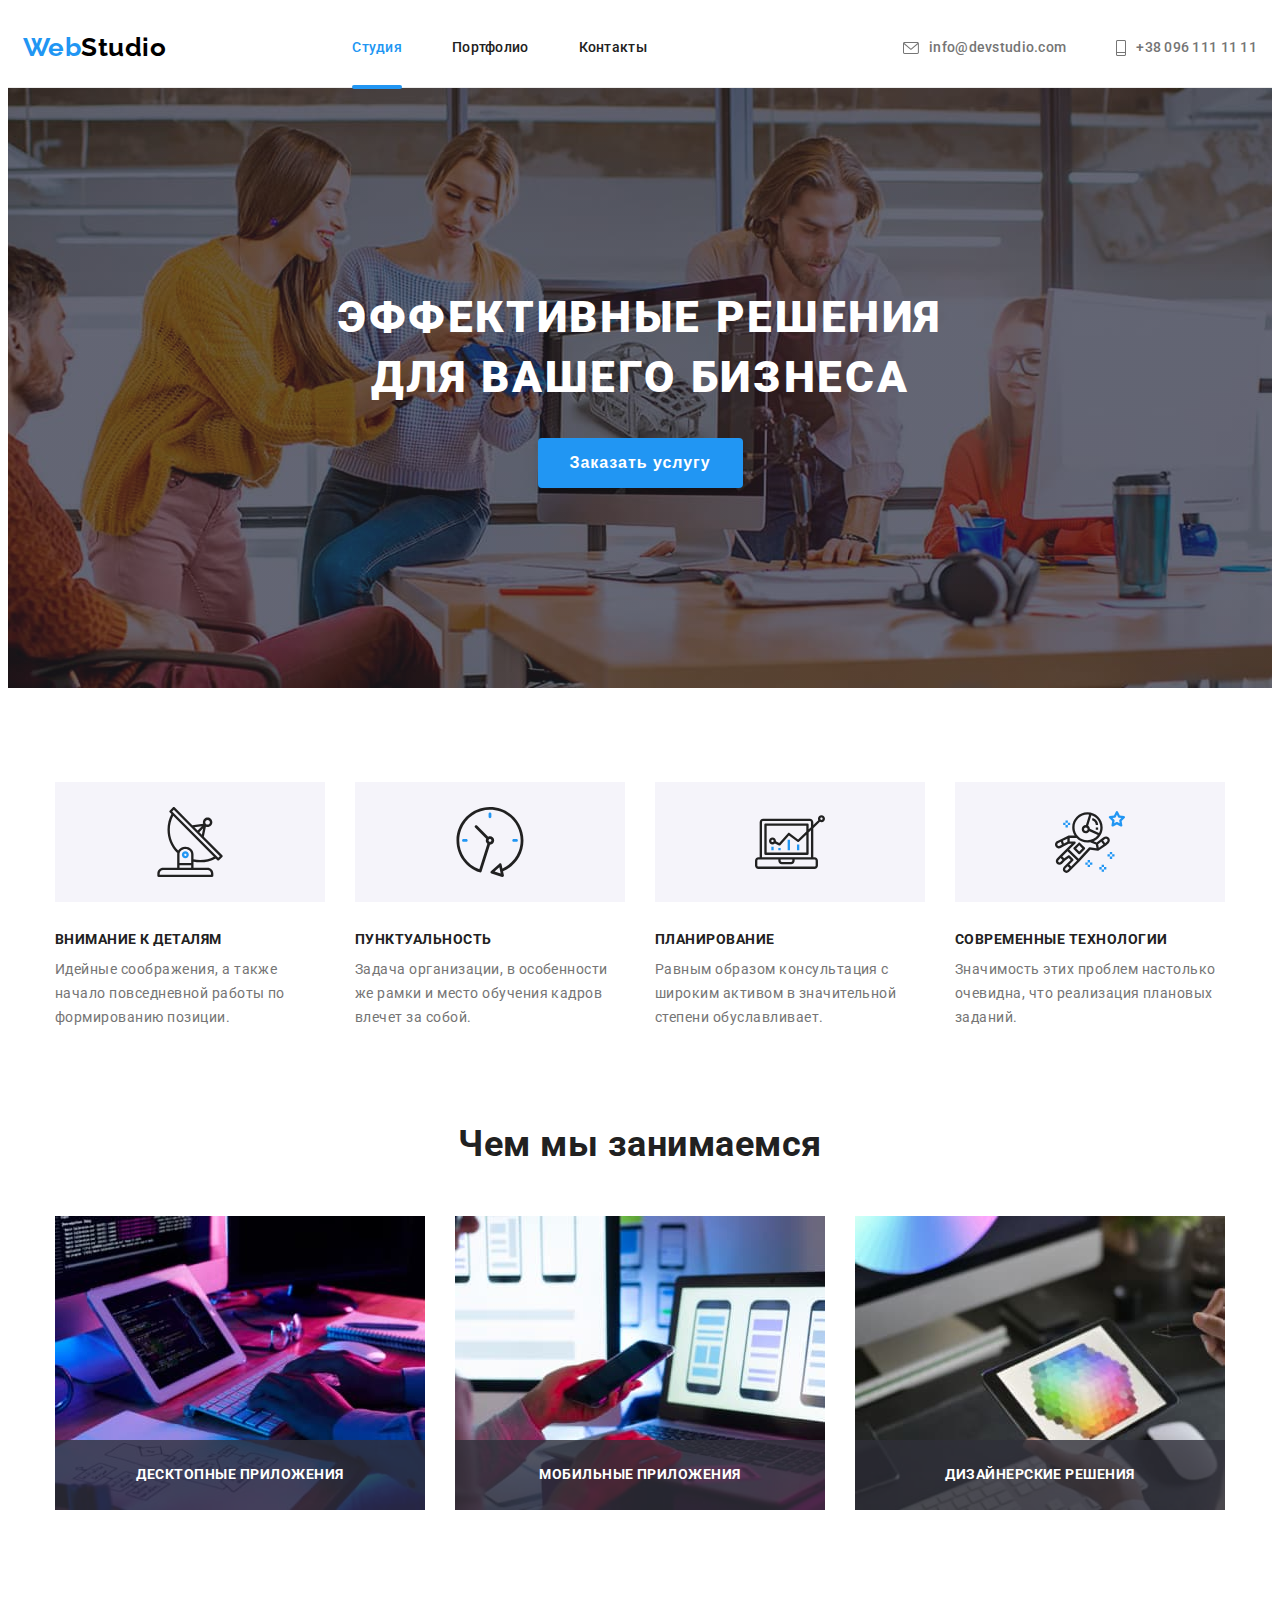
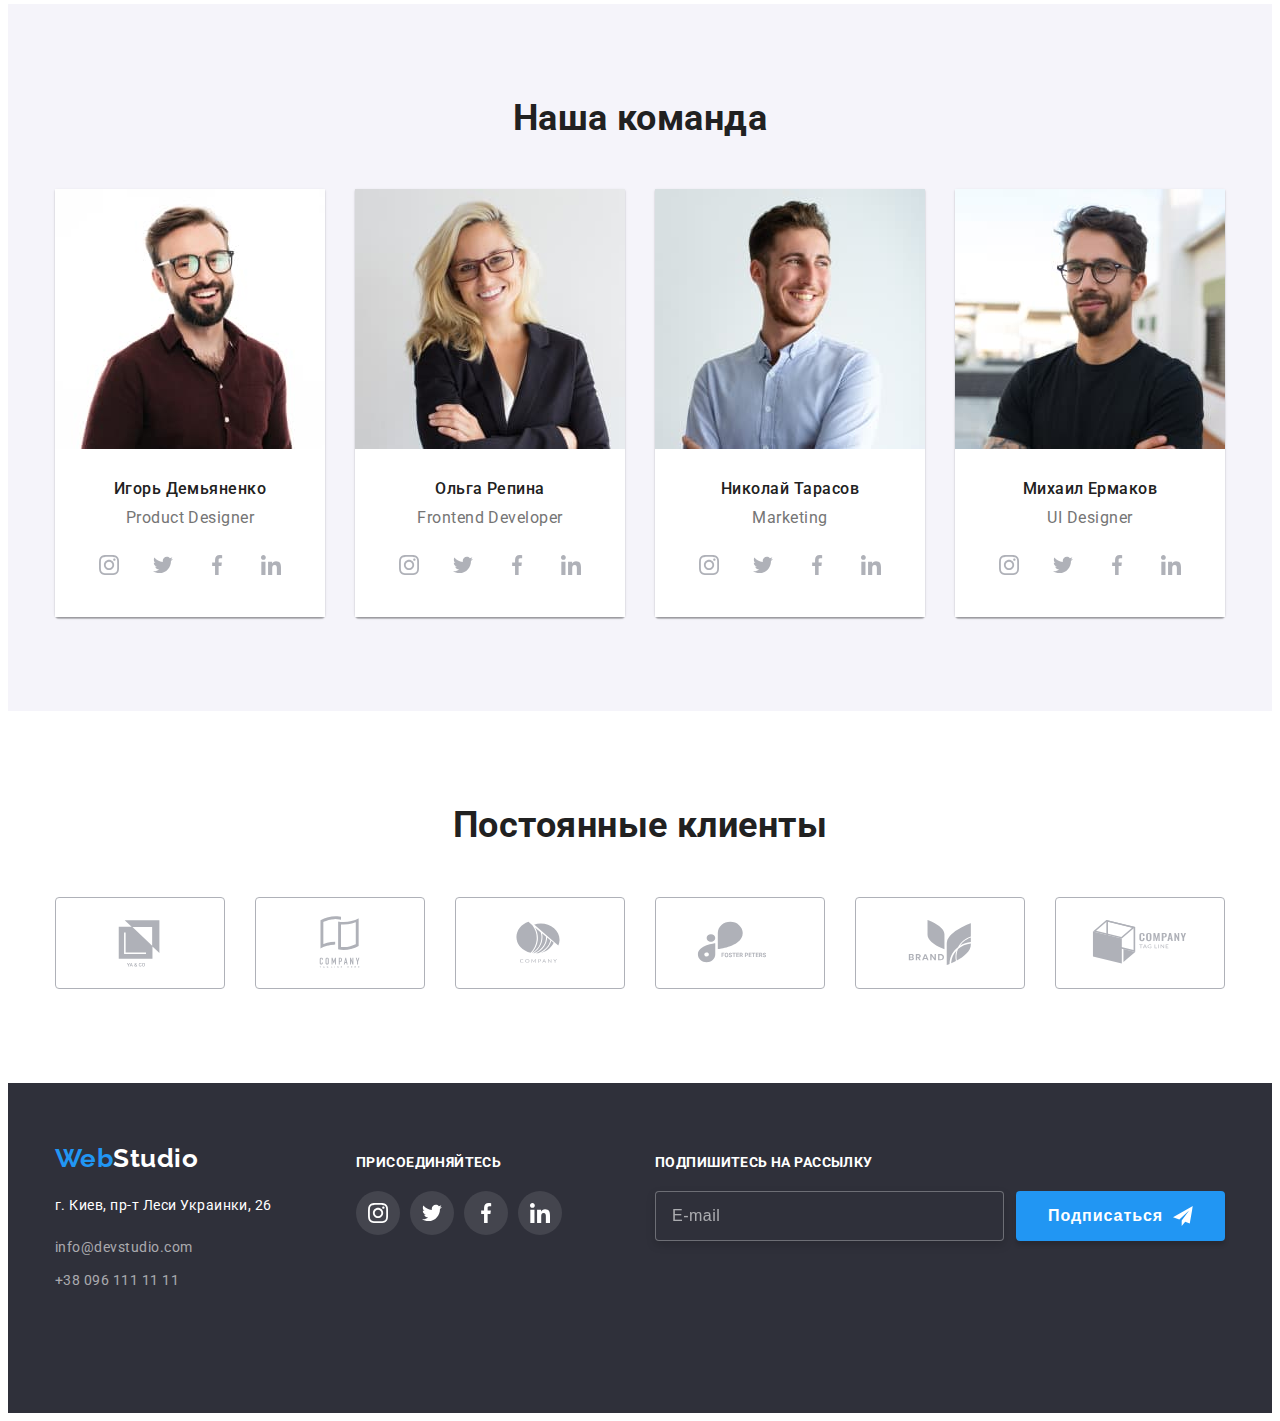
==== commit c72081db: "Добавляет изменения" ====
--- a/index.html
+++ b/index.html
@@ -24,7 +24,7 @@
     <header class="page-header">
       <div class="container main-nav">
         <nav class="nav">
-          <a href="./index.html" class="logo">
+          <a href="./index.html" class="logo page-header__logo">
             <span class="logo-web">Web</span
             ><span class="logo-studio">Studio</span>
           </a>
--- a/css/main.min.css
+++ b/css/main.min.css
@@ -1,2 +1,2 @@
-html{box-sizing:border-box}*,*::before,*::after{box-sizing:inherit}body{background-color:#fff;font-family:'Roboto', sans-serif;color:#212121;letter-spacing:0.03em}.container{width:1200px;padding:0 15px;margin:0 auto}@media screen and (min-width: 480px){.container{width:480px}}@media screen and (min-width: 768px){.container{width:768px}}@media screen and (min-width: 1200px){.container{width:1200px}}h1,h2,h3,h4{margin:0}h2{font-weight:bold;font-size:36px;line-height:1.17;color:#212121;margin-bottom:30px}@media screen and (min-width: 1200px){h2{margin-bottom:50px}}p{margin:0}ul{padding:0;margin:0;list-style:none}img{display:block;max-width:100%;height:auto}a{text-decoration:none}.section{padding:60px 0px}@media screen and (min-width: 1200px){.section{padding:94px 0}}.section__title{font-weight:700;font-size:36px;line-height:1.16;text-align:center;margin-top:0;margin-bottom:50px}.none{display:none}@media screen and (max-width: 480px){.img_mobile{display:block}}@media screen and (min-width: 481px){.img_mobile{display:none}}@media screen and (min-width: 769px){.img_mobile{display:none}}@media screen and (max-width: 480px){.img_tablet{display:none}}@media screen and (min-width: 481px){.img_tablet{display:block}}@media screen and (min-width: 769px){.img_tablet{display:none}}@media screen and (max-width: 480px){.img_desktop{display:none}}@media screen and (min-width: 481px){.img_desktop{display:none}}@media screen and (min-width: 769px){.img_desktop{display:block}}.page-header{height:60px;border-bottom:1px solid #ececec}@media screen and (max-width: 767px){.page-header{padding-top:16px}}@media screen and (min-width: 768px){.page-header{min-height:80px}}.main-nav{position:relative;display:flex;align-items:center;justify-content:space-between;width:100%}.page-header .nav{display:flex;align-items:center}@media screen and (max-width: 767px){.page-header .nav{width:100%}}.site-nav{display:none;margin-left:93px}@media screen and (min-width: 768px){.site-nav{display:flex;align-items:center}}.site-nav__item:not(:first-child){margin-left:50px}.site-nav__link{position:relative;display:block;align-items:center;font-weight:500;font-size:14px;line-height:1.14;letter-spacing:0.02em;color:currentColor;padding-top:32px;padding-bottom:32px;transition:color 250ms cubic-bezier(0.4, 0, 0.2, 1)}.site-nav__link:hover,.site-nav__link:focus{color:#2196f3;fill:#2196f3}.site-nav__link--active{color:#2196f3;fill:#2196f3}.site-nav__link--active::after{position:absolute;content:'';width:100%;height:4px;bottom:-1px;left:0;background:#2196f3;border-radius:2px}.contact{display:none}@media screen and (min-width: 768px){.contact{display:block}}@media screen and (min-width: 1200px){.contact{display:flex;justify-content:right;align-items:center}}@media screen and (min-width: 768px) and (max-width: 1199px){.contact__item:not(:last-child){margin-bottom:10px}}@media screen and (min-width: 1200px){.contact__item:not(:first-child){margin-left:50px}}.contact__link{display:flex;align-items:center;color:#757575;fill:#757575;font-weight:500;font-size:14px;line-height:1.14;letter-spacing:0.02em;transition:color 250ms cubic-bezier(0.4, 0, 0.2, 1),fill 250ms cubic-bezier(0.4, 0, 0.2, 1)}.contact__link:hover,.contact__link:focus{color:#2196f3;fill:#2196f3}.contact__icon{margin-right:10px}.menu-button{display:inline-flex;margin:0;padding:0;border:none;background-color:transparent;position:absolute;z-index:1000;top:-5px;right:10px}.menu-button:active{color:#2196f3}@media screen and (min-width: 768px){.menu-button{display:none}}.menu-button .icon-cross{display:none}.menu-button.is-open .icon-cross{display:block}.menu-button.is-open .icon-menu{display:none}.menu-container{display:none;position:fixed;overflow:scroll;top:0;left:0;width:100%;height:100%;background-color:#fff;padding:48px 40px;z-index:999}.menu-container.is-open{display:block}.icon-cross,.icon-menu{transition:fill 250ms cubic-bezier(0.4, 0, 0.2, 1)}.icon-cross:hover,.icon-cross:focus{fill:#2196f3}.icon-menu:hover,.icon-menu:focus{fill:#2196f3}.mobile-menu{font-weight:500;letter-spacing:0.02;margin-bottom:37.94vh}@media screen and (min-width: 480px){.mobile-menu{margin-bottom:302px}}.mobile-menu__item:not(:last-child){margin-bottom:4.02vh}@media screen and (min-width: 480px){.mobile-menu__item:not(:last-child){margin-bottom:32px}}.mobile-menu__link{font-size:8.333vw;line-height:1.175;color:#212121}.mobile-menu__link:hover,.mobile-menu__link:focus,.mobile-menu__link__link--active{color:#2196f3}@media screen and (min-width: 480px){.mobile-menu__link{font-size:40px}}.mobile-contacts{margin-bottom:8.04vh}@media screen and (min-width: 480px){.mobile-contacts{margin-bottom:64px}}.mobile-contacts__tel{font-size:7.083vw;display:block;line-height:1.176;color:#2196f3;margin-bottom:4.02vh}@media screen and (min-width: 480px){.mobile-contacts__tel{font-size:34px;margin-bottom:32px}}.mobile-contacts__email{display:block;font-size:5vw;line-height:1.167;color:#757575}.mobile-social{display:flex;width:100%}.mobile-social__link{display:block;font-size:3.75vw;line-height:1.22;color:#2196f3}.mobile-social__item:not(:last-child) .mobile-social__link{border-right:1px solid rgba(33,33,33,0.2);padding-right:2.083vw}@media screen and (min-width: 480px){.mobile-social__item:not(:last-child) .mobile-social__link{padding-right:10px}}.mobile-social__item:not(:first-child) .mobile-social__link{padding-left:2.083vw}@media screen and (min-width: 480px){.mobile-social__item:not(:first-child) .mobile-social__link{padding-left:10px}}.logo-web{color:#2196f3}.logo-studio{color:#000}.logo-studio--white{color:#fff}.logo{font-family:'Raleway', sans-serif;font-weight:700;font-size:26px;line-height:1.19}.logo:hover{color:#2196f3;transition:color 250ms cubic-bezier(0.4, 0, 0.2, 1)}.logotip{display:block;font-family:'Raleway', sans-serif;font-weight:700;font-size:26px;line-height:1.19;margin-bottom:20px;margin-right:0}.logotip:hover{color:#2196f3;transition:color 250ms cubic-bezier(0.4, 0, 0.2, 1)}.hero{background-color:#2f303a;background-image:linear-gradient(to right, rgba(47,48,58,0.4), rgba(47,48,58,0.4)),url("../images/hero_mobile_1x.jpg");background-repeat:no-repeat;background-position:center;background-size:cover;max-width:1600px;height:400px;text-align:center;padding-top:200px;padding-bottom:200px;margin-left:auto;margin-right:auto}@media screen and (min-width: 1200px){.hero{height:600px}}@media (min-device-pixel-ratio: 2), (min-resolution: 192dpi), (min-resolution: 2dppx){.hero{background-image:linear-gradient(rgba(47,48,58,0.4), rgba(47,48,58,0.4)),url("../images/hero_mobile_2x.jpg")}}@media screen and (min-width: 481px){.hero{background-image:linear-gradient(rgba(47,48,58,0.4), rgba(47,48,58,0.4)),url("../images/hero_tablet_1x.jpg")}}@media screen and (min-width: 481px) and (min-device-pixel-ratio: 2), screen and (min-width: 481px) and (min-resolution: 192dpi), screen and (min-width: 481px) and (min-resolution: 2dppx){.hero{background-image:linear-gradient(rgba(47,48,58,0.4), rgba(47,48,58,0.4)),url("../images/hero_tablet_2x.jpg")}}@media screen and (min-width: 769px){.hero{background-image:linear-gradient(rgba(47,48,58,0.4), rgba(47,48,58,0.4)),url("../images/hero_desktop_1x.jpg")}}@media screen and (min-width: 769px) and (min-device-pixel-ratio: 2), screen and (min-width: 769px) and (min-resolution: 192dpi), screen and (min-width: 769px) and (min-resolution: 2dppx){.hero{background-image:linear-gradient(rgba(47,48,58,0.4), rgba(47,48,58,0.4)),url("../images/hero_desktop_2x.jpg")}}.overlay{padding:118px 15px;width:100%;margin-right:auto;margin-left:auto}@media screen and (min-width: 480px){.overlay{width:480px}}@media screen and (min-width: 768px){.overlay{width:768px}}@media screen and (min-width: 1200px){.overlay{width:1200px;padding-top:200px;padding-bottom:200px}}.hero__title{color:#fff;font-weight:900;font-size:26px;line-height:1.615;margin:0 auto 30px;width:100%;letter-spacing:0.06em;text-transform:uppercase}@media screen and (min-width: 480px){.hero__title{width:360px}}@media screen and (min-width: 1200px){.hero__title{width:696px;font-size:44px;line-height:1.36}}.button{display:block;color:#fff;background-color:#2196f3;font-weight:700;font-size:16px;line-height:1.87;text-align:center;letter-spacing:0.06em;cursor:pointer;border-radius:4px;border:0;box-shadow:0px 4px 4px rgba(0,0,0,0.15);padding:10px 32px;margin:0 auto;min-width:200px;transition:background-color 250ms cubic-bezier(0.4, 0, 0.2, 1)}.modal__button{position:absolute;top:8px;right:8px;padding:0;width:30px;height:30px;display:flex;justify-content:center;align-items:center;background:#fff;border:1px solid rgba(0,0,0,0.1);border-radius:50%}.modal__button:hover,.modal__button:focus{cursor:pointer;transition:background-color 250ms cubic-bezier(0.4, 0, 0.2, 1)}.modal__icon{fill:currentColor;transition:fill 250ms cubic-bezier(0.4, 0, 0.2, 1)}.modal__icon:hover,.modal__icon:focus{fill:#2196f3}.btn-list__button-portfolio{display:block;background-color:#f5f4fa;font-weight:500;font-size:16px;line-height:1.62;text-align:center;cursor:pointer;outline:none;border:0;border-radius:4px;padding:6px 22px;font-family:inherit;transition:background-color 250ms cubic-bezier(0.4, 0, 0.2, 1),color 250ms cubic-bezier(0.4, 0, 0.2, 1),box-shadow 250ms cubic-bezier(0.4, 0, 0.2, 1)}.btn-list__button-all{display:block;color:#fff;background-color:#2196f3;font-weight:500;font-size:16px;line-height:1.62;text-align:center;outline:none;border:0;border-radius:4px;padding:6px 22px;font-family:inherit;transition:background-color 250ms cubic-bezier(0.4, 0, 0.2, 1),color 250ms cubic-bezier(0.4, 0, 0.2, 1),box-shadow 250ms cubic-bezier(0.4, 0, 0.2, 1)}.btn-list__button-all:hover,.btn-list__button-all:focus,.btn-list__button-portfolio:hover,.btn-list__button-portfolio:focus{color:#fff;background-color:#2196f3;outline:none;border:0;box-shadow:0px 3px 1px rgba(0,0,0,0.1),0px 1px 2px rgba(0,0,0,0.08),0px 2px 2px rgba(0,0,0,0.12)}@media screen and (min-width: 768px){.feature-list{display:flex;flex-wrap:wrap;margin:-15px}}.feature-list .icon-wrapper{display:flex;justify-content:center;background-color:#f5f4fa;padding:25px 0;margin-bottom:30px}@media screen and (min-width: 768px){.feature-list__item{width:354px;margin:15px}}@media screen and (min-width: 1200px){.feature-list__item{width:270px}}@media screen and (max-width: 767px){.feature-list__item:not(:last-child){margin-bottom:30px}}.feature-list__title{font-weight:700;font-size:14px;line-height:1.14;text-transform:uppercase;margin-bottom:10px}@media screen and (max-width: 1199px){.feature-list__title{text-align:center}}.feature-list__text{color:#757575;font-size:14px;line-height:1.71;padding:0}.job{display:none;padding-top:0}@media screen and (min-width: 1200px){.job{display:block}}.job-list{display:flex;flex-wrap:wrap}.job-list__item{position:relative}.job-list__item:not(:last-child){margin-right:30px}.job-list__img{display:block;max-width:100%}.job-list__text{position:absolute;padding:0;bottom:0;left:0;width:100%;height:70px;display:flex;justify-content:center;align-items:center;background:rgba(47,48,58,0.8);font-weight:700;font-size:14px;line-height:1.14;text-align:center;text-transform:uppercase;color:#fff}.team{background-color:#f5f4fa}@media screen and (min-width: 768px){.team-list{display:flex;flex-wrap:wrap;margin-bottom:-15px}}@media screen and (min-width: 768px) and (min-width: 480px){.team-list{margin:-15px}}.team-list__item{background:#fff;box-shadow:0px 1px 3px rgba(0,0,0,0.12),0px 1px 1px rgba(0,0,0,0.14),0px 2px 1px rgba(0,0,0,0.2);border-radius:0px 0px 4px 4px;margin-bottom:15px}@media screen and (min-width: 480px){.team-list__item{margin:15px}}@media screen and (min-width: 768px){.team-list__item{width:354px}}@media screen and (min-width: 1200px){.team-list__item{width:270px}}.team-list__img{max-width:100%;height:auto}.team-list__card{background:#fff;margin:0;padding:30px 32px}.team-list__title{margin-bottom:10px;padding:0;font-weight:500;font-size:16px;line-height:1.19;text-align:center;color:#212121}.team-list__text{color:#757575;font-size:16px;line-height:1.19;text-align:center;margin-bottom:16px;padding:0}.social-networks{display:flex;justify-content:space-between;width:206px;margin-left:auto;margin-right:auto}.social-networks__item{box-shadow:none}.social-networks__item+.social-networks__item{margin-left:10px}.social-networks__link{display:flex;justify-content:center;align-items:center;width:44px;height:44px;border-radius:50%;background:#fff;fill:#afb1b8;transition:background-color 250ms cubic-bezier(0.4, 0, 0.2, 1),fill 250ms cubic-bezier(0.4, 0, 0.2, 1)}.social-networks__link:hover,.social-networks__link:focus{fill:#fff;background:#2196f3;cursor:pointer}.company-list{display:flex;justify-content:center;flex-wrap:wrap;margin:-15px}.company-list__item{margin:15px;outline:none}.company-list__link{fill:#afb1b8;display:flex;align-items:center;justify-content:center;width:170px;height:92px;border:1px solid #afb1b8;border-radius:4px;transition:fill 250ms cubic-bezier(0.4, 0, 0.2, 1),border-color 250ms cubic-bezier(0.4, 0, 0.2, 1)}.company-list__link:hover,.company-list__link:focus{fill:#2196f3;border:1px solid #2196f3}.page-footer{background-color:#2f303a;padding:60px 0}.page-footer .container{display:flex}@media screen and (max-width: 1199px){.page-footer .container{align-items:center;flex-direction:column}}@media screen and (max-width: 767px){.page-footer .container{padding-left:15px;padding-right:15px}}@media screen and (min-width: 1200px){.page-footer .container{align-items:baseline}}.page-footer__container{display:flex}@media screen and (max-width: 767px){.page-footer__container{align-items:center;flex-direction:column}}@media screen and (min-width: 768px){.page-footer__container{align-items:baseline;justify-content:center;margin-bottom:60px}}.footer-address{display:flex;flex-direction:column}@media screen and (max-width: 1199px){.footer-address{align-items:center}}@media screen and (max-width: 767px){.footer-address{margin-bottom:60px}}@media screen and (min-width: 768px){.footer-address{margin-right:165px}}@media screen and (min-width: 1200px){.footer-address{width:231px;margin-right:70px}}.address{font-style:normal}.footer-list{display:flex;flex-direction:column}@media screen and (max-width: 1199px){.footer-list{align-items:center}}.address__town{color:#fff;font-size:14px;line-height:1.71;margin-top:0;margin-bottom:9px}.footer-list__item:not(:last-child){margin-bottom:8px}@media screen and (min-width: 1200px){.footer-list__item:not(:last-child){margin-bottom:9px}}.footer-list__link{color:rgba(255,255,255,0.6);font-size:14px;line-height:1.71;transition:color 250ms cubic-bezier(0.4, 0, 0.2, 1)}.footer-list__link:hover,.footer-list__link:focus{color:#2196f3}.footer-social{width:206px}@media screen and (max-width: 767px){.footer-social{margin-bottom:60px}}@media screen and (min-width: 1200px){.footer-social{margin-right:93px}}.footer__title{color:#fff;font-weight:700;font-size:14px;line-height:1.14;letter-spacing:0.03em;margin-top:0;margin-bottom:20px;text-transform:uppercase}@media screen and (max-width: 1199px){.footer__title{text-align:center}}.footer-social-list{display:flex}.footer-social-list__item+.footer-social-list__item{margin-left:10px}.footer-social-list__link{display:inline-flex;justify-content:center;align-items:center;width:44px;height:44px;border-radius:50%;fill:#fff;background:rgba(255,255,255,0.1)}.footer-social-list__link:hover,.footer-social-list__link:focus{background:#2196f3;transition:background-color 250ms cubic-bezier(0.4, 0, 0.2, 1)}.subscribe{width:570px}@media screen and (min-width: 1200px){.subscribe{width:570px}}.subscribe__form{display:flex}@media screen and (max-width: 1199px){.subscribe__form{align-items:center;flex-direction:column}}.subscribe__input-mail{width:100%;height:50px;padding:15px 16px;font-size:16px;line-height:1.25;align-items:center;letter-spacing:0.03em;color:rgba(255,255,255,0.6);background:#2f303a;border:1px solid rgba(255,255,255,0.3);filter:drop-shadow(0px 4px 4px rgba(0,0,0,0.15));border-radius:4px}@media screen and (min-width: 480px){.subscribe__input-mail{width:450px}}@media screen and (min-width: 1200px){.subscribe__input-mail{width:358px}}@media screen and (max-width: 1199px){.subscribe__input-mail{margin-bottom:20px}}@media screen and (min-width: 1200px){.subscribe__input-mail{margin-right:12px}}.subscribe__input-mail::placeholder{color:rgba(255,255,255,0.6)}.subscribe .button{display:flex}.subscribe__icon{fill:currentColor;width:24px;height:24px;margin-left:10px}.btn-list{display:flex;flex-wrap:wrap;margin-right:-8px;margin-top:-15px;margin-bottom:40px;border:1px solid transparent}@media screen and (min-width: 768px){.btn-list{justify-content:center;margin-bottom:30px}}@media screen and (min-width: 1200px){.btn-list{margin-bottom:50px}}.btn-list__item{margin-right:8px;margin-top:15px;transition:background-color 250ms cubic-bezier(0.4, 0, 0.2, 1),box-shadow 250ms cubic-bezier(0.4, 0, 0.2, 1)}.btn-list__item:hover,.btn-list__item:focus{box-shadow:0px 3px 1px rgba(0,0,0,0.1),0px 1px 2px rgba(0,0,0,0.08),0px 2px 2px rgba(0,0,0,0.12);cursor:pointer}.btn-list__item+.btn-list__item{margin-left:8px}.portfolio-list{margin-bottom:-30px}@media screen and (min-width: 768px){.portfolio-list{display:flex;flex-wrap:wrap;margin-right:-30px}}.portfolio-list__item{margin-bottom:30px;border:1px solid #eeeeee;transition:box-shadow 250ms cubic-bezier(0.4, 0, 0.2, 1)}@media screen and (min-width: 480px){.portfolio-list__item{width:450px}}@media screen and (min-width: 768px){.portfolio-list__item{width:354px;margin-right:30px}}@media screen and (min-width: 1200px){.portfolio-list__item{width:370px}}.portfolio-list__item:hover,.portfolio-list__item:focus{box-shadow:0px 1px 1px rgba(0,0,0,0.12),0px 4px 4px rgba(0,0,0,0.06),1px 4px 6px rgba(0,0,0,0.16);cursor:pointer}.portfolio-list__item:nth-child(3n){margin-right:0}.portfolio-list__item:nth-last-child(-n+3){margin-bottom:0}.portfolio-list__link{display:flex;flex-direction:column;height:100%;color:#757575;transition:box-shadow 250ms cubic-bezier(0.4, 0, 0.2, 1)}.portfolio-list__link:hover,.portfolio-list__link:focus{box-shadow:0px 1px 1px rgba(0,0,0,0.12),0px 4px 4px rgba(0,0,0,0.06),1px 4px 6px rgba(0,0,0,0.16)}.portfolio-list .card{position:relative;overflow:hidden}.card__img{width:100%;height:auto}.card__overlay{position:absolute;z-index:1;display:flex;align-items:center;width:100%;height:100%;background:#2196f3;padding:24px;transition:background-color 250ms cubic-bezier(0.4, 0, 0.2, 1),transform 250ms cubic-bezier(0.4, 0, 0.2, 1)}.portfolio-list__link:hover .card__overlay,.portfolio-list__link:focus .card__overlay{transform:translateY(-100%)}.card__text{font-size:18px;line-height:1.55;color:#fff}.portfolio-list .portfolio-card{padding:20px 24px;border:1px solid #eeeeee;flex-grow:1}.portfolio-card__title{font-weight:bold;font-size:18px;line-height:2;letter-spacing:0.06em;margin-bottom:4px;color:#212121}.portfolio-card__text{color:#757575;font-size:16px;line-height:1.87}.backdrop{position:fixed;top:0;left:0;z-index:1001;width:100%;height:100%;background:rgba(0,0,0,0.2);opacity:1;transition:opacity 250ms cubic-bezier(0.4, 0, 0.2, 1);overflow-y:scroll;padding:93px 15px 94px}@media screen and (min-width: 768px){.backdrop{padding:208px 159px 207px}}.backdrop.is-hidden{opacity:0;pointer-events:none}.backdrop.is-hidden .modal{transform:translate(-50%, -50%) scale(0.9)}.modal{width:100%;position:relative;transition:transform 250ms cubic-bezier(0.4, 0, 0.2, 1);background-color:#fff;box-shadow:0px 1px 3px rgba(0,0,0,0.12),0px 1px 1px rgba(0,0,0,0.14),0px 2px 1px rgba(0,0,0,0.2);border-radius:4px}@media screen and (min-width: 768px){.modal{position:absolute;top:50%;left:50%;width:450px;height:609px;transform:translate(-50%, -50%) scale(1)}}@media screen and (min-width: 1200px){.modal{height:581px;width:528px}}.form{padding:40px}.form__caption{color:#212121;font-weight:700;font-size:20px;line-height:1.15;text-align:center;letter-spacing:0.03em;margin-top:0;margin-bottom:12px}@media screen and (min-width: 1200px){.form__caption{line-height:1.15}}.form__label{display:flex;flex-direction:column;margin-bottom:10px}.form__text{color:#757575;font-size:12px;line-height:1.16;letter-spacing:0.01em;margin-bottom:4px}.form__field{display:flex;position:relative}.form__input{width:100%;height:40px;padding-left:42px;padding-right:42px;font-size:14px;line-height:1.14;letter-spacing:0.01em;border:1px solid rgba(33,33,33,0.2);border-radius:4px;transition:border-color 250ms cubic-bezier(0.4, 0, 0.2, 1)}.form__input:focus{outline:none;border-color:#2196f3}.form__icon{position:absolute;left:12px;top:50%;transform:translateY(-50%);fill:currentColor;transition:color 250ms cubic-bezier(0.4, 0, 0.2, 1)}.form__comment{width:100%;height:120px;padding:12px 16px;font-size:14px;line-height:1.14;letter-spacing:0.01em;border:1px solid rgba(33,33,33,0.2);border-radius:4px;transition:border-color 250ms cubic-bezier(0.4, 0, 0.2, 1);resize:none}.form__comment:focus{outline:none;border-color:#2196f3}.form__comment:placeholder-shown{color:rgba(117,117,117,0.5)}.form__input:focus+.form__icon{color:#2196f3}.form__agree{display:flex;align-items:center;justify-content:center;font-size:14px;line-height:1.71;letter-spacing:0.03em;color:#757575}.form__check{display:inline-flex;margin-right:7px;cursor:pointer}.form__check-icon{width:16px;height:15px;border:2px solid #212121;border-radius:2px;margin-right:7px;transition:background-color 250ms cubic-bezier(0.4, 0, 0.2, 1),border-color 250ms cubic-bezier(0.4, 0, 0.2, 1),background-image 250ms cubic-bezier(0.4, 0, 0.2, 1)}.form__check:checked+.form__check-icon{background-color:#2196f3;border-color:#2196f3}.form__link{color:#2196f3;text-decoration:underline}.btn-send{margin-top:30px}
+html{box-sizing:border-box}*,*::before,*::after{box-sizing:inherit}body{background-color:#fff;font-family:'Roboto', sans-serif;color:#212121;letter-spacing:0.03em}.container{width:1200px;padding:0 15px;margin:0 auto}@media screen and (min-width: 480px){.container{width:480px}}@media screen and (min-width: 768px){.container{width:768px}}@media screen and (min-width: 1200px){.container{width:1200px}}h1,h2,h3,h4{margin:0}h2{font-weight:bold;font-size:36px;line-height:1.17;color:#212121;margin-bottom:30px}@media screen and (min-width: 1200px){h2{margin-bottom:50px}}p{margin:0}ul{padding:0;margin:0;list-style:none}img{display:block;max-width:100%;height:auto}a{text-decoration:none}.section{padding:60px 0px}@media screen and (min-width: 1200px){.section{padding:94px 0}}.section__title{font-weight:700;font-size:36px;line-height:1.16;text-align:center;margin-top:0;margin-bottom:50px}.none{display:none}@media screen and (max-width: 480px){.img_mobile{display:block}}@media screen and (min-width: 481px){.img_mobile{display:none}}@media screen and (min-width: 769px){.img_mobile{display:none}}@media screen and (max-width: 480px){.img_tablet{display:none}}@media screen and (min-width: 481px){.img_tablet{display:block}}@media screen and (min-width: 769px){.img_tablet{display:none}}@media screen and (max-width: 480px){.img_desktop{display:none}}@media screen and (min-width: 481px){.img_desktop{display:none}}@media screen and (min-width: 769px){.img_desktop{display:block}}.page-header{height:60px;border-bottom:1px solid #ececec}@media screen and (max-width: 767px){.page-header{padding-top:16px}}@media screen and (min-width: 768px){.page-header{min-height:80px}}.main-nav{position:relative;display:flex;align-items:center;justify-content:space-between;width:100%}.page-header .nav{display:flex;align-items:center}@media screen and (max-width: 767px){.page-header .nav{width:100%}}.site-nav{display:none;margin-left:93px}@media screen and (min-width: 768px){.site-nav{display:flex;align-items:center}}.site-nav__item:not(:first-child){margin-left:50px}.site-nav__link{position:relative;display:block;align-items:center;font-weight:500;font-size:14px;line-height:1.14;letter-spacing:0.02em;color:currentColor;padding-top:32px;padding-bottom:32px;transition:color 250ms cubic-bezier(0.4, 0, 0.2, 1)}.site-nav__link:hover,.site-nav__link:focus{color:#2196f3;fill:#2196f3}.site-nav__link--active{color:#2196f3;fill:#2196f3}.site-nav__link--active::after{position:absolute;content:'';width:100%;height:4px;bottom:-1px;left:0;background:#2196f3;border-radius:2px}.contact{display:none}@media screen and (min-width: 768px){.contact{display:block}}@media screen and (min-width: 1200px){.contact{display:flex;justify-content:right;align-items:center}}@media screen and (min-width: 768px) and (max-width: 1199px){.contact__item:not(:last-child){margin-bottom:10px}}@media screen and (min-width: 1200px){.contact__item:not(:first-child){margin-left:50px}}.contact__link{display:flex;align-items:center;color:#757575;fill:#757575;font-weight:500;font-size:14px;line-height:1.14;letter-spacing:0.02em;transition:color 250ms cubic-bezier(0.4, 0, 0.2, 1),fill 250ms cubic-bezier(0.4, 0, 0.2, 1)}.contact__link:hover,.contact__link:focus{color:#2196f3;fill:#2196f3}.contact__icon{margin-right:10px}.menu-button{display:inline-flex;margin:0;padding:0;border:none;background-color:transparent;position:absolute;z-index:1000;top:-5px;right:10px}.menu-button:active{color:#2196f3}@media screen and (min-width: 768px){.menu-button{display:none}}.menu-button .icon-cross{display:none}.menu-button.is-open .icon-cross{display:block}.menu-button.is-open .icon-menu{display:none}.icon-cross,.icon-menu{transition:fill 250ms cubic-bezier(0.4, 0, 0.2, 1)}.icon-cross:hover,.icon-cross:focus{fill:#2196f3}.icon-menu:hover,.icon-menu:focus{fill:#2196f3}.menu-container{display:none;position:fixed;overflow:scroll;top:0;left:0;width:100%;height:100%;background-color:#fff;padding:48px 40px;z-index:999}.menu-container.is-open{display:block}.mobile-menu{font-weight:500;letter-spacing:0.02;margin-bottom:37.94vh}@media screen and (min-width: 480px){.mobile-menu{margin-bottom:302px}}.mobile-menu__item:not(:last-child){margin-bottom:4.02vh}@media screen and (min-width: 480px){.mobile-menu__item:not(:last-child){margin-bottom:32px}}.mobile-menu__link{font-size:8.333vw;line-height:1.175;color:#212121}.mobile-menu__link:hover,.mobile-menu__link:focus,.mobile-menu__link__link--active{color:#2196f3}@media screen and (min-width: 480px){.mobile-menu__link{font-size:40px}}.mobile-contacts{margin-bottom:8.04vh}@media screen and (min-width: 480px){.mobile-contacts{margin-bottom:64px}}.mobile-contacts__tel{font-size:7.083vw;display:block;line-height:1.176;color:#2196f3;margin-bottom:4.02vh}@media screen and (min-width: 480px){.mobile-contacts__tel{font-size:34px;margin-bottom:32px}}.mobile-contacts__email{display:block;font-size:5vw;line-height:1.167;color:#757575}.mobile-social{display:flex;width:100%}.mobile-social__link{display:block;font-size:3.75vw;line-height:1.22;color:#2196f3}.mobile-social__item:not(:last-child) .mobile-social__link{border-right:1px solid rgba(33,33,33,0.2);padding-right:2.083vw}@media screen and (min-width: 480px){.mobile-social__item:not(:last-child) .mobile-social__link{padding-right:10px}}.mobile-social__item:not(:first-child) .mobile-social__link{padding-left:2.083vw}@media screen and (min-width: 480px){.mobile-social__item:not(:first-child) .mobile-social__link{padding-left:10px}}.logo-web{color:#2196f3}.logo-studio{color:#000}.logo-studio--white{color:#fff}.logo{font-family:'Raleway', sans-serif;font-weight:bold;font-size:24px;line-height:1.167}@media screen and (min-width: 1200px){.logo{font-size:26px;line-height:1.192}}.logo:hover{color:#2196f3;transition:color 250ms cubic-bezier(0.4, 0, 0.2, 1)}@media screen and (min-width: 768px){.page-header__logo{margin-right:88px}}@media screen and (min-width: 1200px){.page-header__logo{margin-right:93px}}.logotip{display:block;font-family:'Raleway', sans-serif;font-weight:700;font-size:26px;line-height:1.19;margin-bottom:20px;margin-right:0}.logotip:hover{color:#2196f3;transition:color 250ms cubic-bezier(0.4, 0, 0.2, 1)}.hero{background-color:#2f303a;background-image:linear-gradient(to right, rgba(47,48,58,0.4), rgba(47,48,58,0.4)),url("../images/hero_mobile_1x.jpg");background-repeat:no-repeat;background-position:center;background-size:cover;max-width:1600px;height:400px;text-align:center;padding-top:200px;padding-bottom:200px;margin-left:auto;margin-right:auto}@media screen and (min-width: 1200px){.hero{height:600px}}@media (min-device-pixel-ratio: 2), (min-resolution: 192dpi), (min-resolution: 2dppx){.hero{background-image:linear-gradient(rgba(47,48,58,0.4), rgba(47,48,58,0.4)),url("../images/hero_mobile_2x.jpg")}}@media screen and (min-width: 481px){.hero{background-image:linear-gradient(rgba(47,48,58,0.4), rgba(47,48,58,0.4)),url("../images/hero_tablet_1x.jpg")}}@media screen and (min-width: 481px) and (min-device-pixel-ratio: 2), screen and (min-width: 481px) and (min-resolution: 192dpi), screen and (min-width: 481px) and (min-resolution: 2dppx){.hero{background-image:linear-gradient(rgba(47,48,58,0.4), rgba(47,48,58,0.4)),url("../images/hero_tablet_2x.jpg")}}@media screen and (min-width: 769px){.hero{background-image:linear-gradient(rgba(47,48,58,0.4), rgba(47,48,58,0.4)),url("../images/hero_desktop_1x.jpg")}}@media screen and (min-width: 769px) and (min-device-pixel-ratio: 2), screen and (min-width: 769px) and (min-resolution: 192dpi), screen and (min-width: 769px) and (min-resolution: 2dppx){.hero{background-image:linear-gradient(rgba(47,48,58,0.4), rgba(47,48,58,0.4)),url("../images/hero_desktop_2x.jpg")}}.overlay{padding:118px 15px;width:100%;margin-right:auto;margin-left:auto}@media screen and (min-width: 480px){.overlay{width:480px}}@media screen and (min-width: 768px){.overlay{width:768px}}@media screen and (min-width: 1200px){.overlay{width:1200px;padding-top:200px;padding-bottom:200px}}.hero__title{color:#fff;font-weight:900;font-size:26px;line-height:1.615;margin:0 auto 30px;width:100%;letter-spacing:0.06em;text-transform:uppercase}@media screen and (min-width: 480px){.hero__title{width:360px}}@media screen and (min-width: 1200px){.hero__title{width:696px;font-size:44px;line-height:1.36}}.button{display:block;align-items:center;text-align:center;color:#fff;background-color:#2196f3;font-weight:bold;font-size:16px;line-height:1.87;min-width:200px;margin:0 auto;padding:10px 32px;letter-spacing:0.06em;cursor:pointer;border-radius:4px;border:0;box-shadow:0px 4px 4px rgba(0,0,0,0.15);transition:background-color 250ms cubic-bezier(0.4, 0, 0.2, 1)}.modal__button{position:absolute;top:8px;right:8px;padding:0;width:30px;height:30px;display:flex;justify-content:center;align-items:center;background:#fff;border:1px solid rgba(0,0,0,0.1);border-radius:50%;transition:color 250ms cubic-bezier(0.4, 0, 0.2, 1)}.modal__button:hover,.modal__button:focus{cursor:pointer;color:#2196f3}.modal__icon{fill:currentColor}.btn-list__button-portfolio{display:block;background-color:#f5f4fa;font-weight:500;font-size:16px;line-height:1.62;text-align:center;cursor:pointer;outline:none;border:0;border-radius:4px;padding:6px 22px;font-family:inherit;transition:background-color 250ms cubic-bezier(0.4, 0, 0.2, 1),color 250ms cubic-bezier(0.4, 0, 0.2, 1),box-shadow 250ms cubic-bezier(0.4, 0, 0.2, 1)}.btn-list__button-all{display:block;color:#fff;background-color:#2196f3;font-weight:500;font-size:16px;line-height:1.62;text-align:center;outline:none;border:0;border-radius:4px;padding:6px 22px;font-family:inherit;transition:background-color 250ms cubic-bezier(0.4, 0, 0.2, 1),color 250ms cubic-bezier(0.4, 0, 0.2, 1),box-shadow 250ms cubic-bezier(0.4, 0, 0.2, 1)}.btn-list__button-all:hover,.btn-list__button-all:focus,.btn-list__button-portfolio:hover,.btn-list__button-portfolio:focus{color:#fff;background-color:#2196f3;outline:none;border:0;box-shadow:0px 3px 1px rgba(0,0,0,0.1),0px 1px 2px rgba(0,0,0,0.08),0px 2px 2px rgba(0,0,0,0.12)}@media screen and (min-width: 768px){.feature-list{display:flex;flex-wrap:wrap;margin:-15px}}.feature-list .icon-wrapper{display:flex;justify-content:center;background-color:#f5f4fa;padding:25px 0;margin-bottom:30px}@media screen and (min-width: 768px){.feature-list__item{width:354px;margin:15px}}@media screen and (min-width: 1200px){.feature-list__item{width:270px}}@media screen and (max-width: 767px){.feature-list__item:not(:last-child){margin-bottom:30px}}.feature-list__title{font-weight:700;font-size:14px;line-height:1.14;text-transform:uppercase;margin-bottom:10px}@media screen and (max-width: 1199px){.feature-list__title{text-align:center}}.feature-list__text{color:#757575;font-size:14px;line-height:1.71;padding:0}.job{display:none;padding-top:0}@media screen and (min-width: 1200px){.job{display:block}}.job-list{display:flex;flex-wrap:wrap}.job-list__item{position:relative}.job-list__item:not(:last-child){margin-right:30px}.job-list__img{display:block;max-width:100%}.job-list__text{position:absolute;padding:0;bottom:0;left:0;width:100%;height:70px;display:flex;justify-content:center;align-items:center;background:rgba(47,48,58,0.8);font-weight:700;font-size:14px;line-height:1.14;text-align:center;text-transform:uppercase;color:#fff}.team{background-color:#f5f4fa}@media screen and (min-width: 768px){.team-list{display:flex;flex-wrap:wrap;margin-bottom:-15px}}@media screen and (min-width: 768px) and (min-width: 480px){.team-list{margin:-15px}}.team-list__item{background:#fff;box-shadow:0px 1px 3px rgba(0,0,0,0.12),0px 1px 1px rgba(0,0,0,0.14),0px 2px 1px rgba(0,0,0,0.2);border-radius:0px 0px 4px 4px;margin-bottom:15px}@media screen and (min-width: 480px){.team-list__item{margin:15px}}@media screen and (min-width: 768px){.team-list__item{width:354px}}@media screen and (min-width: 1200px){.team-list__item{width:270px}}.team-list__img{max-width:100%;height:auto}.team-list__card{background:#fff;margin:0;padding:30px 32px}.team-list__title{margin-bottom:10px;padding:0;font-weight:500;font-size:16px;line-height:1.19;text-align:center;color:#212121}.team-list__text{color:#757575;font-size:16px;line-height:1.19;text-align:center;margin-bottom:16px;padding:0}.social-networks{display:flex;justify-content:space-between;width:206px;margin-left:auto;margin-right:auto}.social-networks__item{box-shadow:none}.social-networks__item+.social-networks__item{margin-left:10px}.social-networks__link{display:flex;justify-content:center;align-items:center;width:44px;height:44px;border-radius:50%;background:#fff;fill:#afb1b8;transition:background-color 250ms cubic-bezier(0.4, 0, 0.2, 1),fill 250ms cubic-bezier(0.4, 0, 0.2, 1)}.social-networks__link:hover,.social-networks__link:focus{fill:#fff;background:#2196f3;cursor:pointer}.company-list{display:flex;justify-content:center;flex-wrap:wrap;margin:-15px}.company-list__item{margin:15px;outline:none}.company-list__link{fill:#afb1b8;display:flex;align-items:center;justify-content:center;width:170px;height:92px;border:1px solid #afb1b8;border-radius:4px;transition:fill 250ms cubic-bezier(0.4, 0, 0.2, 1),border-color 250ms cubic-bezier(0.4, 0, 0.2, 1)}.company-list__link:hover,.company-list__link:focus{fill:#2196f3;border:1px solid #2196f3}.page-footer{background-color:#2f303a;padding:60px 0}.page-footer .container{display:flex}@media screen and (max-width: 1199px){.page-footer .container{align-items:center;flex-direction:column}}@media screen and (max-width: 767px){.page-footer .container{padding-left:15px;padding-right:15px}}@media screen and (min-width: 1200px){.page-footer .container{align-items:baseline}}.page-footer__container{display:flex}@media screen and (max-width: 767px){.page-footer__container{align-items:center;flex-direction:column}}@media screen and (min-width: 768px){.page-footer__container{align-items:baseline;justify-content:center;margin-bottom:60px}}.footer-address{display:flex;flex-direction:column}@media screen and (max-width: 1199px){.footer-address{align-items:center}}@media screen and (max-width: 767px){.footer-address{margin-bottom:60px}}@media screen and (min-width: 768px){.footer-address{margin-right:165px}}@media screen and (min-width: 1200px){.footer-address{width:231px;margin-right:70px}}.address{font-style:normal}.footer-list{display:flex;flex-direction:column}@media screen and (max-width: 1199px){.footer-list{align-items:center}}.address__town{color:#fff;font-size:14px;line-height:1.71;margin-top:0;margin-bottom:9px}.footer-list__item:not(:last-child){margin-bottom:8px}@media screen and (min-width: 1200px){.footer-list__item:not(:last-child){margin-bottom:9px}}.footer-list__link{color:rgba(255,255,255,0.6);font-size:14px;line-height:1.71;transition:color 250ms cubic-bezier(0.4, 0, 0.2, 1)}.footer-list__link:hover,.footer-list__link:focus{color:#2196f3}.footer-social{width:206px}@media screen and (max-width: 767px){.footer-social{margin-bottom:60px}}@media screen and (min-width: 1200px){.footer-social{margin-right:93px}}.footer__title{color:#fff;font-weight:700;font-size:14px;line-height:1.14;letter-spacing:0.03em;margin-top:0;margin-bottom:20px;text-transform:uppercase}@media screen and (max-width: 1199px){.footer__title{text-align:center}}.footer-social-list{display:flex}.footer-social-list__item+.footer-social-list__item{margin-left:10px}.footer-social-list__link{display:inline-flex;justify-content:center;align-items:center;width:44px;height:44px;border-radius:50%;fill:#fff;background:rgba(255,255,255,0.1)}.footer-social-list__link:hover,.footer-social-list__link:focus{background:#2196f3;transition:background-color 250ms cubic-bezier(0.4, 0, 0.2, 1)}.subscribe{width:570px}@media screen and (min-width: 1200px){.subscribe{width:570px}}.subscribe__form{display:flex}@media screen and (max-width: 1199px){.subscribe__form{align-items:center;flex-direction:column}}.subscribe__input-mail{width:100%;height:50px;padding:15px 16px;font-size:16px;line-height:1.25;align-items:center;letter-spacing:0.03em;color:rgba(255,255,255,0.6);background:#2f303a;border:1px solid rgba(255,255,255,0.3);filter:drop-shadow(0px 4px 4px rgba(0,0,0,0.15));border-radius:4px}@media screen and (min-width: 480px){.subscribe__input-mail{width:450px}}@media screen and (min-width: 1200px){.subscribe__input-mail{width:358px}}@media screen and (max-width: 1199px){.subscribe__input-mail{margin-bottom:20px}}@media screen and (min-width: 1200px){.subscribe__input-mail{margin-right:12px}}.subscribe__input-mail::placeholder{color:rgba(255,255,255,0.6)}.subscribe .button{display:flex}.subscribe__icon{fill:currentColor;width:24px;height:24px;margin-left:10px}.btn-list{display:flex;flex-wrap:wrap;margin-right:-8px;margin-top:-15px;margin-bottom:40px;border:1px solid transparent}@media screen and (min-width: 768px){.btn-list{justify-content:center;margin-bottom:30px}}@media screen and (min-width: 1200px){.btn-list{margin-bottom:50px}}.btn-list__item{margin-right:8px;margin-top:15px;transition:background-color 250ms cubic-bezier(0.4, 0, 0.2, 1),box-shadow 250ms cubic-bezier(0.4, 0, 0.2, 1)}.btn-list__item:hover,.btn-list__item:focus{box-shadow:0px 3px 1px rgba(0,0,0,0.1),0px 1px 2px rgba(0,0,0,0.08),0px 2px 2px rgba(0,0,0,0.12);cursor:pointer}.btn-list__item+.btn-list__item{margin-left:8px}.portfolio-list{margin-bottom:-30px}@media screen and (min-width: 768px){.portfolio-list{display:flex;flex-wrap:wrap;margin-right:-30px}}.portfolio-list__item{margin-bottom:30px;border:1px solid #eeeeee;transition:box-shadow 250ms cubic-bezier(0.4, 0, 0.2, 1)}@media screen and (min-width: 480px){.portfolio-list__item{width:450px}}@media screen and (min-width: 768px){.portfolio-list__item{width:354px;margin-right:30px}}@media screen and (min-width: 1200px){.portfolio-list__item{width:370px}}.portfolio-list__item:hover,.portfolio-list__item:focus{box-shadow:0px 1px 1px rgba(0,0,0,0.12),0px 4px 4px rgba(0,0,0,0.06),1px 4px 6px rgba(0,0,0,0.16);cursor:pointer}.portfolio-list__link{display:flex;flex-direction:column;height:100%;color:#757575;transition:box-shadow 250ms cubic-bezier(0.4, 0, 0.2, 1)}.portfolio-list__link:hover,.portfolio-list__link:focus{box-shadow:0px 1px 1px rgba(0,0,0,0.12),0px 4px 4px rgba(0,0,0,0.06),1px 4px 6px rgba(0,0,0,0.16)}.portfolio-list .card{position:relative;overflow:hidden}.card__img{width:100%;height:auto}.card__overlay{position:absolute;z-index:1;display:flex;align-items:center;width:100%;height:100%;background:#2196f3;padding:24px;transition:background-color 250ms cubic-bezier(0.4, 0, 0.2, 1),transform 250ms cubic-bezier(0.4, 0, 0.2, 1)}.portfolio-list__link:hover .card__overlay,.portfolio-list__link:focus .card__overlay{transform:translateY(-100%)}.card__text{font-size:18px;line-height:1.55;color:#fff}.portfolio-list .portfolio-card{padding:20px 24px;border:1px solid #eeeeee;flex-grow:1}.portfolio-card__title{font-weight:bold;font-size:18px;line-height:2;letter-spacing:0.06em;margin-bottom:4px;color:#212121}.portfolio-card__text{color:#757575;font-size:16px;line-height:1.87}.backdrop{position:fixed;top:0;left:0;z-index:1001;width:100%;height:100%;background:rgba(0,0,0,0.2);opacity:1;transition:opacity 250ms cubic-bezier(0.4, 0, 0.2, 1);overflow-y:scroll;padding:93px 15px 94px}@media screen and (min-width: 768px){.backdrop{padding:208px 159px 207px}}.backdrop.is-hidden{opacity:0;pointer-events:none}.backdrop.is-hidden .modal{transform:translate(-50%, -50%) scale(0.9)}.modal{width:100%;position:relative;transition:transform 250ms cubic-bezier(0.4, 0, 0.2, 1);background-color:#fff;box-shadow:0px 1px 3px rgba(0,0,0,0.12),0px 1px 1px rgba(0,0,0,0.14),0px 2px 1px rgba(0,0,0,0.2);border-radius:4px}@media screen and (min-width: 768px){.modal{position:absolute;top:50%;left:50%;width:450px;height:609px;transform:translate(-50%, -50%) scale(1)}}@media screen and (min-width: 1200px){.modal{height:581px;width:528px}}.form{padding:40px}.form__caption{color:#212121;font-weight:700;font-size:20px;line-height:1.15;text-align:center;letter-spacing:0.03em;margin-bottom:12px}@media screen and (min-width: 1200px){.form__caption{line-height:1.15}}.form__label{display:flex;flex-direction:column;margin-bottom:10px}.form__text{color:#757575;font-size:12px;line-height:1.16;letter-spacing:0.01em;margin-bottom:4px}.form__field{display:flex;position:relative}.form__input{width:100%;height:40px;padding-left:42px;padding-right:42px;font-size:14px;line-height:1.14;letter-spacing:0.01em;border:1px solid rgba(33,33,33,0.2);border-radius:4px;transition:border-color 250ms cubic-bezier(0.4, 0, 0.2, 1)}.form__input:focus{outline:none;border-color:#2196f3}.form__icon{position:absolute;left:12px;top:50%;transform:translateY(-50%);fill:currentColor;transition:color 250ms cubic-bezier(0.4, 0, 0.2, 1)}.form__comment{width:100%;height:120px;padding:12px 16px;resize:none;font-size:14px;line-height:1.14;letter-spacing:0.01em;border:1px solid rgba(33,33,33,0.2);border-radius:4px;transition:border-color 250ms cubic-bezier(0.4, 0, 0.2, 1)}.form__comment:focus{outline:none;border-color:#2196f3}.form__comment:placeholder-shown{color:rgba(117,117,117,0.5)}.form__input:focus+.form__icon{color:#2196f3}.form__agree{display:flex;align-items:center;justify-content:center;font-size:14px;line-height:1.71;letter-spacing:0.03em;color:#757575}.form__check{display:inline-flex;margin-right:7px;cursor:pointer}.form__check-icon{width:16px;height:15px;border:2px solid #212121;border-radius:2px;margin-right:7px;transition:background-color 250ms cubic-bezier(0.4, 0, 0.2, 1),border-color 250ms cubic-bezier(0.4, 0, 0.2, 1),background-image 250ms cubic-bezier(0.4, 0, 0.2, 1)}.form__check:checked+.form__check-icon{background-color:#2196f3;border-color:#2196f3}.form__link{color:#2196f3;text-decoration:underline}.form__link:hover,.form__link:focus{text-decoration:none}.btn-send{margin-top:30px}
 /*# sourceMappingURL=main.min.css.map */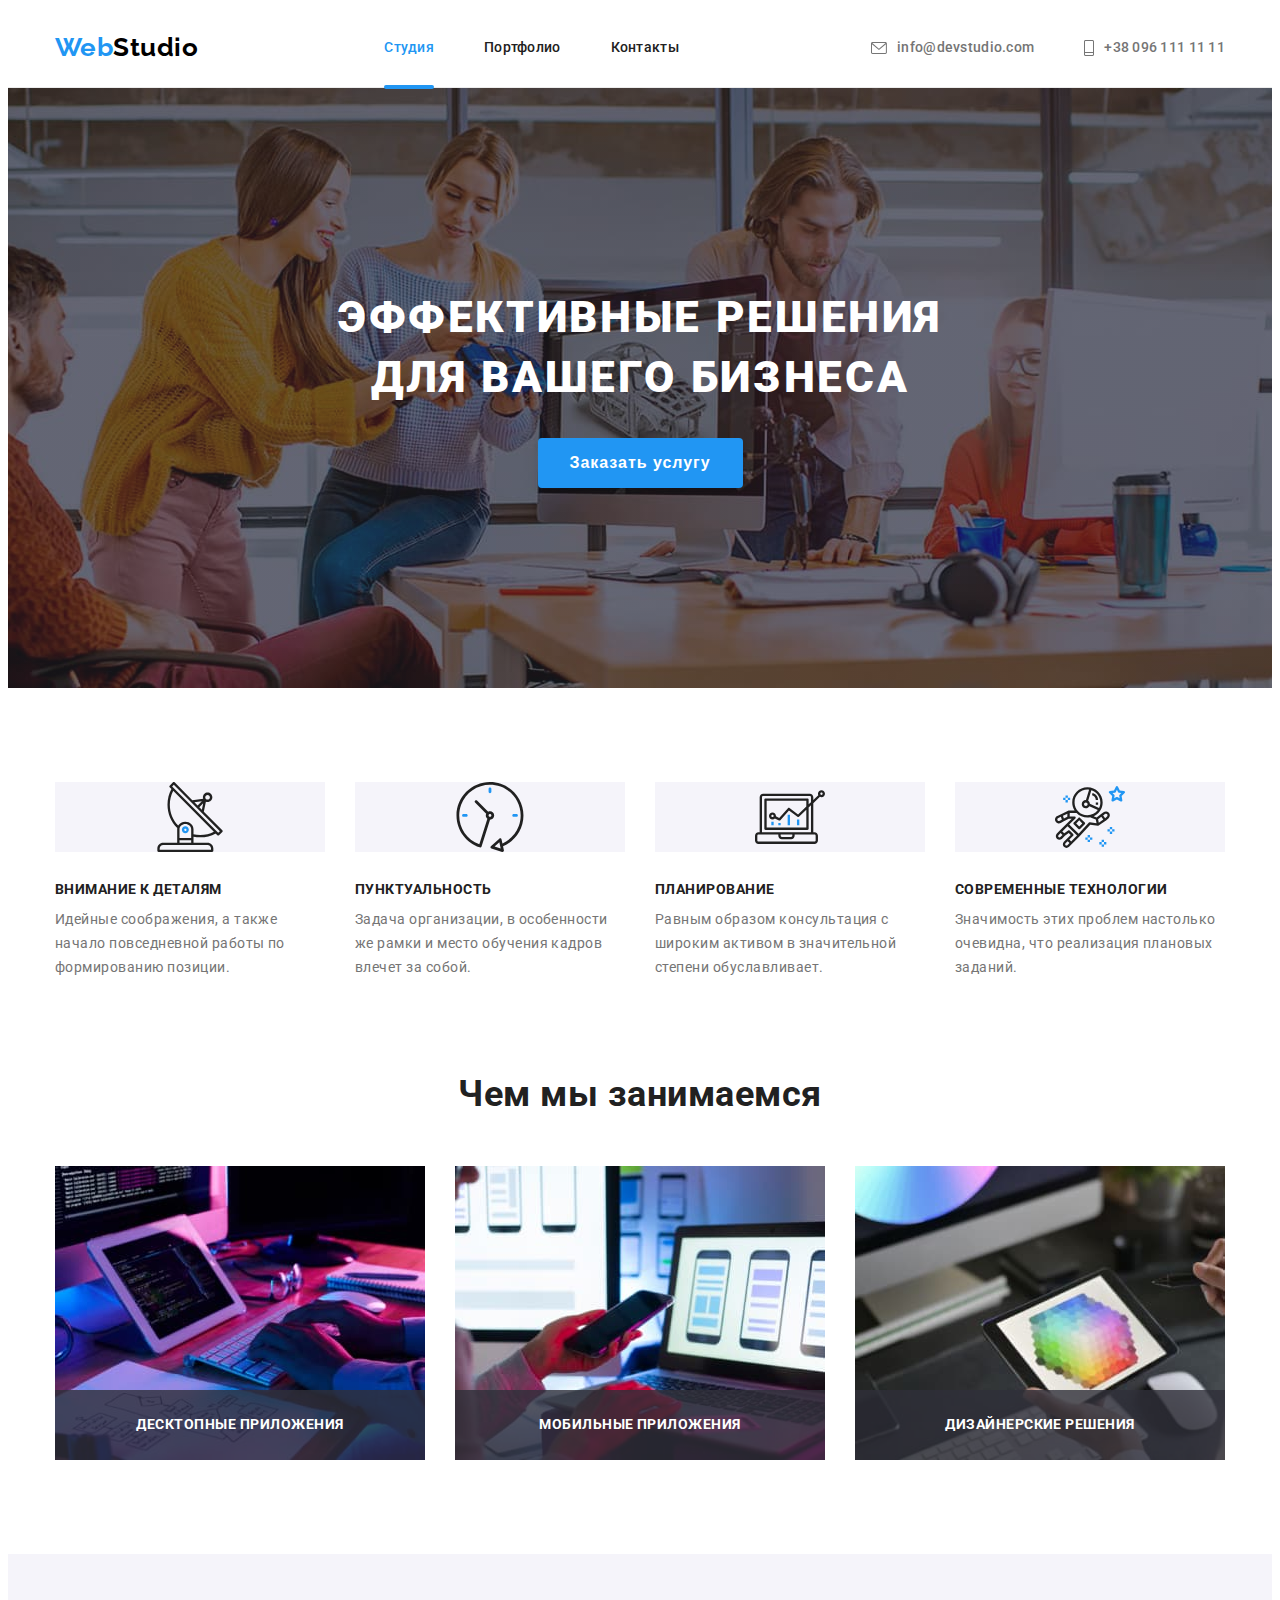
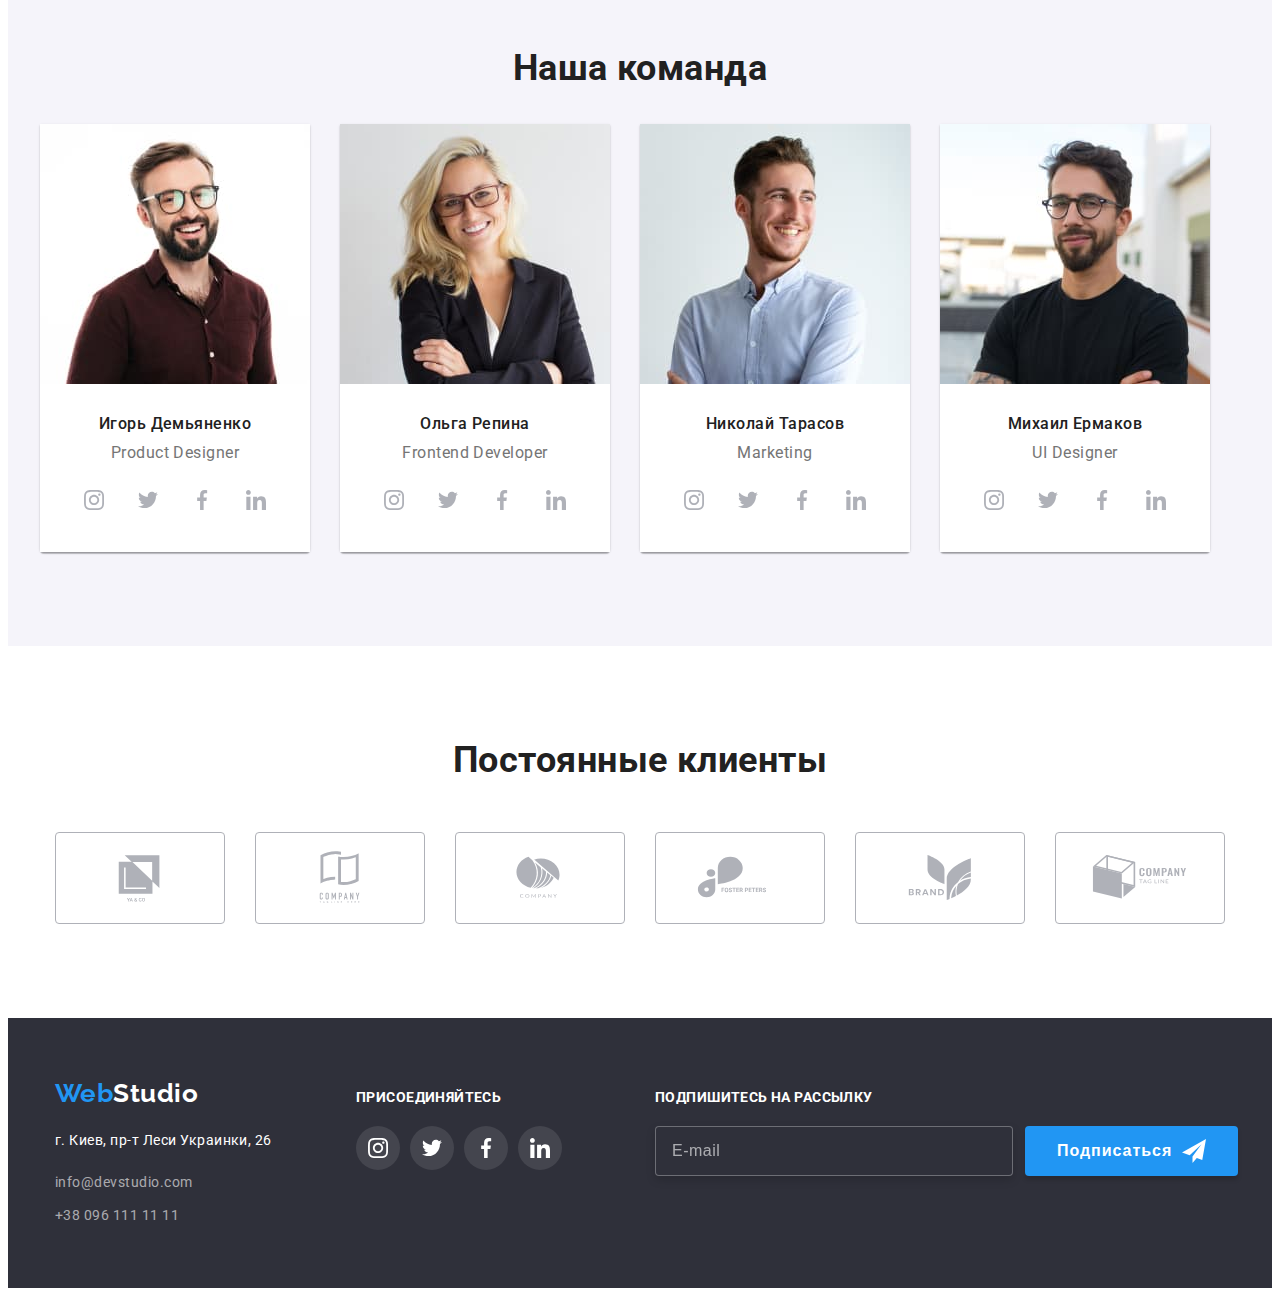
==== commit 1f2bbbec: "Добавляет изменения" ====
--- a/index.html
+++ b/index.html
@@ -54,7 +54,9 @@
           <div class="menu-container" id="menu-container" data-menu>
             <ul class="mobile-menu">
               <li class="mobile-menu__item">
-                <a class="mobile-menu__link mobile-menu__link--active" href="/"
+                <a
+                  class="mobile-menu__link mobile-menu__link--active"
+                  href="./index.html"
                   >Студия</a
                 >
               </li>
@@ -267,7 +269,6 @@
                 "
                 src="./images/igor_demianenko_mobile_1x.jpg"
                 alt="Игорь Демьяненко"
-                width="100%"
               />
               <img
                 class="team-list__img img_tablet"
@@ -277,7 +278,6 @@
                 "
                 src="./images/igor_demianenko_tablet_1x.jpg"
                 alt="Игорь Демьяненко"
-                width="100%"
               />
               <img
                 class="team-list__img img_desktop"
@@ -287,7 +287,6 @@
                 "
                 src="./images/igor_demianenko_desktop_1x.jpg"
                 alt="Игорь Демьяненко"
-                width="100%"
               />
               <div class="team-list__card">
                 <h3 class="team-list__title">Игорь Демьяненко</h3>
@@ -333,7 +332,6 @@
                 "
                 src="./images/olga_repina_mobile_1x.jpg"
                 alt="Ольга Репина"
-                width="100%"
               />
               <img
                 class="team-list__img img_tablet"
@@ -343,7 +341,6 @@
                 "
                 src="./images/olga_repina_tablet_1x.jpg"
                 alt="Ольга Репина"
-                width="100%"
               />
               <img
                 class="team-list__img img_desktop"
@@ -353,7 +350,6 @@
                 "
                 src="./images/olga_repina_desktop_1x.jpg"
                 alt="Ольга Репина"
-                width="100%"
               />
               <div class="team-list__card">
                 <h3 class="team-list__title">Ольга Репина</h3>
@@ -399,7 +395,6 @@
                 "
                 src="./images/nikolay_tarasov_mobile_1x.jpg"
                 alt="Николай Тарасов"
-                width="100%"
               />
               <img
                 class="team-list__img img_tablet"
@@ -409,7 +404,6 @@
                 "
                 src="./images/nikolay_tarasov_tablet_1x.jpg"
                 alt="Николай Тарасов"
-                width="100%"
               />
               <img
                 class="team-list__img img_desktop"
@@ -419,7 +413,6 @@
                 "
                 src="./images/nikolay_tarasov_desktop_1x.jpg"
                 alt="Николай Тарасов"
-                width="100%"
               />
               <div class="team-list__card">
                 <h3 class="team-list__title">Николай Тарасов</h3>
@@ -465,7 +458,6 @@
                 "
                 src="./images/mihail_ermakov_mobile_1x.jpg"
                 alt="Михаил Ермаков"
-                width="100%"
               />
               <img
                 class="team-list__img img_tablet"
@@ -475,7 +467,6 @@
                 "
                 src="./images/mihail_ermakov_tablet_1x.jpg"
                 alt="Михаил Ермаков"
-                width="100%"
               />
               <img
                 class="team-list__img img_desktop"
@@ -485,7 +476,6 @@
                 "
                 src="./images/mihail_ermakov_desktop_1x.jpg"
                 alt="Михаил Ермаков"
-                width="100%"
               />
               <div class="team-list__card">
                 <h3 class="team-list__title">Михаил Ермаков</h3>
--- a/css/main.min.css
+++ b/css/main.min.css
@@ -1,2 +1,2 @@
-html{box-sizing:border-box}*,*::before,*::after{box-sizing:inherit}body{background-color:#fff;font-family:'Roboto', sans-serif;color:#212121;letter-spacing:0.03em}.container{width:1200px;padding:0 15px;margin:0 auto}@media screen and (min-width: 480px){.container{width:480px}}@media screen and (min-width: 768px){.container{width:768px}}@media screen and (min-width: 1200px){.container{width:1200px}}h1,h2,h3,h4{margin:0}h2{font-weight:bold;font-size:36px;line-height:1.17;color:#212121;margin-bottom:30px}@media screen and (min-width: 1200px){h2{margin-bottom:50px}}p{margin:0}ul{padding:0;margin:0;list-style:none}img{display:block;max-width:100%;height:auto}a{text-decoration:none}.section{padding:60px 0px}@media screen and (min-width: 1200px){.section{padding:94px 0}}.section__title{font-weight:700;font-size:36px;line-height:1.16;text-align:center;margin-top:0;margin-bottom:50px}.none{display:none}@media screen and (max-width: 480px){.img_mobile{display:block}}@media screen and (min-width: 481px){.img_mobile{display:none}}@media screen and (min-width: 769px){.img_mobile{display:none}}@media screen and (max-width: 480px){.img_tablet{display:none}}@media screen and (min-width: 481px){.img_tablet{display:block}}@media screen and (min-width: 769px){.img_tablet{display:none}}@media screen and (max-width: 480px){.img_desktop{display:none}}@media screen and (min-width: 481px){.img_desktop{display:none}}@media screen and (min-width: 769px){.img_desktop{display:block}}.page-header{height:60px;border-bottom:1px solid #ececec}@media screen and (max-width: 767px){.page-header{padding-top:16px}}@media screen and (min-width: 768px){.page-header{min-height:80px}}.main-nav{position:relative;display:flex;align-items:center;justify-content:space-between;width:100%}.page-header .nav{display:flex;align-items:center}@media screen and (max-width: 767px){.page-header .nav{width:100%}}.site-nav{display:none;margin-left:93px}@media screen and (min-width: 768px){.site-nav{display:flex;align-items:center}}.site-nav__item:not(:first-child){margin-left:50px}.site-nav__link{position:relative;display:block;align-items:center;font-weight:500;font-size:14px;line-height:1.14;letter-spacing:0.02em;color:currentColor;padding-top:32px;padding-bottom:32px;transition:color 250ms cubic-bezier(0.4, 0, 0.2, 1)}.site-nav__link:hover,.site-nav__link:focus{color:#2196f3;fill:#2196f3}.site-nav__link--active{color:#2196f3;fill:#2196f3}.site-nav__link--active::after{position:absolute;content:'';width:100%;height:4px;bottom:-1px;left:0;background:#2196f3;border-radius:2px}.contact{display:none}@media screen and (min-width: 768px){.contact{display:block}}@media screen and (min-width: 1200px){.contact{display:flex;justify-content:right;align-items:center}}@media screen and (min-width: 768px) and (max-width: 1199px){.contact__item:not(:last-child){margin-bottom:10px}}@media screen and (min-width: 1200px){.contact__item:not(:first-child){margin-left:50px}}.contact__link{display:flex;align-items:center;color:#757575;fill:#757575;font-weight:500;font-size:14px;line-height:1.14;letter-spacing:0.02em;transition:color 250ms cubic-bezier(0.4, 0, 0.2, 1),fill 250ms cubic-bezier(0.4, 0, 0.2, 1)}.contact__link:hover,.contact__link:focus{color:#2196f3;fill:#2196f3}.contact__icon{margin-right:10px}.menu-button{display:inline-flex;margin:0;padding:0;border:none;background-color:transparent;position:absolute;z-index:1000;top:-5px;right:10px}.menu-button:active{color:#2196f3}@media screen and (min-width: 768px){.menu-button{display:none}}.menu-button .icon-cross{display:none}.menu-button.is-open .icon-cross{display:block}.menu-button.is-open .icon-menu{display:none}.icon-cross,.icon-menu{transition:fill 250ms cubic-bezier(0.4, 0, 0.2, 1)}.icon-cross:hover,.icon-cross:focus{fill:#2196f3}.icon-menu:hover,.icon-menu:focus{fill:#2196f3}.menu-container{display:none;position:fixed;overflow:scroll;top:0;left:0;width:100%;height:100%;background-color:#fff;padding:48px 40px;z-index:999}.menu-container.is-open{display:block}.mobile-menu{font-weight:500;letter-spacing:0.02;margin-bottom:37.94vh}@media screen and (min-width: 480px){.mobile-menu{margin-bottom:302px}}.mobile-menu__item:not(:last-child){margin-bottom:4.02vh}@media screen and (min-width: 480px){.mobile-menu__item:not(:last-child){margin-bottom:32px}}.mobile-menu__link{font-size:8.333vw;line-height:1.175;color:#212121}.mobile-menu__link:hover,.mobile-menu__link:focus,.mobile-menu__link__link--active{color:#2196f3}@media screen and (min-width: 480px){.mobile-menu__link{font-size:40px}}.mobile-contacts{margin-bottom:8.04vh}@media screen and (min-width: 480px){.mobile-contacts{margin-bottom:64px}}.mobile-contacts__tel{font-size:7.083vw;display:block;line-height:1.176;color:#2196f3;margin-bottom:4.02vh}@media screen and (min-width: 480px){.mobile-contacts__tel{font-size:34px;margin-bottom:32px}}.mobile-contacts__email{display:block;font-size:5vw;line-height:1.167;color:#757575}.mobile-social{display:flex;width:100%}.mobile-social__link{display:block;font-size:3.75vw;line-height:1.22;color:#2196f3}.mobile-social__item:not(:last-child) .mobile-social__link{border-right:1px solid rgba(33,33,33,0.2);padding-right:2.083vw}@media screen and (min-width: 480px){.mobile-social__item:not(:last-child) .mobile-social__link{padding-right:10px}}.mobile-social__item:not(:first-child) .mobile-social__link{padding-left:2.083vw}@media screen and (min-width: 480px){.mobile-social__item:not(:first-child) .mobile-social__link{padding-left:10px}}.logo-web{color:#2196f3}.logo-studio{color:#000}.logo-studio--white{color:#fff}.logo{font-family:'Raleway', sans-serif;font-weight:bold;font-size:24px;line-height:1.167}@media screen and (min-width: 1200px){.logo{font-size:26px;line-height:1.192}}.logo:hover{color:#2196f3;transition:color 250ms cubic-bezier(0.4, 0, 0.2, 1)}@media screen and (min-width: 768px){.page-header__logo{margin-right:88px}}@media screen and (min-width: 1200px){.page-header__logo{margin-right:93px}}.logotip{display:block;font-family:'Raleway', sans-serif;font-weight:700;font-size:26px;line-height:1.19;margin-bottom:20px;margin-right:0}.logotip:hover{color:#2196f3;transition:color 250ms cubic-bezier(0.4, 0, 0.2, 1)}.hero{background-color:#2f303a;background-image:linear-gradient(to right, rgba(47,48,58,0.4), rgba(47,48,58,0.4)),url("../images/hero_mobile_1x.jpg");background-repeat:no-repeat;background-position:center;background-size:cover;max-width:1600px;height:400px;text-align:center;padding-top:200px;padding-bottom:200px;margin-left:auto;margin-right:auto}@media screen and (min-width: 1200px){.hero{height:600px}}@media (min-device-pixel-ratio: 2), (min-resolution: 192dpi), (min-resolution: 2dppx){.hero{background-image:linear-gradient(rgba(47,48,58,0.4), rgba(47,48,58,0.4)),url("../images/hero_mobile_2x.jpg")}}@media screen and (min-width: 481px){.hero{background-image:linear-gradient(rgba(47,48,58,0.4), rgba(47,48,58,0.4)),url("../images/hero_tablet_1x.jpg")}}@media screen and (min-width: 481px) and (min-device-pixel-ratio: 2), screen and (min-width: 481px) and (min-resolution: 192dpi), screen and (min-width: 481px) and (min-resolution: 2dppx){.hero{background-image:linear-gradient(rgba(47,48,58,0.4), rgba(47,48,58,0.4)),url("../images/hero_tablet_2x.jpg")}}@media screen and (min-width: 769px){.hero{background-image:linear-gradient(rgba(47,48,58,0.4), rgba(47,48,58,0.4)),url("../images/hero_desktop_1x.jpg")}}@media screen and (min-width: 769px) and (min-device-pixel-ratio: 2), screen and (min-width: 769px) and (min-resolution: 192dpi), screen and (min-width: 769px) and (min-resolution: 2dppx){.hero{background-image:linear-gradient(rgba(47,48,58,0.4), rgba(47,48,58,0.4)),url("../images/hero_desktop_2x.jpg")}}.overlay{padding:118px 15px;width:100%;margin-right:auto;margin-left:auto}@media screen and (min-width: 480px){.overlay{width:480px}}@media screen and (min-width: 768px){.overlay{width:768px}}@media screen and (min-width: 1200px){.overlay{width:1200px;padding-top:200px;padding-bottom:200px}}.hero__title{color:#fff;font-weight:900;font-size:26px;line-height:1.615;margin:0 auto 30px;width:100%;letter-spacing:0.06em;text-transform:uppercase}@media screen and (min-width: 480px){.hero__title{width:360px}}@media screen and (min-width: 1200px){.hero__title{width:696px;font-size:44px;line-height:1.36}}.button{display:block;align-items:center;text-align:center;color:#fff;background-color:#2196f3;font-weight:bold;font-size:16px;line-height:1.87;min-width:200px;margin:0 auto;padding:10px 32px;letter-spacing:0.06em;cursor:pointer;border-radius:4px;border:0;box-shadow:0px 4px 4px rgba(0,0,0,0.15);transition:background-color 250ms cubic-bezier(0.4, 0, 0.2, 1)}.modal__button{position:absolute;top:8px;right:8px;padding:0;width:30px;height:30px;display:flex;justify-content:center;align-items:center;background:#fff;border:1px solid rgba(0,0,0,0.1);border-radius:50%;transition:color 250ms cubic-bezier(0.4, 0, 0.2, 1)}.modal__button:hover,.modal__button:focus{cursor:pointer;color:#2196f3}.modal__icon{fill:currentColor}.btn-list__button-portfolio{display:block;background-color:#f5f4fa;font-weight:500;font-size:16px;line-height:1.62;text-align:center;cursor:pointer;outline:none;border:0;border-radius:4px;padding:6px 22px;font-family:inherit;transition:background-color 250ms cubic-bezier(0.4, 0, 0.2, 1),color 250ms cubic-bezier(0.4, 0, 0.2, 1),box-shadow 250ms cubic-bezier(0.4, 0, 0.2, 1)}.btn-list__button-all{display:block;color:#fff;background-color:#2196f3;font-weight:500;font-size:16px;line-height:1.62;text-align:center;outline:none;border:0;border-radius:4px;padding:6px 22px;font-family:inherit;transition:background-color 250ms cubic-bezier(0.4, 0, 0.2, 1),color 250ms cubic-bezier(0.4, 0, 0.2, 1),box-shadow 250ms cubic-bezier(0.4, 0, 0.2, 1)}.btn-list__button-all:hover,.btn-list__button-all:focus,.btn-list__button-portfolio:hover,.btn-list__button-portfolio:focus{color:#fff;background-color:#2196f3;outline:none;border:0;box-shadow:0px 3px 1px rgba(0,0,0,0.1),0px 1px 2px rgba(0,0,0,0.08),0px 2px 2px rgba(0,0,0,0.12)}@media screen and (min-width: 768px){.feature-list{display:flex;flex-wrap:wrap;margin:-15px}}.feature-list .icon-wrapper{display:flex;justify-content:center;background-color:#f5f4fa;padding:25px 0;margin-bottom:30px}@media screen and (min-width: 768px){.feature-list__item{width:354px;margin:15px}}@media screen and (min-width: 1200px){.feature-list__item{width:270px}}@media screen and (max-width: 767px){.feature-list__item:not(:last-child){margin-bottom:30px}}.feature-list__title{font-weight:700;font-size:14px;line-height:1.14;text-transform:uppercase;margin-bottom:10px}@media screen and (max-width: 1199px){.feature-list__title{text-align:center}}.feature-list__text{color:#757575;font-size:14px;line-height:1.71;padding:0}.job{display:none;padding-top:0}@media screen and (min-width: 1200px){.job{display:block}}.job-list{display:flex;flex-wrap:wrap}.job-list__item{position:relative}.job-list__item:not(:last-child){margin-right:30px}.job-list__img{display:block;max-width:100%}.job-list__text{position:absolute;padding:0;bottom:0;left:0;width:100%;height:70px;display:flex;justify-content:center;align-items:center;background:rgba(47,48,58,0.8);font-weight:700;font-size:14px;line-height:1.14;text-align:center;text-transform:uppercase;color:#fff}.team{background-color:#f5f4fa}@media screen and (min-width: 768px){.team-list{display:flex;flex-wrap:wrap;margin-bottom:-15px}}@media screen and (min-width: 768px) and (min-width: 480px){.team-list{margin:-15px}}.team-list__item{background:#fff;box-shadow:0px 1px 3px rgba(0,0,0,0.12),0px 1px 1px rgba(0,0,0,0.14),0px 2px 1px rgba(0,0,0,0.2);border-radius:0px 0px 4px 4px;margin-bottom:15px}@media screen and (min-width: 480px){.team-list__item{margin:15px}}@media screen and (min-width: 768px){.team-list__item{width:354px}}@media screen and (min-width: 1200px){.team-list__item{width:270px}}.team-list__img{max-width:100%;height:auto}.team-list__card{background:#fff;margin:0;padding:30px 32px}.team-list__title{margin-bottom:10px;padding:0;font-weight:500;font-size:16px;line-height:1.19;text-align:center;color:#212121}.team-list__text{color:#757575;font-size:16px;line-height:1.19;text-align:center;margin-bottom:16px;padding:0}.social-networks{display:flex;justify-content:space-between;width:206px;margin-left:auto;margin-right:auto}.social-networks__item{box-shadow:none}.social-networks__item+.social-networks__item{margin-left:10px}.social-networks__link{display:flex;justify-content:center;align-items:center;width:44px;height:44px;border-radius:50%;background:#fff;fill:#afb1b8;transition:background-color 250ms cubic-bezier(0.4, 0, 0.2, 1),fill 250ms cubic-bezier(0.4, 0, 0.2, 1)}.social-networks__link:hover,.social-networks__link:focus{fill:#fff;background:#2196f3;cursor:pointer}.company-list{display:flex;justify-content:center;flex-wrap:wrap;margin:-15px}.company-list__item{margin:15px;outline:none}.company-list__link{fill:#afb1b8;display:flex;align-items:center;justify-content:center;width:170px;height:92px;border:1px solid #afb1b8;border-radius:4px;transition:fill 250ms cubic-bezier(0.4, 0, 0.2, 1),border-color 250ms cubic-bezier(0.4, 0, 0.2, 1)}.company-list__link:hover,.company-list__link:focus{fill:#2196f3;border:1px solid #2196f3}.page-footer{background-color:#2f303a;padding:60px 0}.page-footer .container{display:flex}@media screen and (max-width: 1199px){.page-footer .container{align-items:center;flex-direction:column}}@media screen and (max-width: 767px){.page-footer .container{padding-left:15px;padding-right:15px}}@media screen and (min-width: 1200px){.page-footer .container{align-items:baseline}}.page-footer__container{display:flex}@media screen and (max-width: 767px){.page-footer__container{align-items:center;flex-direction:column}}@media screen and (min-width: 768px){.page-footer__container{align-items:baseline;justify-content:center;margin-bottom:60px}}.footer-address{display:flex;flex-direction:column}@media screen and (max-width: 1199px){.footer-address{align-items:center}}@media screen and (max-width: 767px){.footer-address{margin-bottom:60px}}@media screen and (min-width: 768px){.footer-address{margin-right:165px}}@media screen and (min-width: 1200px){.footer-address{width:231px;margin-right:70px}}.address{font-style:normal}.footer-list{display:flex;flex-direction:column}@media screen and (max-width: 1199px){.footer-list{align-items:center}}.address__town{color:#fff;font-size:14px;line-height:1.71;margin-top:0;margin-bottom:9px}.footer-list__item:not(:last-child){margin-bottom:8px}@media screen and (min-width: 1200px){.footer-list__item:not(:last-child){margin-bottom:9px}}.footer-list__link{color:rgba(255,255,255,0.6);font-size:14px;line-height:1.71;transition:color 250ms cubic-bezier(0.4, 0, 0.2, 1)}.footer-list__link:hover,.footer-list__link:focus{color:#2196f3}.footer-social{width:206px}@media screen and (max-width: 767px){.footer-social{margin-bottom:60px}}@media screen and (min-width: 1200px){.footer-social{margin-right:93px}}.footer__title{color:#fff;font-weight:700;font-size:14px;line-height:1.14;letter-spacing:0.03em;margin-top:0;margin-bottom:20px;text-transform:uppercase}@media screen and (max-width: 1199px){.footer__title{text-align:center}}.footer-social-list{display:flex}.footer-social-list__item+.footer-social-list__item{margin-left:10px}.footer-social-list__link{display:inline-flex;justify-content:center;align-items:center;width:44px;height:44px;border-radius:50%;fill:#fff;background:rgba(255,255,255,0.1)}.footer-social-list__link:hover,.footer-social-list__link:focus{background:#2196f3;transition:background-color 250ms cubic-bezier(0.4, 0, 0.2, 1)}.subscribe{width:570px}@media screen and (min-width: 1200px){.subscribe{width:570px}}.subscribe__form{display:flex}@media screen and (max-width: 1199px){.subscribe__form{align-items:center;flex-direction:column}}.subscribe__input-mail{width:100%;height:50px;padding:15px 16px;font-size:16px;line-height:1.25;align-items:center;letter-spacing:0.03em;color:rgba(255,255,255,0.6);background:#2f303a;border:1px solid rgba(255,255,255,0.3);filter:drop-shadow(0px 4px 4px rgba(0,0,0,0.15));border-radius:4px}@media screen and (min-width: 480px){.subscribe__input-mail{width:450px}}@media screen and (min-width: 1200px){.subscribe__input-mail{width:358px}}@media screen and (max-width: 1199px){.subscribe__input-mail{margin-bottom:20px}}@media screen and (min-width: 1200px){.subscribe__input-mail{margin-right:12px}}.subscribe__input-mail::placeholder{color:rgba(255,255,255,0.6)}.subscribe .button{display:flex}.subscribe__icon{fill:currentColor;width:24px;height:24px;margin-left:10px}.btn-list{display:flex;flex-wrap:wrap;margin-right:-8px;margin-top:-15px;margin-bottom:40px;border:1px solid transparent}@media screen and (min-width: 768px){.btn-list{justify-content:center;margin-bottom:30px}}@media screen and (min-width: 1200px){.btn-list{margin-bottom:50px}}.btn-list__item{margin-right:8px;margin-top:15px;transition:background-color 250ms cubic-bezier(0.4, 0, 0.2, 1),box-shadow 250ms cubic-bezier(0.4, 0, 0.2, 1)}.btn-list__item:hover,.btn-list__item:focus{box-shadow:0px 3px 1px rgba(0,0,0,0.1),0px 1px 2px rgba(0,0,0,0.08),0px 2px 2px rgba(0,0,0,0.12);cursor:pointer}.btn-list__item+.btn-list__item{margin-left:8px}.portfolio-list{margin-bottom:-30px}@media screen and (min-width: 768px){.portfolio-list{display:flex;flex-wrap:wrap;margin-right:-30px}}.portfolio-list__item{margin-bottom:30px;border:1px solid #eeeeee;transition:box-shadow 250ms cubic-bezier(0.4, 0, 0.2, 1)}@media screen and (min-width: 480px){.portfolio-list__item{width:450px}}@media screen and (min-width: 768px){.portfolio-list__item{width:354px;margin-right:30px}}@media screen and (min-width: 1200px){.portfolio-list__item{width:370px}}.portfolio-list__item:hover,.portfolio-list__item:focus{box-shadow:0px 1px 1px rgba(0,0,0,0.12),0px 4px 4px rgba(0,0,0,0.06),1px 4px 6px rgba(0,0,0,0.16);cursor:pointer}.portfolio-list__link{display:flex;flex-direction:column;height:100%;color:#757575;transition:box-shadow 250ms cubic-bezier(0.4, 0, 0.2, 1)}.portfolio-list__link:hover,.portfolio-list__link:focus{box-shadow:0px 1px 1px rgba(0,0,0,0.12),0px 4px 4px rgba(0,0,0,0.06),1px 4px 6px rgba(0,0,0,0.16)}.portfolio-list .card{position:relative;overflow:hidden}.card__img{width:100%;height:auto}.card__overlay{position:absolute;z-index:1;display:flex;align-items:center;width:100%;height:100%;background:#2196f3;padding:24px;transition:background-color 250ms cubic-bezier(0.4, 0, 0.2, 1),transform 250ms cubic-bezier(0.4, 0, 0.2, 1)}.portfolio-list__link:hover .card__overlay,.portfolio-list__link:focus .card__overlay{transform:translateY(-100%)}.card__text{font-size:18px;line-height:1.55;color:#fff}.portfolio-list .portfolio-card{padding:20px 24px;border:1px solid #eeeeee;flex-grow:1}.portfolio-card__title{font-weight:bold;font-size:18px;line-height:2;letter-spacing:0.06em;margin-bottom:4px;color:#212121}.portfolio-card__text{color:#757575;font-size:16px;line-height:1.87}.backdrop{position:fixed;top:0;left:0;z-index:1001;width:100%;height:100%;background:rgba(0,0,0,0.2);opacity:1;transition:opacity 250ms cubic-bezier(0.4, 0, 0.2, 1);overflow-y:scroll;padding:93px 15px 94px}@media screen and (min-width: 768px){.backdrop{padding:208px 159px 207px}}.backdrop.is-hidden{opacity:0;pointer-events:none}.backdrop.is-hidden .modal{transform:translate(-50%, -50%) scale(0.9)}.modal{width:100%;position:relative;transition:transform 250ms cubic-bezier(0.4, 0, 0.2, 1);background-color:#fff;box-shadow:0px 1px 3px rgba(0,0,0,0.12),0px 1px 1px rgba(0,0,0,0.14),0px 2px 1px rgba(0,0,0,0.2);border-radius:4px}@media screen and (min-width: 768px){.modal{position:absolute;top:50%;left:50%;width:450px;height:609px;transform:translate(-50%, -50%) scale(1)}}@media screen and (min-width: 1200px){.modal{height:581px;width:528px}}.form{padding:40px}.form__caption{color:#212121;font-weight:700;font-size:20px;line-height:1.15;text-align:center;letter-spacing:0.03em;margin-bottom:12px}@media screen and (min-width: 1200px){.form__caption{line-height:1.15}}.form__label{display:flex;flex-direction:column;margin-bottom:10px}.form__text{color:#757575;font-size:12px;line-height:1.16;letter-spacing:0.01em;margin-bottom:4px}.form__field{display:flex;position:relative}.form__input{width:100%;height:40px;padding-left:42px;padding-right:42px;font-size:14px;line-height:1.14;letter-spacing:0.01em;border:1px solid rgba(33,33,33,0.2);border-radius:4px;transition:border-color 250ms cubic-bezier(0.4, 0, 0.2, 1)}.form__input:focus{outline:none;border-color:#2196f3}.form__icon{position:absolute;left:12px;top:50%;transform:translateY(-50%);fill:currentColor;transition:color 250ms cubic-bezier(0.4, 0, 0.2, 1)}.form__comment{width:100%;height:120px;padding:12px 16px;resize:none;font-size:14px;line-height:1.14;letter-spacing:0.01em;border:1px solid rgba(33,33,33,0.2);border-radius:4px;transition:border-color 250ms cubic-bezier(0.4, 0, 0.2, 1)}.form__comment:focus{outline:none;border-color:#2196f3}.form__comment:placeholder-shown{color:rgba(117,117,117,0.5)}.form__input:focus+.form__icon{color:#2196f3}.form__agree{display:flex;align-items:center;justify-content:center;font-size:14px;line-height:1.71;letter-spacing:0.03em;color:#757575}.form__check{display:inline-flex;margin-right:7px;cursor:pointer}.form__check-icon{width:16px;height:15px;border:2px solid #212121;border-radius:2px;margin-right:7px;transition:background-color 250ms cubic-bezier(0.4, 0, 0.2, 1),border-color 250ms cubic-bezier(0.4, 0, 0.2, 1),background-image 250ms cubic-bezier(0.4, 0, 0.2, 1)}.form__check:checked+.form__check-icon{background-color:#2196f3;border-color:#2196f3}.form__link{color:#2196f3;text-decoration:underline}.form__link:hover,.form__link:focus{text-decoration:none}.btn-send{margin-top:30px}
+html{box-sizing:border-box}*,*::before,*::after{box-sizing:inherit}body{background-color:#fff;font-family:'Roboto', sans-serif;color:#212121;letter-spacing:0.03em}.container{width:1200px;padding:0 15px;margin:0 auto}@media screen and (min-width: 480px){.container{width:480px}}@media screen and (min-width: 768px){.container{width:768px}}@media screen and (min-width: 1200px){.container{width:1200px}}h1,h2,h3,h4{margin:0}h2{font-weight:bold;font-size:36px;line-height:1.17;color:#212121;margin-bottom:30px}@media screen and (min-width: 1200px){h2{margin-bottom:50px}}p{margin:0}ul{padding:0;margin:0;list-style:none}img{display:block;max-width:100%;height:auto}a{text-decoration:none}.section{padding:60px 0px}@media screen and (min-width: 1200px){.section{padding:94px 0}}.section__title{font-weight:700;font-size:36px;line-height:1.16;text-align:center;margin-top:0;margin-bottom:50px}.none{display:none}@media screen and (max-width: 480px){.img_mobile{display:block}}@media screen and (min-width: 481px){.img_mobile{display:none}}@media screen and (min-width: 769px){.img_mobile{display:none}}@media screen and (max-width: 480px){.img_tablet{display:none}}@media screen and (min-width: 481px){.img_tablet{display:block}}@media screen and (min-width: 769px){.img_tablet{display:none}}@media screen and (max-width: 480px){.img_desktop{display:none}}@media screen and (min-width: 481px){.img_desktop{display:none}}@media screen and (min-width: 769px){.img_desktop{display:block}}.page-header{height:60px;border-bottom:1px solid #ececec}@media screen and (max-width: 767px){.page-header{padding-top:16px}}@media screen and (min-width: 768px){.page-header{min-height:80px}}.main-nav{position:relative;display:flex;align-items:center;justify-content:space-between;width:100%}@media screen and (min-width: 1200px){.main-nav{width:1200px}}.page-header .nav{display:flex;align-items:center}@media screen and (max-width: 480px){.page-header .nav{width:450px}}@media screen and (max-width: 767px){.page-header .nav{width:100%}}.site-nav{display:none;margin-left:93px}@media screen and (min-width: 768px){.site-nav{display:flex;align-items:center}}.site-nav__item:not(:first-child){margin-left:50px}.site-nav__link{position:relative;display:block;align-items:center;font-weight:500;font-size:14px;line-height:1.14;letter-spacing:0.02em;color:currentColor;padding-top:32px;padding-bottom:32px;transition:color 250ms cubic-bezier(0.4, 0, 0.2, 1)}.site-nav__link:hover,.site-nav__link:focus{color:#2196f3;fill:#2196f3}.site-nav__link--active{color:#2196f3;fill:#2196f3}.site-nav__link--active::after{position:absolute;content:'';width:100%;height:4px;bottom:-1px;left:0;background:#2196f3;border-radius:2px}.contact{display:none}@media screen and (min-width: 768px){.contact{display:block}}@media screen and (min-width: 1200px){.contact{display:flex;justify-content:right;align-items:center}}@media screen and (min-width: 768px) and (max-width: 1199px){.contact__item:not(:last-child){margin-bottom:10px}}@media screen and (min-width: 1200px){.contact__item:not(:first-child){margin-left:50px}}.contact__link{display:flex;align-items:center;color:#757575;fill:#757575;font-weight:500;font-size:14px;line-height:1.14;letter-spacing:0.02em;transition:color 250ms cubic-bezier(0.4, 0, 0.2, 1),fill 250ms cubic-bezier(0.4, 0, 0.2, 1)}.contact__link:hover,.contact__link:focus{color:#2196f3;fill:#2196f3}.contact__icon{margin-right:10px}.menu-button{display:inline-flex;margin:0;padding:0;border:none;background-color:transparent;position:absolute;z-index:1000;top:-5px;right:10px}.menu-button:active{color:#2196f3}@media screen and (min-width: 768px){.menu-button{display:none}}.menu-button .icon-cross{display:none}.menu-button.is-open .icon-cross{display:block}.menu-button.is-open .icon-menu{display:none}.icon-cross,.icon-menu{transition:fill 250ms cubic-bezier(0.4, 0, 0.2, 1)}.icon-cross:hover,.icon-cross:focus{fill:#2196f3}.icon-menu:hover,.icon-menu:focus{fill:#2196f3}.menu-container{display:none;position:fixed;overflow:scroll;top:0;left:0;width:100%;height:100%;background-color:#fff;padding:48px 40px;z-index:999;box-shadow:0px 4px 8px rgba(0,0,0,0.04),0px 2px 4px rgba(0,0,0,0.08),0px 1px 3px rgba(0,0,0,0.16)}@media screen and (min-width: 767px){.menu-container{display:none}}.menu-container.is-open{display:block}.mobile-menu{font-weight:500;letter-spacing:0.02;margin-bottom:37.94vh}@media screen and (min-width: 480px){.mobile-menu{margin-bottom:302px}}.mobile-menu__item:not(:last-child){margin-bottom:4.02vh}@media screen and (min-width: 480px){.mobile-menu__item:not(:last-child){margin-bottom:32px}}.mobile-menu__link{font-size:8.333vw;line-height:1.175;color:#212121}.mobile-menu__link:hover,.mobile-menu__link:focus,.mobile-menu__link--active{color:#2196f3}@media screen and (min-width: 480px){.mobile-menu__link{font-size:40px}}.mobile-contacts{margin-bottom:8.04vh}@media screen and (min-width: 480px){.mobile-contacts{margin-bottom:64px}}.mobile-contacts__tel{font-size:7.083vw;display:block;line-height:1.176;color:#2196f3;margin-bottom:4.02vh}@media screen and (min-width: 480px){.mobile-contacts__tel{font-size:34px;margin-bottom:32px}}.mobile-contacts__email{display:block;font-size:5vw;line-height:1.167;color:#757575}.mobile-social{display:flex;width:100%}.mobile-social__link{display:block;font-size:3.75vw;line-height:1.22;color:#2196f3}.mobile-social__item:not(:last-child) .mobile-social__link{border-right:1px solid rgba(33,33,33,0.2);padding-right:2.083vw}@media screen and (min-width: 480px){.mobile-social__item:not(:last-child) .mobile-social__link{padding-right:10px}}.mobile-social__item:not(:first-child) .mobile-social__link{padding-left:2.083vw}@media screen and (min-width: 480px){.mobile-social__item:not(:first-child) .mobile-social__link{padding-left:10px}}.logo-web{color:#2196f3}.logo-studio{color:#000}.logo-studio--white{color:#fff}.logo{font-family:'Raleway', sans-serif;font-weight:bold;font-size:24px;line-height:1.167}@media screen and (min-width: 1200px){.logo{font-size:26px;line-height:1.192}}.logo:hover{color:#2196f3;transition:color 250ms cubic-bezier(0.4, 0, 0.2, 1)}@media screen and (min-width: 768px){.page-header__logo{margin-right:88px}}@media screen and (min-width: 1200px){.page-header__logo{margin-right:93px}}.logotip{display:block;font-family:'Raleway', sans-serif;font-weight:700;font-size:26px;line-height:1.19;margin-bottom:20px;margin-right:0}.logotip:hover{color:#2196f3;transition:color 250ms cubic-bezier(0.4, 0, 0.2, 1)}.hero{background-color:#2f303a;background-image:linear-gradient(to right, rgba(47,48,58,0.4), rgba(47,48,58,0.4)),url("../images/hero_mobile_1x.jpg");background-repeat:no-repeat;background-position:center;background-size:cover;max-width:1600px;height:400px;text-align:center;padding-top:118px;padding-bottom:118px;margin-left:auto;margin-right:auto}@media screen and (min-width: 1200px){.hero{height:600px;max-width:1600px;padding-top:200px;padding-bottom:200px}}@media (min-device-pixel-ratio: 2), (min-resolution: 192dpi), (min-resolution: 2dppx){.hero{background-image:linear-gradient(rgba(47,48,58,0.4), rgba(47,48,58,0.4)),url("../images/hero_mobile_2x.jpg")}}@media screen and (min-width: 481px){.hero{background-image:linear-gradient(rgba(47,48,58,0.4), rgba(47,48,58,0.4)),url("../images/hero_tablet_1x.jpg")}}@media screen and (min-width: 481px) and (min-device-pixel-ratio: 2), screen and (min-width: 481px) and (min-resolution: 192dpi), screen and (min-width: 481px) and (min-resolution: 2dppx){.hero{background-image:linear-gradient(rgba(47,48,58,0.4), rgba(47,48,58,0.4)),url("../images/hero_tablet_2x.jpg")}}@media screen and (min-width: 769px){.hero{background-image:linear-gradient(rgba(47,48,58,0.4), rgba(47,48,58,0.4)),url("../images/hero_desktop_1x.jpg")}}@media screen and (min-width: 769px) and (min-device-pixel-ratio: 2), screen and (min-width: 769px) and (min-resolution: 192dpi), screen and (min-width: 769px) and (min-resolution: 2dppx){.hero{background-image:linear-gradient(rgba(47,48,58,0.4), rgba(47,48,58,0.4)),url("../images/hero_desktop_2x.jpg")}}.overlay{padding:118px 15px;width:100%;margin-right:auto;margin-left:auto}@media screen and (min-width: 480px){.overlay{width:480px}}@media screen and (min-width: 768px){.overlay{width:768px}}@media screen and (min-width: 1200px){.overlay{width:1200px;padding-top:200px;padding-bottom:200px}}.hero__title{color:#fff;font-weight:900;font-size:26px;line-height:1.615;margin:0 auto 30px;width:100%;letter-spacing:0.06em;text-transform:uppercase}@media screen and (min-width: 480px){.hero__title{width:360px}}@media screen and (min-width: 1200px){.hero__title{width:696px;font-size:44px;line-height:1.36}}.button{display:block;align-items:center;text-align:center;color:#fff;background-color:#2196f3;font-weight:bold;font-size:16px;line-height:1.87;min-width:200px;margin:0 auto;padding:10px 32px;letter-spacing:0.06em;cursor:pointer;border-radius:4px;border:0;box-shadow:0px 4px 4px rgba(0,0,0,0.15);transition:background-color 250ms cubic-bezier(0.4, 0, 0.2, 1)}.modal__button{position:absolute;top:8px;right:8px;padding:0;width:30px;height:30px;display:flex;justify-content:center;align-items:center;background:#fff;border:1px solid rgba(0,0,0,0.1);border-radius:50%;transition:color 250ms cubic-bezier(0.4, 0, 0.2, 1)}.modal__button:hover,.modal__button:focus{cursor:pointer;color:#2196f3}.modal__icon{fill:currentColor}.btn-list__button-portfolio{display:block;background-color:#f5f4fa;font-weight:500;font-size:16px;line-height:1.62;text-align:center;cursor:pointer;outline:none;border:0;border-radius:4px;padding:6px 22px;font-family:inherit;transition:background-color 250ms cubic-bezier(0.4, 0, 0.2, 1),color 250ms cubic-bezier(0.4, 0, 0.2, 1),box-shadow 250ms cubic-bezier(0.4, 0, 0.2, 1)}.btn-list__button-all{display:block;color:#fff;background-color:#2196f3;font-weight:500;font-size:16px;line-height:1.62;text-align:center;outline:none;border:0;border-radius:4px;padding:6px 22px;font-family:inherit;transition:background-color 250ms cubic-bezier(0.4, 0, 0.2, 1),color 250ms cubic-bezier(0.4, 0, 0.2, 1),box-shadow 250ms cubic-bezier(0.4, 0, 0.2, 1)}.btn-list__button-all:hover,.btn-list__button-all:focus,.btn-list__button-portfolio:hover,.btn-list__button-portfolio:focus{color:#fff;background-color:#2196f3;outline:none;border:0;box-shadow:0px 3px 1px rgba(0,0,0,0.1),0px 1px 2px rgba(0,0,0,0.08),0px 2px 2px rgba(0,0,0,0.12)}@media screen and (min-width: 768px){.feature-list{display:flex;flex-wrap:wrap;margin:-15px}}.feature-list .icon-wrapper{display:flex;justify-content:center;background-color:#f5f4fa;margin-bottom:30px}@media screen and (min-width: 768px){.feature-list__item{width:354px;margin:15px}}@media screen and (min-width: 1200px){.feature-list__item{width:270px}}@media screen and (max-width: 767px){.feature-list__item:not(:last-child){margin-bottom:30px}}.feature-list__title{font-weight:700;font-size:14px;line-height:1.14;text-transform:uppercase;margin-bottom:10px}@media screen and (max-width: 1199px){.feature-list__title{text-align:center}}.feature-list__text{color:#757575;font-size:14px;line-height:1.71;padding:0}.job{display:none;padding-top:0}@media screen and (min-width: 1200px){.job{display:block}}.job-list{display:flex;flex-wrap:wrap}.job-list__item{position:relative}.job-list__item:not(:last-child){margin-right:30px}.job-list__img{display:block;max-width:100%}.job-list__text{position:absolute;padding:0;bottom:0;left:0;width:100%;height:70px;display:flex;justify-content:center;align-items:center;background:rgba(47,48,58,0.8);font-weight:700;font-size:14px;line-height:1.14;text-align:center;text-transform:uppercase;color:#fff}.team{background-color:#f5f4fa}@media screen and (min-width: 768px){.team-list{display:flex;flex-wrap:wrap;margin-bottom:-15px}}@media screen and (min-width: 768px) and (min-width: 480px){.team-list{margin:-15px}}.team-list__item{background:#fff;box-shadow:0px 1px 3px rgba(0,0,0,0.12),0px 1px 1px rgba(0,0,0,0.14),0px 2px 1px rgba(0,0,0,0.2);border-radius:0px 0px 4px 4px;margin-bottom:15px;width:100%}@media screen and (min-width: 768px){.team-list__item{flex-basis:calc((100% - 60px) / 2)}}@media screen and (min-width: 1200px){.team-list__item{flex-basis:calc((100% - 120px) / 4)}}.team-list__img{max-width:100%;height:auto}.team-list__item+.team-list__item{margin-left:30px}.team-list__card{background:#fff;margin:0;padding:30px 32px}.team-list__title{margin-bottom:10px;padding:0;font-weight:500;font-size:16px;line-height:1.19;text-align:center;color:#212121}.team-list__text{color:#757575;font-size:16px;line-height:1.19;text-align:center;margin-bottom:16px;padding:0}.social-networks{display:flex;justify-content:space-between;width:206px;margin-left:auto;margin-right:auto}.social-networks__item{box-shadow:none}.social-networks__item+.social-networks__item{margin-left:10px}.social-networks__link{display:flex;justify-content:center;align-items:center;width:44px;height:44px;border-radius:50%;background:#fff;fill:#afb1b8;transition:background-color 250ms cubic-bezier(0.4, 0, 0.2, 1),fill 250ms cubic-bezier(0.4, 0, 0.2, 1)}.social-networks__link:hover,.social-networks__link:focus{fill:#fff;background:#2196f3;cursor:pointer}.company-list{display:flex;justify-content:center;flex-wrap:wrap;margin:-15px}.company-list__item{margin:15px;outline:none}.company-list__link{fill:#afb1b8;display:flex;align-items:center;justify-content:center;width:170px;height:92px;border:1px solid #afb1b8;border-radius:4px;transition:fill 250ms cubic-bezier(0.4, 0, 0.2, 1),border-color 250ms cubic-bezier(0.4, 0, 0.2, 1)}.company-list__link:hover,.company-list__link:focus{fill:#2196f3;border:1px solid #2196f3}.page-footer{background-color:#2f303a;padding:60px 0}.page-footer .container{display:flex}@media screen and (max-width: 1199px){.page-footer .container{align-items:center;flex-direction:column}}@media screen and (max-width: 767px){.page-footer .container{padding-left:15px;padding-right:15px}}@media screen and (min-width: 1200px){.page-footer .container{align-items:baseline}}.page-footer__container{display:flex}@media screen and (max-width: 767px){.page-footer__container{align-items:center;flex-direction:column}}@media screen and (min-width: 768px){.page-footer__container{align-items:baseline;justify-content:center}}.footer-address{display:flex;flex-direction:column}@media screen and (max-width: 1199px){.footer-address{align-items:center}}@media screen and (max-width: 767px){.footer-address{margin-bottom:60px}}@media screen and (min-width: 768px){.footer-address{margin-right:165px}}@media screen and (min-width: 1200px){.footer-address{width:231px;margin-right:70px}}.address{font-style:normal}.footer-list{display:flex;flex-direction:column}@media screen and (max-width: 1199px){.footer-list{align-items:center}}.address__town{color:#fff;font-size:14px;line-height:1.71;margin-top:0;margin-bottom:9px}.footer-list__item:not(:last-child){margin-bottom:8px}@media screen and (min-width: 1200px){.footer-list__item:not(:last-child){margin-bottom:9px}}.footer-list__link{color:rgba(255,255,255,0.6);font-size:14px;line-height:1.71;transition:color 250ms cubic-bezier(0.4, 0, 0.2, 1)}.footer-list__link:hover,.footer-list__link:focus{color:#2196f3}.footer-social{width:206px}@media screen and (max-width: 767px){.footer-social{margin-bottom:60px}}@media screen and (min-width: 1200px){.footer-social{margin-right:93px}}.footer__title{color:#fff;font-weight:700;font-size:14px;line-height:1.14;letter-spacing:0.03em;margin-top:0;margin-bottom:20px;text-transform:uppercase}@media screen and (max-width: 1199px){.footer__title{text-align:center}}.footer-social-list{display:flex}.footer-social-list__item+.footer-social-list__item{margin-left:10px}.footer-social-list__link{display:inline-flex;justify-content:center;align-items:center;width:44px;height:44px;border-radius:50%;fill:#fff;background:rgba(255,255,255,0.1)}.footer-social-list__link:hover,.footer-social-list__link:focus{background:#2196f3;transition:background-color 250ms cubic-bezier(0.4, 0, 0.2, 1)}.subscribe{width:100%}.subscribe__form{display:flex}@media screen and (max-width: 1199px){.subscribe__form{align-items:center;flex-direction:column}}.subscribe__input-mail{width:100%;height:50px;padding:15px 16px;font-size:16px;line-height:1.25;align-items:center;letter-spacing:0.03em;color:rgba(255,255,255,0.6);background:#2f303a;border:1px solid rgba(255,255,255,0.3);filter:drop-shadow(0px 4px 4px rgba(0,0,0,0.15));border-radius:4px}@media screen and (min-width: 480px){.subscribe__input-mail{width:450px}}@media screen and (min-width: 1200px){.subscribe__input-mail{width:358px}}@media screen and (max-width: 1199px){.subscribe__input-mail{margin-bottom:20px}}@media screen and (min-width: 1200px){.subscribe__input-mail{margin-right:12px}}.subscribe__input-mail::placeholder{color:rgba(255,255,255,0.6)}.subscribe .button{display:flex}.subscribe__icon{fill:currentColor;width:24px;height:24px;margin-left:10px}.btn-list{display:flex;flex-wrap:wrap;margin-right:-8px;margin-top:-15px;margin-bottom:40px;border:1px solid transparent}@media screen and (min-width: 768px){.btn-list{justify-content:center;margin-bottom:30px}}@media screen and (min-width: 1200px){.btn-list{margin-bottom:50px}}.btn-list__item{margin-right:8px;margin-top:15px;transition:background-color 250ms cubic-bezier(0.4, 0, 0.2, 1),box-shadow 250ms cubic-bezier(0.4, 0, 0.2, 1)}.btn-list__item:hover,.btn-list__item:focus{box-shadow:0px 3px 1px rgba(0,0,0,0.1),0px 1px 2px rgba(0,0,0,0.08),0px 2px 2px rgba(0,0,0,0.12);cursor:pointer}.btn-list__item+.btn-list__item{margin-left:8px}.portfolio-list{margin-bottom:-30px}@media screen and (min-width: 768px){.portfolio-list{display:flex;flex-wrap:wrap;margin-right:-30px}}.portfolio-list__item{margin-bottom:30px;border:1px solid #eeeeee;transition:box-shadow 250ms cubic-bezier(0.4, 0, 0.2, 1)}@media screen and (min-width: 480px){.portfolio-list__item{width:450px}}@media screen and (min-width: 768px){.portfolio-list__item{width:354px;margin-right:30px}}@media screen and (min-width: 1200px){.portfolio-list__item{width:370px}}.portfolio-list__item:hover,.portfolio-list__item:focus{box-shadow:0px 1px 1px rgba(0,0,0,0.12),0px 4px 4px rgba(0,0,0,0.06),1px 4px 6px rgba(0,0,0,0.16);cursor:pointer}.portfolio-list__link{display:flex;flex-direction:column;height:100%;color:#757575;transition:box-shadow 250ms cubic-bezier(0.4, 0, 0.2, 1)}.portfolio-list__link:hover,.portfolio-list__link:focus{box-shadow:0px 1px 1px rgba(0,0,0,0.12),0px 4px 4px rgba(0,0,0,0.06),1px 4px 6px rgba(0,0,0,0.16)}.portfolio-list .card{position:relative;overflow:hidden}.card__img{width:100%;height:auto}.card__overlay{position:absolute;z-index:1;display:flex;align-items:center;width:100%;height:100%;background:#2196f3;padding:24px;transition:background-color 250ms cubic-bezier(0.4, 0, 0.2, 1),transform 250ms cubic-bezier(0.4, 0, 0.2, 1)}.portfolio-list__link:hover .card__overlay,.portfolio-list__link:focus .card__overlay{transform:translateY(-100%)}.card__text{font-size:18px;line-height:1.55;color:#fff}.portfolio-list .portfolio-card{padding:20px 24px;border:1px solid #eeeeee;flex-grow:1}.portfolio-card__title{font-weight:bold;font-size:18px;line-height:2;letter-spacing:0.06em;margin-bottom:4px;color:#212121}.portfolio-card__text{color:#757575;font-size:16px;line-height:1.87}.backdrop{position:fixed;top:0;left:0;z-index:1001;width:100%;height:100%;background:rgba(0,0,0,0.2);opacity:1;transition:opacity 250ms cubic-bezier(0.4, 0, 0.2, 1);overflow-y:scroll;padding:93px 15px 94px}@media screen and (min-width: 768px){.backdrop{padding:208px 159px 207px}}.backdrop.is-hidden{opacity:0;pointer-events:none}.backdrop.is-hidden .modal{transform:translate(-50%, -50%) scale(0.9)}.modal{width:100%;position:relative;top:50%;left:50%;transform:translate(-50%, -50%) scale(1);transition:transform 250ms cubic-bezier(0.4, 0, 0.2, 1);background-color:#fff;box-shadow:0px 1px 3px rgba(0,0,0,0.12),0px 1px 1px rgba(0,0,0,0.14),0px 2px 1px rgba(0,0,0,0.2);border-radius:4px}@media (min-width: 450px){.modal{height:609px;width:450px}}@media screen and (min-width: 768px){.modal{position:absolute;width:450px;height:609px}}@media screen and (min-width: 1200px){.modal{height:581px;width:528px}}.form{padding:40px}.form__caption{color:#212121;font-weight:700;font-size:20px;line-height:1.15;text-align:center;letter-spacing:0.03em;margin-bottom:12px}@media screen and (min-width: 1200px){.form__caption{line-height:1.15}}.form__label{display:flex;flex-direction:column;margin-bottom:10px}.form__text{color:#757575;font-size:12px;line-height:1.16;letter-spacing:0.01em;margin-bottom:4px}.form__field{display:flex;position:relative}.form__input{width:100%;height:40px;padding-left:42px;padding-right:42px;font-size:14px;line-height:1.14;letter-spacing:0.01em;border:1px solid rgba(33,33,33,0.2);border-radius:4px;transition:border-color 250ms cubic-bezier(0.4, 0, 0.2, 1)}.form__input:focus{outline:none;border-color:#2196f3}.form__icon{position:absolute;left:12px;top:50%;transform:translateY(-50%);fill:currentColor;transition:color 250ms cubic-bezier(0.4, 0, 0.2, 1)}.form__comment{width:100%;height:120px;padding:12px 16px;resize:none;font-size:14px;line-height:1.14;letter-spacing:0.01em;border:1px solid rgba(33,33,33,0.2);border-radius:4px;transition:border-color 250ms cubic-bezier(0.4, 0, 0.2, 1)}.form__comment:focus{outline:none;border-color:#2196f3}.form__comment:placeholder-shown{color:rgba(117,117,117,0.5)}.form__input:focus+.form__icon{color:#2196f3}.form__agree{display:flex;align-items:center;justify-content:center;font-size:14px;line-height:1.71;letter-spacing:0.03em;color:#757575}.form__check{display:inline-flex;margin-right:7px;cursor:pointer}.form__check-icon{width:16px;height:15px;border:2px solid #212121;border-radius:2px;margin-right:7px;transition:background-color 250ms cubic-bezier(0.4, 0, 0.2, 1),border-color 250ms cubic-bezier(0.4, 0, 0.2, 1),background-image 250ms cubic-bezier(0.4, 0, 0.2, 1)}.form__check:checked+.form__check-icon{background-color:#2196f3;border-color:#2196f3}.form__link{color:#2196f3;text-decoration:underline}.form__link:hover,.form__link:focus{text-decoration:none}.btn-send{margin-top:30px}
 /*# sourceMappingURL=main.min.css.map */